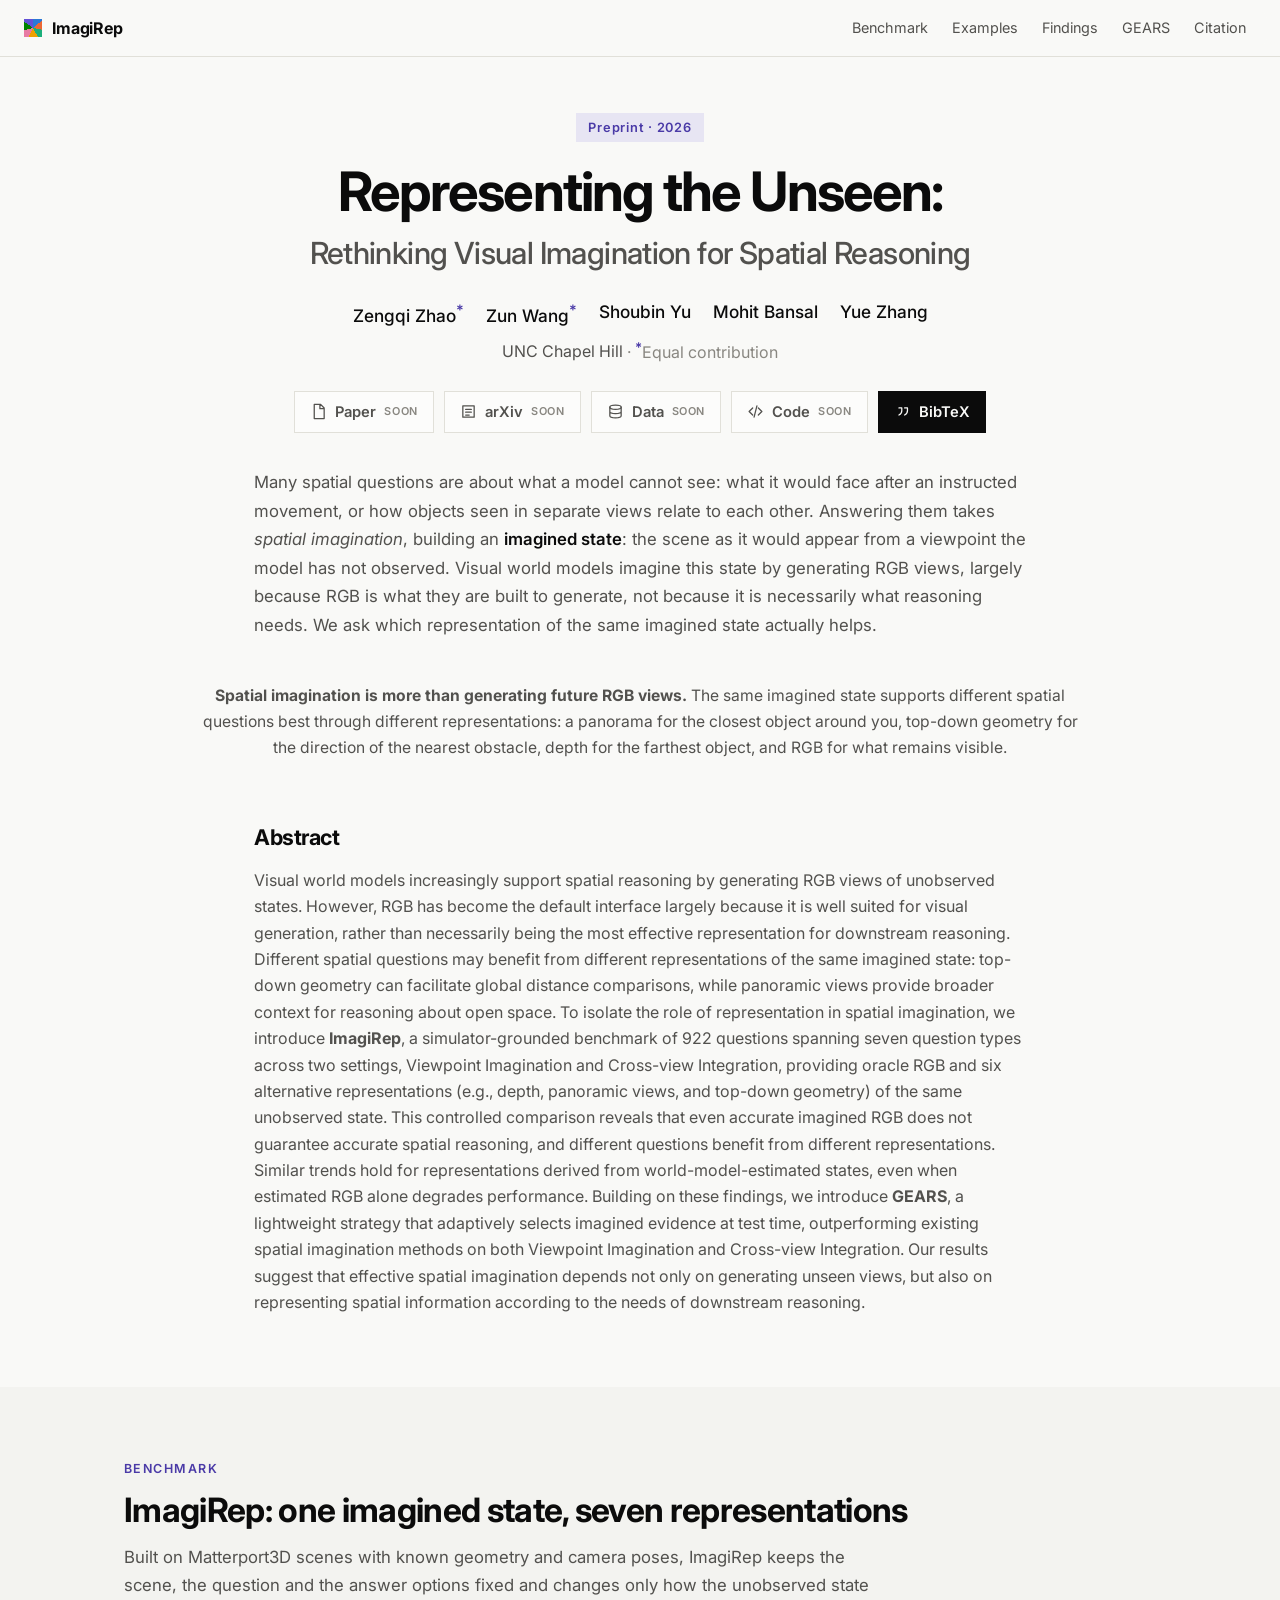
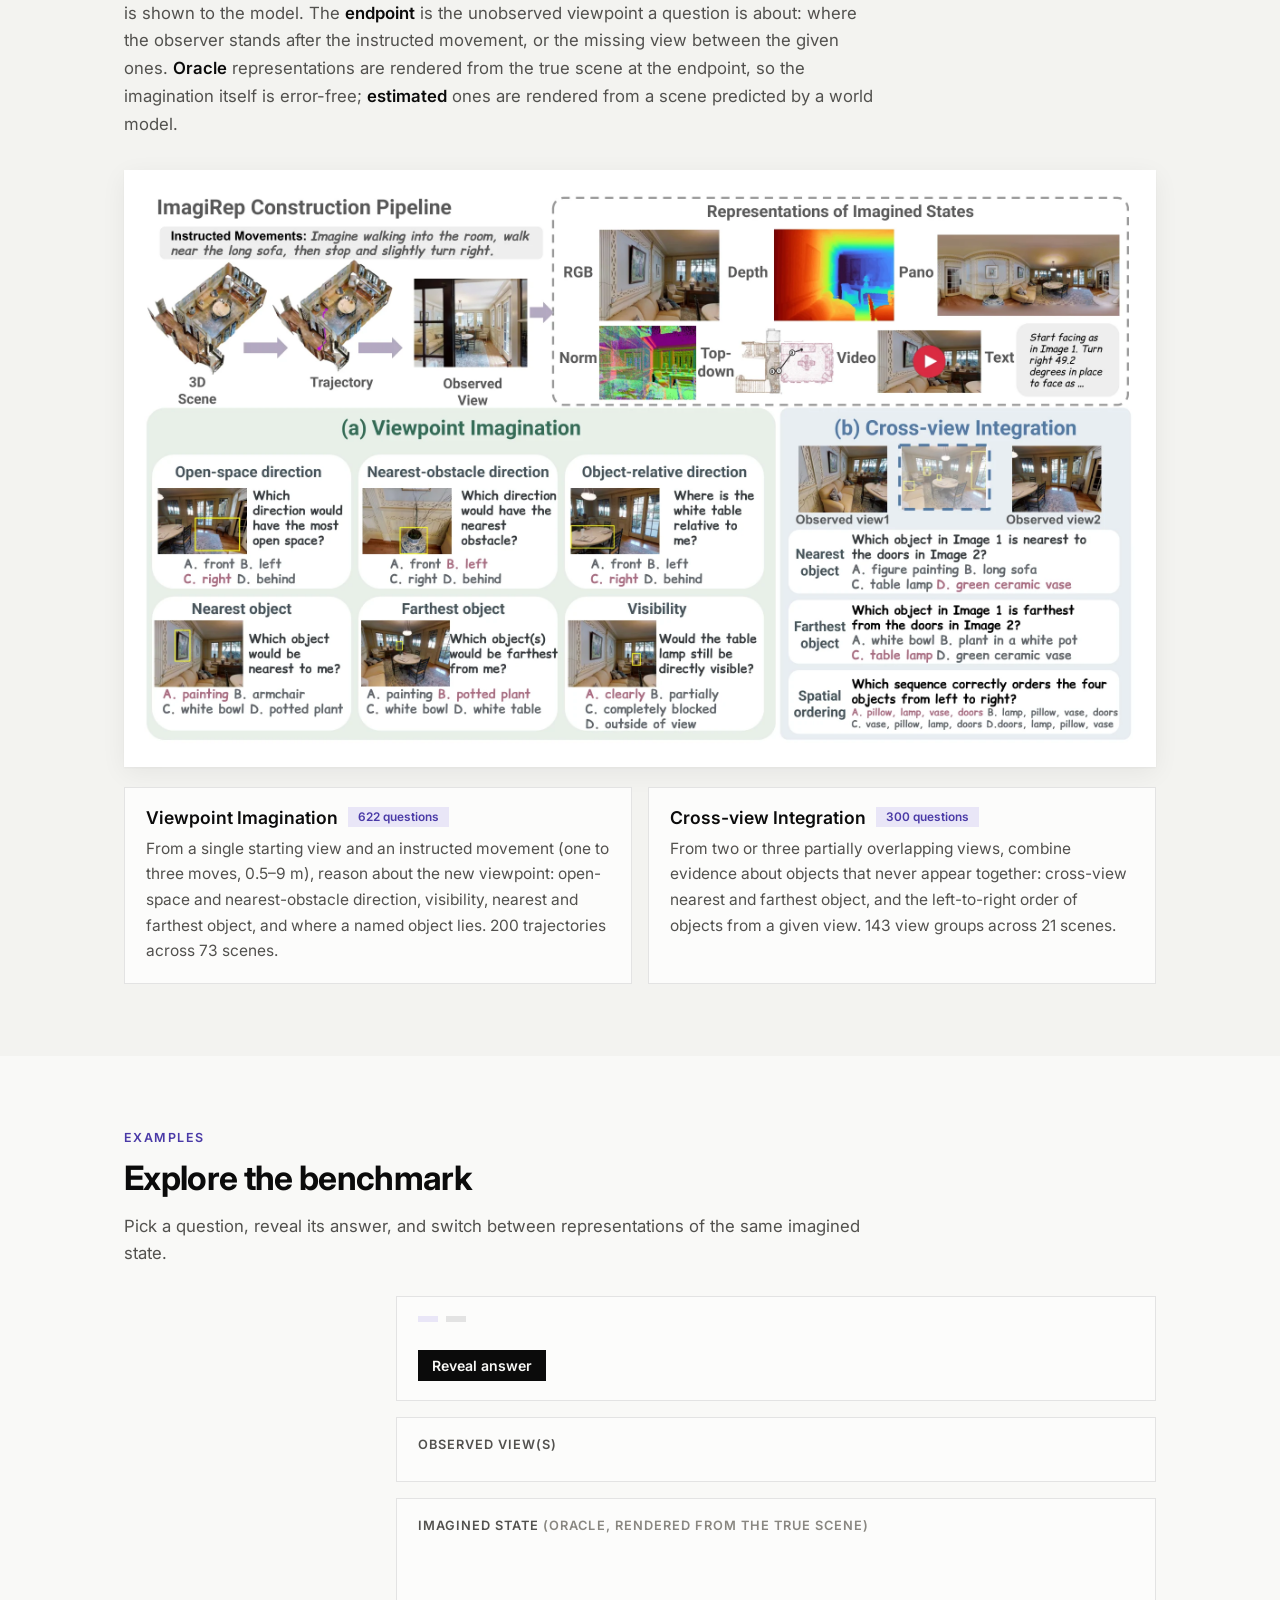
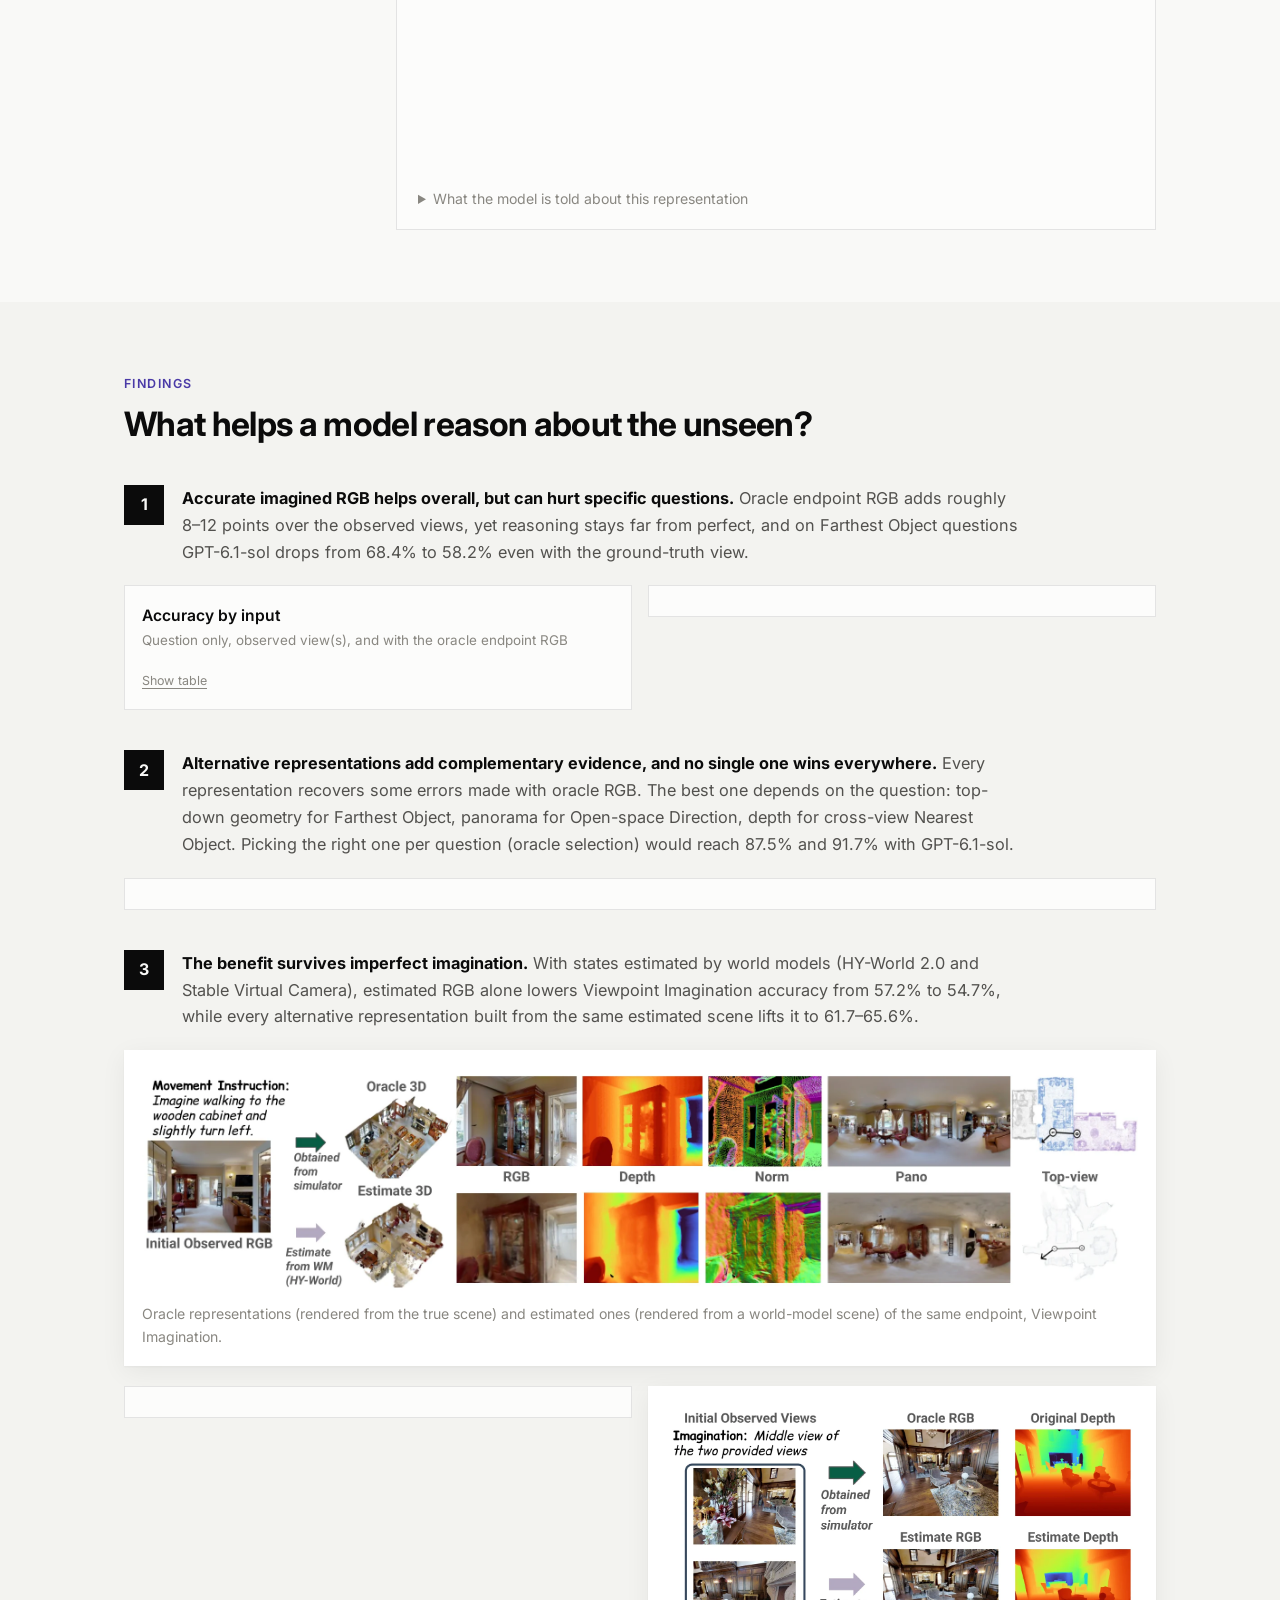
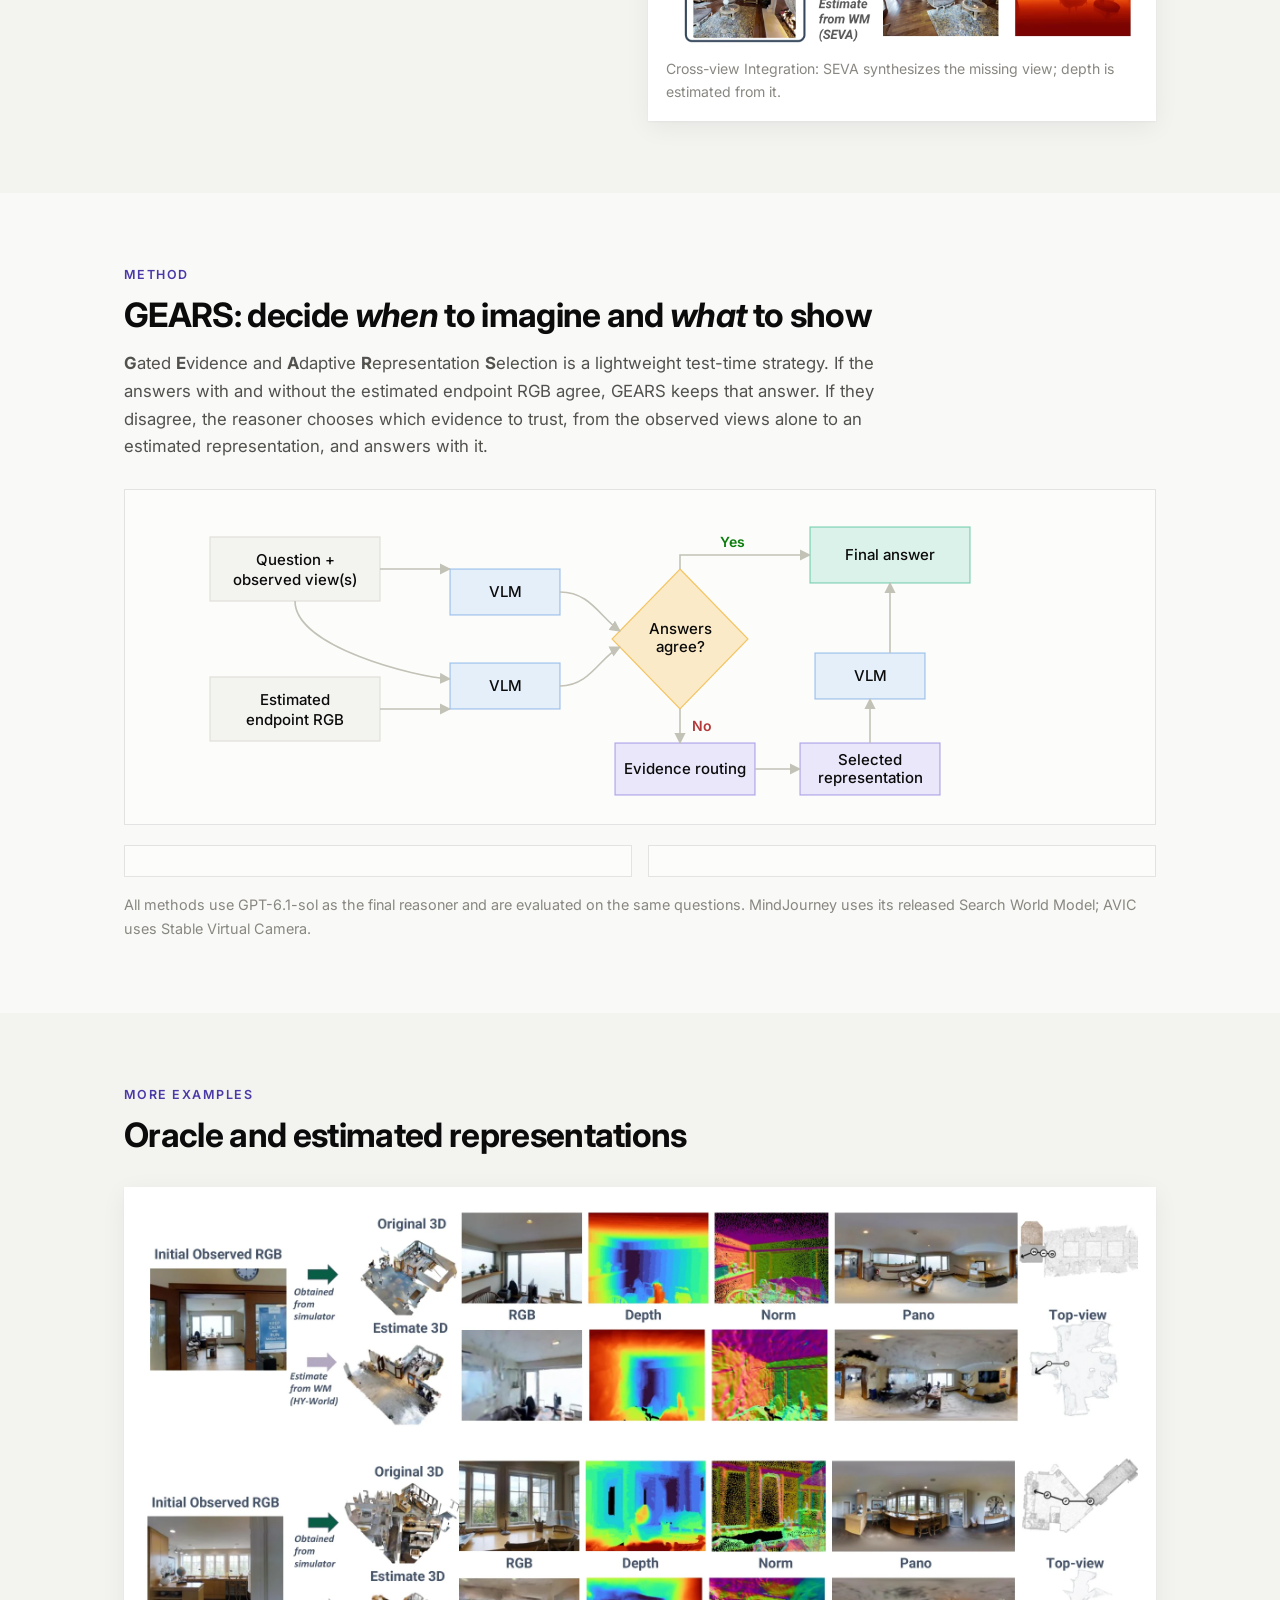
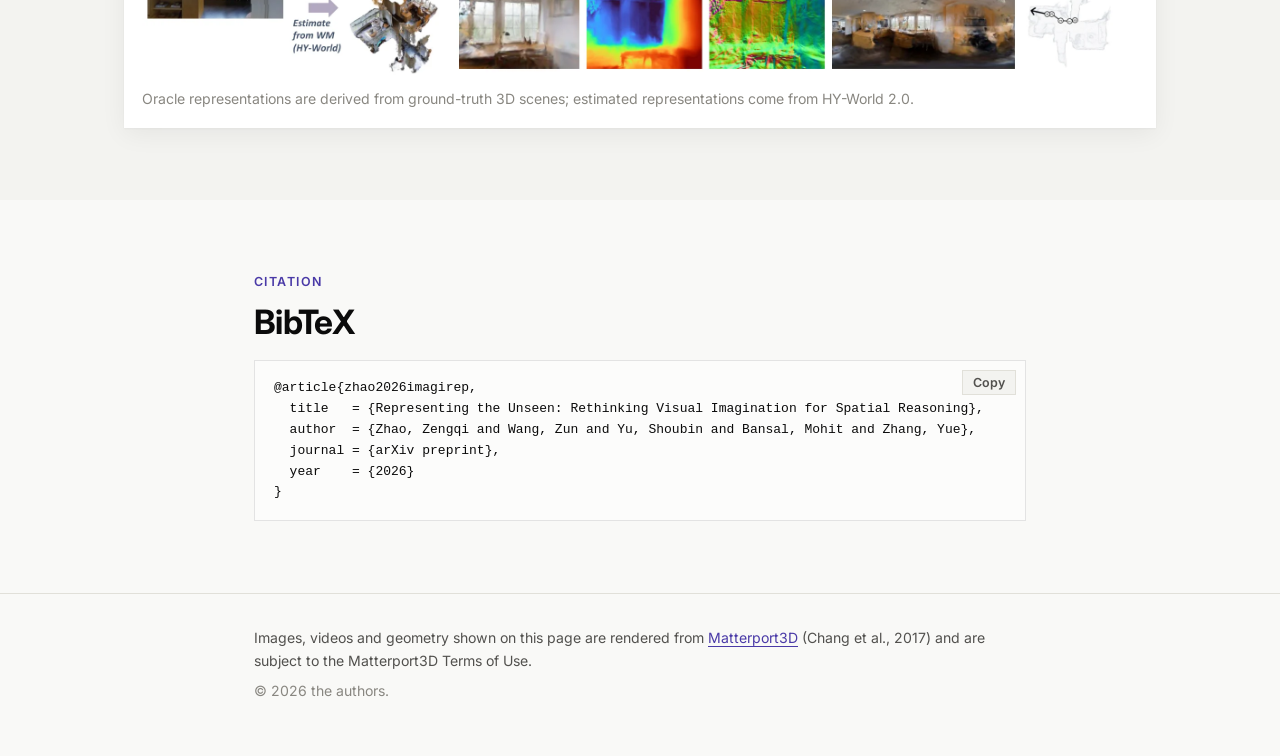
==== index.src.html @ acdd9acd "Follow the system theme (dark by default) and drop the toggle; say trajectories instead of routes" ====
<!doctype html>
<html lang="en">
<head>
<meta charset="utf-8">
<meta name="viewport" content="width=device-width, initial-scale=1">
<title>ImagiRep: Representing the Unseen</title>
<meta name="description" content="Representing the Unseen: Rethinking Visual Imagination for Spatial Reasoning. ImagiRep is a controlled benchmark of 922 spatial questions with oracle RGB and six alternative representations of the same unobserved state; GEARS selects imagined evidence at test time.">
<meta property="og:title" content="Representing the Unseen: Rethinking Visual Imagination for Spatial Reasoning">
<meta property="og:description" content="Which representation of an imagined state helps spatial reasoning? ImagiRep benchmark and the GEARS test-time strategy.">
<meta property="og:image" content="https://imagirep.github.io/static/fig/og.jpg">
<meta property="og:url" content="https://imagirep.github.io/">
<meta name="twitter:card" content="summary_large_image">
<link rel="icon" href="static/img/favicon.svg" type="image/svg+xml">
<link rel="preconnect" href="https://fonts.googleapis.com">
<link rel="preconnect" href="https://fonts.gstatic.com" crossorigin>
<link href="https://fonts.googleapis.com/css2?family=Inter:wght@400;500;600;700&family=Roboto:wght@400;500;700&family=Comic+Relief:wght@400;700&display=swap" rel="stylesheet">
<link rel="stylesheet" href="static/css/style.css">
</head>
<body>
<a class="skip" href="#main">Skip to content</a>

<header class="topbar">
  <div class="topbar-inner">
    <a class="brand" href="#top"><span class="brand-mark" aria-hidden="true"></span>ImagiRep</a>
    <nav class="toc" aria-label="Sections">
      <a href="#benchmark">Benchmark</a>
      <a href="#explorer">Examples</a>
      <a href="#findings">Findings</a>
      <a href="#gears">GEARS</a>
      <a href="#citation">Citation</a>
    </nav>
  </div>
</header>

<main id="main">
<section class="hero" id="top">
  <div class="wrap">
    <p class="venue">Preprint &middot; 2026</p>
    <h1>Representing the Unseen:<br><span>Rethinking Visual Imagination for Spatial Reasoning</span></h1>
    <p class="authors">
      <span>Zengqi Zhao<sup>*</sup></span><span>Zun Wang<sup>*</sup></span><span>Shoubin Yu</span><span>Mohit Bansal</span><span>Yue Zhang</span>
    </p>
    <p class="affil">UNC Chapel Hill <span class="muted">&middot; <sup>*</sup>Equal contribution</span></p>
    <div class="links">
      <a class="btn" href="#" aria-disabled="true" data-soon><svg viewBox="0 0 24 24" aria-hidden="true"><path d="M6 2h9l5 5v15H6z M14 2v6h6"/></svg>Paper<span class="soon">soon</span></a>
      <a class="btn" href="#" aria-disabled="true" data-soon><svg viewBox="0 0 24 24" aria-hidden="true"><path d="M4 4h16v16H4z M8 9h8 M8 13h8 M8 17h5"/></svg>arXiv<span class="soon">soon</span></a>
      <a class="btn" href="#" aria-disabled="true" data-soon><svg viewBox="0 0 24 24" aria-hidden="true"><ellipse cx="12" cy="6" rx="8" ry="3"/><path d="M4 6v12c0 1.7 3.6 3 8 3s8-1.3 8-3V6 M4 12c0 1.7 3.6 3 8 3s8-1.3 8-3"/></svg>Data<span class="soon">soon</span></a>
      <a class="btn" href="#" aria-disabled="true" data-soon><svg viewBox="0 0 24 24" aria-hidden="true"><path d="m8 7-5 5 5 5 M16 7l5 5-5 5 M14 4l-4 16"/></svg>Code<span class="soon">soon</span></a>
      <a class="btn" href="#citation"><svg viewBox="0 0 24 24" aria-hidden="true"><path d="M7 7h4v4c0 3-2 5-4 6 M15 7h4v4c0 3-2 5-4 6"/></svg>BibTeX</a>
    </div>
  </div>

  <div class="wrap narrow premise">
    <p>Many spatial questions are about what a model cannot see: what it would face after an instructed movement, or how objects
      seen in separate views relate to each other. Answering them takes <em>spatial imagination</em>, building an
      <dfn>imagined state</dfn>: the scene as it would appear from a viewpoint the model has not observed. Visual world models
      imagine this state by generating RGB views, largely because RGB is what they are built to generate, not because it is
      necessarily what reasoning needs. We ask which representation of the same imagined state actually helps.</p>
  </div>

  <div class="wrap wide teaser-wrap">
    <!--TEASER-->
    <p class="caption"><strong>Spatial imagination is more than generating future RGB views.</strong> The same imagined state supports
      different spatial questions best through different representations: a panorama for the closest object around you, top-down
      geometry for the direction of the nearest obstacle, depth for the farthest object, and RGB for what remains visible.</p>
  </div>
</section>

<section class="abstract" aria-labelledby="abs-h">
  <div class="wrap narrow">
    <h2 id="abs-h">Abstract</h2>
    <p>Visual world models increasingly support spatial reasoning by generating RGB views of unobserved states. However, RGB has become
      the default interface largely because it is well suited for visual generation, rather than necessarily being the most effective
      representation for downstream reasoning. Different spatial questions may benefit from different representations of the same
      imagined state: top-down geometry can facilitate global distance comparisons, while panoramic views provide broader context for
      reasoning about open space. To isolate the role of representation in spatial imagination, we introduce <strong>ImagiRep</strong>,
      a simulator-grounded benchmark of 922 questions spanning seven question types across two settings, Viewpoint Imagination and
      Cross-view Integration, providing oracle RGB and six alternative representations (e.g., depth, panoramic views, and top-down
      geometry) of the same unobserved state. This controlled comparison reveals that even accurate imagined RGB does not guarantee
      accurate spatial reasoning, and different questions benefit from different representations. Similar trends hold for
      representations derived from world-model-estimated states, even when estimated RGB alone degrades performance. Building on these
      findings, we introduce <strong>GEARS</strong>, a lightweight strategy that adaptively selects imagined evidence at test time,
      outperforming existing spatial imagination methods on both Viewpoint Imagination and Cross-view Integration. Our results suggest
      that effective spatial imagination depends not only on generating unseen views, but also on representing spatial information
      according to the needs of downstream reasoning.</p>
  </div>
</section>

<section id="benchmark" class="band">
  <div class="wrap">
    <p class="eyebrow">Benchmark</p>
    <h2>ImagiRep: one imagined state, seven representations</h2>
    <p class="intro">Built on Matterport3D scenes with known geometry and camera poses, ImagiRep keeps the scene, the question and the
      answer options fixed and changes only how the unobserved state is shown to the model. The <dfn>endpoint</dfn> is the
      unobserved viewpoint a question is about: where the observer stands after the instructed movement, or the missing view between
      the given ones. <dfn>Oracle</dfn> representations are rendered from the true scene at the endpoint, so the imagination itself is
      error-free; <dfn>estimated</dfn> ones are rendered from a scene predicted by a world model.</p>
    <figure class="fig">
      <img src="static/fig/benchmark.webp" alt="ImagiRep construction pipeline, the seven representations of an imagined state, and example questions for both settings" loading="lazy" width="2200" height="1238">
    </figure>
    <div class="cards two">
      <article class="card">
        <h3>Viewpoint Imagination <span class="pill">622 questions</span></h3>
        <p>From a single starting view and an instructed movement (one to three moves, 0.5&ndash;9&nbsp;m), reason about the new
          viewpoint: open-space and nearest-obstacle direction, visibility, nearest and farthest object, and where a named object lies.
          200 trajectories across 73 scenes.</p>
      </article>
      <article class="card">
        <h3>Cross-view Integration <span class="pill">300 questions</span></h3>
        <p>From two or three partially overlapping views, combine evidence about objects that never appear together: cross-view
          nearest and farthest object, and the left-to-right order of objects from a given view. 143 view groups across 21 scenes.</p>
      </article>
    </div>
  </div>
</section>

<section id="explorer">
  <div class="wrap">
    <p class="eyebrow">Examples</p>
    <h2>Explore the benchmark</h2>
    <p class="intro">Pick a question, reveal its answer, and switch between representations of the same imagined state.
      <span class="muted" id="ex-rule"></span></p>
    <div class="explorer" id="ex">
      <div class="ex-picker" role="tablist" aria-label="Example questions" id="ex-picker"></div>
      <div class="ex-main">
        <div class="ex-q">
          <div class="ex-meta"><span class="pill" id="ex-setting"></span><span class="pill soft" id="ex-type"></span><span class="ex-uid" id="ex-uid"></span></div>
          <p class="ex-question" id="ex-question"></p>
          <div class="ex-options" id="ex-options" aria-label="Answer options"></div>
          <div class="ex-actions"><button class="btn small" type="button" id="ex-reveal">Reveal answer</button><span id="ex-verdict" aria-live="polite"></span></div>
        </div>
        <div class="ex-observed">
          <h4>Observed view(s)</h4>
          <div class="ex-strip" id="ex-observed"></div>
        </div>
        <div class="ex-imagined">
          <h4>Imagined state <span class="muted">(oracle, rendered from the true scene)</span></h4>
          <div class="ex-tabs" role="tablist" aria-label="Representation" id="ex-tabs"></div>
          <div class="ex-panel" id="ex-panel" role="tabpanel"></div>
          <details class="ex-caption"><summary>What the model is told about this representation</summary><p id="ex-caption"></p></details>
        </div>
      </div>
    </div>
  </div>
</section>

<section id="findings" class="band">
  <div class="wrap">
    <p class="eyebrow">Findings</p>
    <h2>What helps a model reason about the unseen?</h2>

    <article class="finding" id="f1">
      <div class="finding-head"><span class="fnum">1</span>
        <p><strong>Accurate imagined RGB helps overall, but can hurt specific questions.</strong> Oracle endpoint RGB adds roughly 8&ndash;12
          points over the observed views, yet reasoning stays far from perfect, and on Farthest Object questions GPT-6.1-sol drops from
          68.4% to 58.2% even with the ground-truth view.</p></div>
      <div class="viz-grid">
        <div class="viz" id="viz-inputs"></div>
        <div class="viz" id="viz-pertype"></div>
      </div>
    </article>

    <article class="finding" id="f2">
      <div class="finding-head"><span class="fnum">2</span>
        <p><strong>Alternative representations add complementary evidence, and no single one wins everywhere.</strong> Every
          representation recovers some errors made with oracle RGB. The best one depends on the question: top-down geometry for
          Farthest Object, panorama for Open-space Direction, depth for cross-view Nearest Object. Picking the right one per question
          (oracle selection) would reach 87.5% and 91.7% with GPT-6.1-sol.</p></div>
      <div class="viz" id="viz-heat"></div>
    </article>

    <article class="finding" id="f3">
      <div class="finding-head"><span class="fnum">3</span>
        <p><strong>The benefit survives imperfect imagination.</strong> With states estimated by world models (HY-World 2.0 and Stable
          Virtual Camera), estimated RGB alone lowers Viewpoint Imagination accuracy from 57.2% to 54.7%, while every alternative
          representation built from the same estimated scene lifts it to 61.7&ndash;65.6%.</p></div>
      <figure class="fig compare" id="cmp">
        <img src="static/fig/vis_obs.webp" alt="Oracle versus estimated representations for Viewpoint Imagination" loading="lazy" width="2200" height="494">
        <figcaption>Oracle representations (rendered from the true scene) and estimated ones (rendered from a world-model scene) of the
          same endpoint, Viewpoint Imagination.</figcaption>
      </figure>
      <div class="viz-grid">
        <div class="viz" id="viz-est"></div>
        <figure class="fig small">
          <img src="static/fig/cross_estimation.webp" alt="Oracle versus estimated RGB and depth for Cross-view Integration" loading="lazy" width="1400" height="719">
          <figcaption>Cross-view Integration: SEVA synthesizes the missing view; depth is estimated from it.</figcaption>
        </figure>
      </div>
    </article>
  </div>
</section>

<section id="gears">
  <div class="wrap">
    <p class="eyebrow">Method</p>
    <h2>GEARS: decide <em>when</em> to imagine and <em>what</em> to show</h2>
    <p class="intro"><strong>G</strong>ated <strong>E</strong>vidence and <strong>A</strong>daptive <strong>R</strong>epresentation
      <strong>S</strong>election is a lightweight test-time strategy. If the answers with and without the estimated endpoint RGB agree,
      GEARS keeps that answer. If they disagree, the reasoner chooses which evidence to trust, from the observed views alone to an
      estimated representation, and answers with it.</p>
    <div class="flow" id="flow" aria-label="GEARS pipeline">
      <svg viewBox="0 0 880 300" role="img" aria-labelledby="flow-t">
        <title id="flow-t">GEARS: two answers are compared; if they agree the answer is returned, otherwise evidence routing selects a representation and the model answers again.</title>
        <defs><marker id="fa" viewBox="0 0 10 10" refX="9" refY="5" markerWidth="7" markerHeight="7" orient="auto-start-reverse"><path d="M0,0 L10,5 L0,10 z"/></marker></defs>
        <g class="fn in" data-k="1"><rect x="10" y="30" width="170" height="64"/><text x="95" y="58">Question +</text><text x="95" y="78">observed view(s)</text></g>
        <g class="fn in" data-k="1"><rect x="10" y="170" width="170" height="64"/><text x="95" y="198">Estimated</text><text x="95" y="218">endpoint RGB</text></g>
        <g class="fn vlm" data-k="2"><rect x="250" y="62" width="110" height="46"/><text x="305" y="90">VLM</text></g>
        <g class="fn vlm" data-k="2"><rect x="250" y="156" width="110" height="46"/><text x="305" y="184">VLM</text></g>
        <g class="fn gate" data-k="3"><path d="M480,62 L548,132 L480,202 L412,132 Z"/><text x="480" y="127">Answers</text><text x="480" y="145">agree?</text></g>
        <g class="fn route" data-k="4"><rect x="415" y="236" width="140" height="52"/><text x="485" y="267">Evidence routing</text></g>
        <g class="fn route" data-k="5"><rect x="600" y="236" width="140" height="52"/><text x="670" y="258">Selected</text><text x="670" y="276">representation</text></g>
        <g class="fn vlm" data-k="6"><rect x="615" y="146" width="110" height="46"/><text x="670" y="174">VLM</text></g>
        <g class="fn out" data-k="7"><rect x="610" y="20" width="160" height="56"/><text x="690" y="53">Final answer</text></g>
        <g class="fe">
          <path data-k="2" d="M180,62 H250"/><path data-k="2" d="M180,90 C215,90 215,85 250,85" class="faint"/>
          <path data-k="2" d="M180,202 H250"/><path data-k="2" d="M95,94 C95,140 215,170 250,172"/>
          <path data-k="3" d="M360,85 C390,85 400,110 420,124"/><path data-k="3" d="M360,179 C390,179 400,150 420,140"/>
          <path data-k="7" d="M480,62 V48 H610" class="yes"/>
          <path data-k="4" d="M480,202 V236" class="no"/>
          <path data-k="5" d="M555,262 H600"/>
          <path data-k="6" d="M670,236 V192"/>
          <path data-k="7" d="M690,146 V76"/>
        </g>
        <text class="flabel yes" x="520" y="40">Yes</text>
        <text class="flabel no" x="492" y="224">No</text>
      </svg>
    </div>
    <div class="viz-grid">
      <div class="viz" id="viz-methods"></div>
      <div class="viz" id="viz-ablation"></div>
    </div>
    <p class="note">All methods use GPT-6.1-sol as the final reasoner and are evaluated on the same questions. MindJourney uses its released
      Search World Model; AVIC uses Stable Virtual Camera.</p>
  </div>
</section>

<section id="more" class="band">
  <div class="wrap">
    <p class="eyebrow">More examples</p>
    <h2>Oracle and estimated representations</h2>
    <figure class="fig">
      <img src="static/fig/vis_more2.webp" alt="More examples of oracle and estimated spatial representations" loading="lazy" width="2200" height="1042">
      <figcaption>Oracle representations are derived from ground-truth 3D scenes; estimated representations come from HY-World 2.0.</figcaption>
    </figure>
  </div>
</section>

<section id="citation">
  <div class="wrap narrow">
    <p class="eyebrow">Citation</p>
    <h2>BibTeX</h2>
    <div class="bib"><button class="copy" type="button" aria-label="Copy BibTeX">Copy</button><pre><code id="bibtex">@article{zhao2026imagirep,
  title   = {Representing the Unseen: Rethinking Visual Imagination for Spatial Reasoning},
  author  = {Zhao, Zengqi and Wang, Zun and Yu, Shoubin and Bansal, Mohit and Zhang, Yue},
  journal = {arXiv preprint},
  year    = {2026}
}</code></pre></div>
  </div>
</section>
</main>

<footer class="footer">
  <div class="wrap narrow">
    <p>Images, videos and geometry shown on this page are rendered from <a href="https://niessner.github.io/Matterport/">Matterport3D</a>
      (Chang et al., 2017) and are subject to the Matterport3D Terms of Use.</p>
    <p class="muted">&copy; 2026 the authors.</p>
  </div>
</footer>

<div class="tooltip" id="tooltip" role="tooltip" hidden></div>
<!--DATA-->
<script src="static/js/charts.js"></script>
<script src="static/js/explorer.js"></script>
<script src="static/js/main.js"></script>
</body>
</html>
---- static/css/style.css ----
/* ImagiRep project page */
:root {
  /* dark by default; light only when the system asks for it */
  color-scheme: dark;
  --bg: #0d0d0d; --surface: #1a1a19; --surface-2: #202020; --band: #141413;
  --ink: #f0efec; --ink-2: #c3c2b7; --muted: #898781; --line: #2c2c2a; --axis: #383835; --ring: rgba(255,255,255,.10);
  --accent: #9085e9; --accent-ink: #b3abf2;
  --rep-rgb: #9085e9; --rep-topdown: #3987e5; --rep-text: #d95926; --rep-video: #199e70; --rep-depth: #c98500;
  --rep-normals: #d55181; --rep-panorama: #008300; --rep-observed: #6f6e69;
  --seq-0: #18202b; --seq-1: #104281; --seq-2: #184f95; --seq-3: #1c5cab; --seq-4: #2a78d6; --seq-5: #5598e7; --seq-6: #9ec5f4;
  --shadow: 0 1px 2px rgba(0,0,0,.4), 0 8px 28px rgba(0,0,0,.35);
  --font: "Inter", system-ui, -apple-system, "Segoe UI", sans-serif;
}
@media (prefers-color-scheme: light) {
  :root {
    color-scheme: light;
    --bg: #f9f9f7;
    --surface: #fcfcfb;
    --surface-2: #ffffff;
    --band: #f3f3f0;
    --ink: #0b0b0b;
    --ink-2: #52514e;
    --muted: #898781;
    --line: #e1e0d9;
    --axis: #c3c2b7;
    --ring: rgba(11, 11, 11, 0.10);
    --accent: #6250d6;
    --accent-ink: #4a3aa7;
    --rep-rgb: #6250d6;
    --rep-topdown: #2a78d6;
    --rep-text: #eb6834;
    --rep-video: #1baf7a;
    --rep-depth: #eda100;
    --rep-normals: #e87ba4;
    --rep-panorama: #008300;
    --rep-observed: #a3a19a;
    --seq-0: #f0f5fc; --seq-1: #cde2fb; --seq-2: #9ec5f4; --seq-3: #6da7ec; --seq-4: #3987e5; --seq-5: #256abf; --seq-6: #184f95;
    --shadow: 0 1px 2px rgba(0,0,0,.04), 0 6px 24px rgba(0,0,0,.06);
  }
}

* { box-sizing: border-box; }
html { scroll-behavior: smooth; scroll-padding-top: 72px; }
@media (prefers-reduced-motion: reduce) { html { scroll-behavior: auto; } }
body { margin: 0; background: var(--bg); color: var(--ink); font: 16px/1.65 var(--font); -webkit-font-smoothing: antialiased; }
img, video { max-width: 100%; display: block; }
a { color: var(--accent-ink); text-underline-offset: 3px; }
h1, h2, h3, h4 { line-height: 1.2; margin: 0; }
h2 { font-size: clamp(1.5rem, 1.1rem + 1.4vw, 2.1rem); letter-spacing: -0.02em; font-weight: 700; }
h3 { font-size: 1.1rem; font-weight: 600; }
h4 { font-size: .8rem; text-transform: uppercase; letter-spacing: .08em; color: var(--ink-2); font-weight: 600; margin-bottom: .6rem; }
p { margin: 0; }
.muted { color: var(--muted); }
.skip { position: absolute; left: -999px; }
.skip:focus { left: 16px; top: 8px; z-index: 100; background: var(--surface-2); padding: 8px 12px; }
:focus-visible { outline: 2px solid var(--accent); outline-offset: 2px; }

.wrap { max-width: 1080px; margin: 0 auto; padding: 0 24px; }
.wrap.wide { max-width: 1280px; }
.wrap.narrow { max-width: 820px; }
section { padding: 72px 0; }
section.band { background: var(--band); }
.eyebrow { font-size: .78rem; font-weight: 600; letter-spacing: .12em; text-transform: uppercase; color: var(--accent-ink); margin-bottom: .6rem; }
.intro { color: var(--ink-2); max-width: 760px; margin-top: .9rem; font-size: 1.05rem; }
.note { color: var(--muted); font-size: .9rem; margin-top: 1rem; }

/* top bar */
.topbar { position: sticky; top: 0; z-index: 50; background: color-mix(in srgb, var(--bg) 82%, transparent); backdrop-filter: saturate(1.4) blur(10px); border-bottom: 1px solid var(--line); }
.topbar-inner { max-width: 1280px; margin: 0 auto; padding: 10px 24px; display: flex; align-items: center; gap: 24px; }
.brand { display: flex; align-items: center; gap: 10px; font-weight: 700; color: var(--ink); text-decoration: none; letter-spacing: -0.01em; }
.brand-mark { width: 18px; height: 18px; background: conic-gradient(var(--rep-topdown) 0 14%, var(--rep-text) 0 28%, var(--rep-video) 0 42%, var(--rep-depth) 0 57%, var(--rep-normals) 0 71%, var(--rep-panorama) 0 85%, var(--rep-rgb) 0); }
.toc { display: flex; gap: 4px; margin-left: auto; }
.toc a { color: var(--ink-2); text-decoration: none; font-size: .9rem; padding: 6px 10px; }
.toc a:hover, .toc a.active { color: var(--ink); background: var(--ring); }

/* hero */
.hero { padding: 56px 0 40px; text-align: center; }
.venue { display: inline-block; font-size: .8rem; font-weight: 600; letter-spacing: .06em; color: var(--accent-ink); background: color-mix(in srgb, var(--accent) 12%, transparent); padding: 4px 12px; margin-bottom: 1.1rem; }
.hero h1 { font-size: clamp(2rem, 1.2rem + 3.4vw, 3.4rem); letter-spacing: -0.035em; font-weight: 700; }
.hero h1 span { display: block; font-size: .56em; font-weight: 500; letter-spacing: -0.02em; color: var(--ink-2); margin-top: .35em; }
.authors { margin-top: 1.6rem; display: flex; flex-wrap: wrap; justify-content: center; gap: 6px 22px; font-size: 1.08rem; font-weight: 500; }
.authors sup, .affil sup { color: var(--accent-ink); font-weight: 600; }
.affil { margin-top: .4rem; color: var(--ink-2); }
.links { margin-top: 1.6rem; display: flex; flex-wrap: wrap; gap: 10px; justify-content: center; }
.btn { display: inline-flex; align-items: center; gap: 8px; padding: 9px 16px; background: var(--ink); color: var(--bg); text-decoration: none; font-weight: 600; font-size: .92rem; border: 0; cursor: pointer; font-family: inherit; }
.btn svg { width: 17px; height: 17px; fill: none; stroke: currentColor; stroke-width: 1.8; stroke-linecap: round; stroke-linejoin: round; }
.btn:hover { opacity: .88; }
.btn[aria-disabled="true"] { background: var(--surface); color: var(--ink-2); box-shadow: inset 0 0 0 1px var(--line); cursor: default; }
.btn .soon { font-size: .68rem; font-weight: 600; text-transform: uppercase; letter-spacing: .06em; color: var(--muted); }
.btn.small { padding: 7px 14px; font-size: .88rem; }
.teaser-wrap { margin-top: 44px; }
.caption { max-width: 900px; margin: 18px auto 0; color: var(--ink-2); font-size: .98rem; }

.abstract { padding-top: 24px; }
.abstract h2 { font-size: 1.35rem; margin-bottom: 1rem; }
.abstract p { color: var(--ink-2); text-align: left; }

.premise { margin-top: 2.2rem; }
.premise p { color: var(--ink-2); font-size: 1.05rem; line-height: 1.7; text-align: left; }
.premise dfn, .intro dfn { font-style: normal; font-weight: 600; color: var(--ink); }
/* figures, cards */
.fig { margin: 32px 0 0; background: var(--surface-2); box-shadow: var(--shadow); padding: 18px; }
.fig img { width: 100%; height: auto; filter: brightness(.94); }
.fig figcaption { color: var(--muted); font-size: .88rem; margin-top: 10px; }
.fig.small { margin: 0; }
.cards.two { display: grid; grid-template-columns: 1fr 1fr; gap: 16px; margin-top: 20px; }
.card { background: var(--surface); box-shadow: inset 0 0 0 1px var(--ring); padding: 20px 22px; }
.card h3 { display: flex; align-items: center; gap: 10px; flex-wrap: wrap; margin-bottom: .5rem; }
.card p { color: var(--ink-2); font-size: .97rem; }
.pill { display: inline-block; font-size: .74rem; font-weight: 600; padding: 3px 10px; background: color-mix(in srgb, var(--accent) 13%, transparent); color: var(--accent-ink); }
.pill.soft { background: var(--ring); color: var(--ink-2); }
[data-rep="rgb"] { --c: var(--rep-rgb); } [data-rep="topdown"] { --c: var(--rep-topdown); } [data-rep="text"] { --c: var(--rep-text); }
[data-rep="video"] { --c: var(--rep-video); } [data-rep="depth"] { --c: var(--rep-depth); } [data-rep="normals"] { --c: var(--rep-normals); }
[data-rep="panorama"] { --c: var(--rep-panorama); } [data-rep="observed"] { --c: var(--rep-observed); }

/* ---------- teaser ---------- */
.teaser { position: relative; width: 100%; aspect-ratio: 720 / 405; container-type: inline-size; background: #fff; box-shadow: var(--shadow); overflow: hidden; --tz-hand: "Comic Relief", "Comic Sans MS", cursive; --tz-sans: "Roboto", "Inter", sans-serif; color: #222; }
.teaser * { --u: calc(100cqw / 720); }
.tz { position: absolute; display: flex; flex-direction: column; margin: 0; font-family: var(--tz-sans); transform-origin: center; }
img.tz { object-fit: contain; }
.tz-txt { padding: calc(var(--u) * 3.6) calc(var(--u) * 5); }
.tz-txt p { margin: 0; line-height: 1.12; white-space: pre-wrap; }
.tz-txt p.tz-gap { height: calc(var(--u) * 6); }
.tz svg { width: 100%; height: 100%; display: block; }
.tz-scene { z-index: 0; mix-blend-mode: multiply; pointer-events: none; }
.tz-scene img { position: absolute; inset: 0; width: 100%; height: 100%; object-fit: contain; }
.tz-overlay { position: absolute; inset: 0; width: 100%; height: 100%; pointer-events: none; overflow: visible; z-index: 3; }
.tz-box, .tz-arrow { fill: none; stroke-width: 1.6; stroke-linejoin: round; stroke-linecap: round; }
.tz-arrow { stroke-width: 1.5; }
.tz-54 { z-index: 0; }
/* looping clips in place of stacked frames */
.tz-clip { overflow: hidden; border-radius: calc(var(--u) * 2.5); box-shadow: 0 calc(var(--u) * .8) calc(var(--u) * 2.4) rgba(0,0,0,.18); background: #ddd; }
.tz-clip img { width: 100%; height: 100%; object-fit: cover; display: block; }

/* ---------- explorer ---------- */
.explorer { margin-top: 28px; display: grid; grid-template-columns: 252px 1fr; gap: 20px; align-items: start; }
.ex-picker { display: flex; flex-direction: column; gap: 4px; position: sticky; top: 76px; max-height: calc(100vh - 96px); overflow: auto; padding-right: 4px; scrollbar-width: thin; gap: 2px; }
.ex-group { font-size: .72rem; text-transform: uppercase; letter-spacing: .08em; color: var(--muted); font-weight: 600; margin: 10px 0 4px 8px; }
.ex-pick { text-align: left; border: 0; background: transparent; color: var(--ink-2); font: inherit; font-size: .86rem; padding: 5px 10px; white-space: nowrap; cursor: pointer; display: flex; justify-content: space-between; gap: 8px; }
.ex-pick small { color: var(--muted); font-size: .76rem; }
.ex-pick:hover { background: var(--ring); color: var(--ink); }
.ex-pick[aria-selected="true"] { background: var(--surface); color: var(--ink); box-shadow: inset 0 0 0 1px var(--ring), var(--shadow); font-weight: 600; }
.ex-main { display: grid; gap: 16px; min-width: 0; }
.ex-q, .ex-observed, .ex-imagined { background: var(--surface); box-shadow: inset 0 0 0 1px var(--ring); padding: 20px 22px; min-width: 0; }
.ex-meta { display: flex; gap: 8px; align-items: center; flex-wrap: wrap; }
.ex-uid { color: var(--muted); font-size: .78rem; margin-left: auto; font-variant-numeric: tabular-nums; }
.ex-question { font-size: 1.08rem; font-weight: 500; margin: 12px 0 14px; }
.ex-options { display: grid; grid-template-columns: repeat(2, minmax(0, 1fr)); gap: 8px; }
.ex-opt { text-align: left; font: inherit; font-size: .95rem; color: var(--ink); background: var(--surface-2); border: 1px solid var(--line); padding: 9px 12px; display: flex; gap: 10px; align-items: baseline; }
.ex-opt b { color: var(--muted); }
.ex-opt.gold { border-color: #0ca30c; box-shadow: 0 0 0 1px #0ca30c; }
.ex-opt.gold b::after { content: " \2713"; color: #0ca30c; }
.ex-actions { display: flex; align-items: center; gap: 14px; margin-top: 14px; color: var(--ink-2); font-size: .92rem; }
.ex-strip { display: flex; gap: 10px; overflow-x: auto; }
.ex-strip figure { margin: 0; flex: 0 1 calc(50% - 5px); min-width: 200px; }
.ex-strip img { width: 100%; aspect-ratio: 4 / 3; object-fit: cover; background: var(--band); }
.ex-strip figcaption, .ex-panel figcaption { font-size: .78rem; color: var(--muted); margin-top: 5px; }
.ex-tabs { display: flex; flex-wrap: wrap; gap: 6px; margin-bottom: 12px; }
.ex-tab { font: inherit; font-size: .86rem; display: inline-flex; align-items: center; gap: 7px; padding: 6px 12px 6px 10px; border: 1px solid var(--line); background: var(--surface-2); color: var(--ink-2); cursor: pointer; }
.ex-tab::before { content: ""; width: 10px; height: 10px; background: var(--c); }
.ex-tab[aria-selected="true"] { color: var(--ink); border-color: var(--c); box-shadow: 0 0 0 1px var(--c); font-weight: 600; }
.ex-panel { min-height: 220px; display: flex; gap: 12px; flex-wrap: wrap; }
.ex-panel figure { margin: 0; flex: 1 1 260px; }
.ex-panel img, .ex-panel video { width: 100%; max-height: 440px; object-fit: contain; background: var(--band); }
.ex-panel .pano img { aspect-ratio: 2 / 1; object-fit: cover; }
.ex-panel pre { white-space: pre-wrap; font: .9rem/1.6 var(--font); background: var(--band); padding: 14px 16px; margin: 0; color: var(--ink); width: 100%; }
.ex-caption { margin-top: 12px; color: var(--ink-2); font-size: .88rem; }
.ex-caption summary { cursor: pointer; color: var(--muted); }
.ex-caption p { margin-top: 6px; white-space: pre-wrap; }

/* ---------- findings ---------- */
.finding { margin-top: 40px; }
.finding-head { display: grid; grid-template-columns: 44px 1fr; gap: 14px; align-items: start; max-width: 900px; }
.finding-head p { color: var(--ink-2); font-size: 1.02rem; }
.finding-head strong { color: var(--ink); }
.fnum { width: 40px; height: 40px; display: grid; place-items: center; font-weight: 700; background: var(--ink); color: var(--bg); }
.viz-grid { display: grid; grid-template-columns: 1fr 1fr; gap: 16px; margin-top: 20px; align-items: start; }
.viz { background: var(--surface); box-shadow: inset 0 0 0 1px var(--ring); padding: 18px 18px 14px; min-width: 0; }
.finding > .viz { margin-top: 20px; }
.viz-head { display: flex; align-items: flex-start; gap: 12px; flex-wrap: wrap; margin-bottom: 6px; }
.viz-title { font-weight: 600; font-size: .98rem; }
.viz-sub { color: var(--muted); font-size: .84rem; }
.viz-controls { margin-left: auto; display: flex; gap: 8px; flex-wrap: wrap; }
.seg { display: inline-flex; background: var(--band); padding: 3px; }
.seg button { font: inherit; font-size: .8rem; border: 0; background: transparent; color: var(--ink-2); padding: 4px 10px; cursor: pointer; }
.seg button[aria-pressed="true"] { background: var(--surface-2); color: var(--ink); box-shadow: 0 1px 2px rgba(0,0,0,.08); font-weight: 600; }
.viz svg { width: 100%; height: auto; display: block; overflow: visible; }
.viz .plot { overflow-x: auto; }
.viz text { font-family: var(--font); fill: var(--ink-2); font-size: 12px; }
.viz .t-muted { fill: var(--muted); }
.viz .t-strong { fill: var(--ink); font-weight: 600; }
.viz .grid line { stroke: var(--line); stroke-width: 1; }
.viz .axis line, .viz .axis path { stroke: var(--axis); }
.legend { display: flex; flex-wrap: wrap; gap: 6px 16px; font-size: .8rem; color: var(--ink-2); margin: 6px 0 4px; }
.legend span { display: inline-flex; align-items: center; gap: 6px; }
.legend i { width: 10px; height: 10px; background: var(--c); display: inline-block; }
.legend i.ring { background: transparent; box-shadow: inset 0 0 0 2px var(--c); border-radius: 50%; }
.legend i.line { height: 2px; }
.table-toggle { font: inherit; font-size: .78rem; color: var(--muted); background: none; border: 0; padding: 4px 0; cursor: pointer; text-decoration: underline; text-underline-offset: 3px; margin-top: 6px; }
.table-wrap { overflow-x: auto; max-width: 100%; }
.dtable thead th, .dtable td { white-space: nowrap; }
.dtable tbody th { min-width: 8.5em; }
.dtable { width: 100%; border-collapse: collapse; font-size: .82rem; margin-top: 8px; font-variant-numeric: tabular-nums; }
.dtable th, .dtable td { padding: 5px 6px; text-align: right; border-bottom: 1px solid var(--line); }
.dtable th:first-child, .dtable td:first-child { text-align: left; }
.dtable th { color: var(--muted); font-weight: 600; }
.dtable td.best { font-weight: 700; color: var(--ink); }
.compare { margin-top: 20px; }
.heat-cell { cursor: default; }
.heat-cell rect { stroke: var(--surface); stroke-width: 2; }
.heat-cell.best rect.ring { fill: none; stroke: var(--ink); stroke-width: 1.6; }
.heat-cell text { font-size: 12px; font-variant-numeric: tabular-nums; }

/* tooltip */
.tooltip { position: fixed; z-index: 80; pointer-events: none; background: var(--surface-2); color: var(--ink); box-shadow: var(--shadow), 0 0 0 1px var(--ring); padding: 8px 11px; font-size: .82rem; line-height: 1.45; max-width: 260px; }
.tooltip b { font-weight: 600; }

/* GEARS flow */
.flow { margin-top: 28px; background: var(--surface); box-shadow: inset 0 0 0 1px var(--ring); padding: 18px; }
.flow svg { width: 100%; max-width: 880px; display: block; margin: 0 auto; }
.flow .fn rect, .flow .fn path { stroke-width: 1.2; }
.flow .fn text { font: 500 15px var(--font); text-anchor: middle; fill: var(--ink); }
.flow .in rect { fill: var(--band); stroke: var(--line); }
.flow .vlm rect { fill: color-mix(in srgb, var(--rep-topdown) 12%, var(--surface-2)); stroke: color-mix(in srgb, var(--rep-topdown) 40%, transparent); }
.flow .gate path { fill: color-mix(in srgb, var(--rep-depth) 22%, var(--surface-2)); stroke: color-mix(in srgb, var(--rep-depth) 55%, transparent); }
.flow .route rect { fill: color-mix(in srgb, var(--rep-rgb) 14%, var(--surface-2)); stroke: color-mix(in srgb, var(--rep-rgb) 45%, transparent); }
.flow .out rect { fill: color-mix(in srgb, var(--rep-video) 16%, var(--surface-2)); stroke: color-mix(in srgb, var(--rep-video) 50%, transparent); }
.flow .fe path { fill: none; stroke: var(--axis); stroke-width: 1.6; marker-end: url(#fa); }
.flow .fe path.faint { display: none; }
.flow marker path { fill: var(--axis); }
.flow .flabel { font: 600 14px var(--font); }
.flow .flabel.yes { fill: #0ca30c; } .flow .flabel.no { fill: #e66767; }
@media (prefers-color-scheme: light) {
  .fig img { filter: none; }
  .flow .flabel.yes { fill: #0a7d0a; } .flow .flabel.no { fill: #b33a3a; }
}
.flow.play .fn, .flow.play .fe path { opacity: .22; transition: opacity .35s ease; }
.flow.play .lit { opacity: 1 !important; }
.flow .fe path.lit { stroke: var(--ink-2); }

/* bib + footer */
.bib { position: relative; background: var(--surface); box-shadow: inset 0 0 0 1px var(--ring); margin-top: 18px; }
.bib pre { margin: 0; padding: 18px 20px; overflow-x: auto; font: 13px/1.6 "SFMono-Regular", Menlo, "Cascadia Mono", Consolas, "Liberation Mono", monospace; color: var(--ink); }
.copy { position: absolute; top: 10px; right: 10px; font: 600 .78rem var(--font); background: var(--band); color: var(--ink-2); border: 1px solid var(--line); padding: 4px 10px; cursor: pointer; }
.footer { border-top: 1px solid var(--line); padding: 32px 0 48px; color: var(--ink-2); font-size: .88rem; }
.footer p + p { margin-top: 6px; }

/* responsive */
@media (max-width: 900px) {
  .toc { display: none; }
  .cards.two, .viz-grid { grid-template-columns: 1fr; }
  .explorer { grid-template-columns: 1fr; }
  .ex-picker { position: static; flex-direction: row; overflow-x: auto; max-height: none; padding-bottom: 6px; }
  .ex-group { flex: 0 0 auto; align-self: center; margin: 0 2px 0 8px; }
  .ex-pick { flex: 0 0 auto; }
  section { padding: 56px 0; }
}
@media (max-width: 560px) {
  .wrap { padding: 0 16px; }
  .flow { overflow-x: auto; padding: 12px; }
  .flow svg { min-width: 640px; }
  .ex-options { grid-template-columns: 1fr; }
  .fig { padding: 10px; }
}
@media print { .topbar { display: none; } }
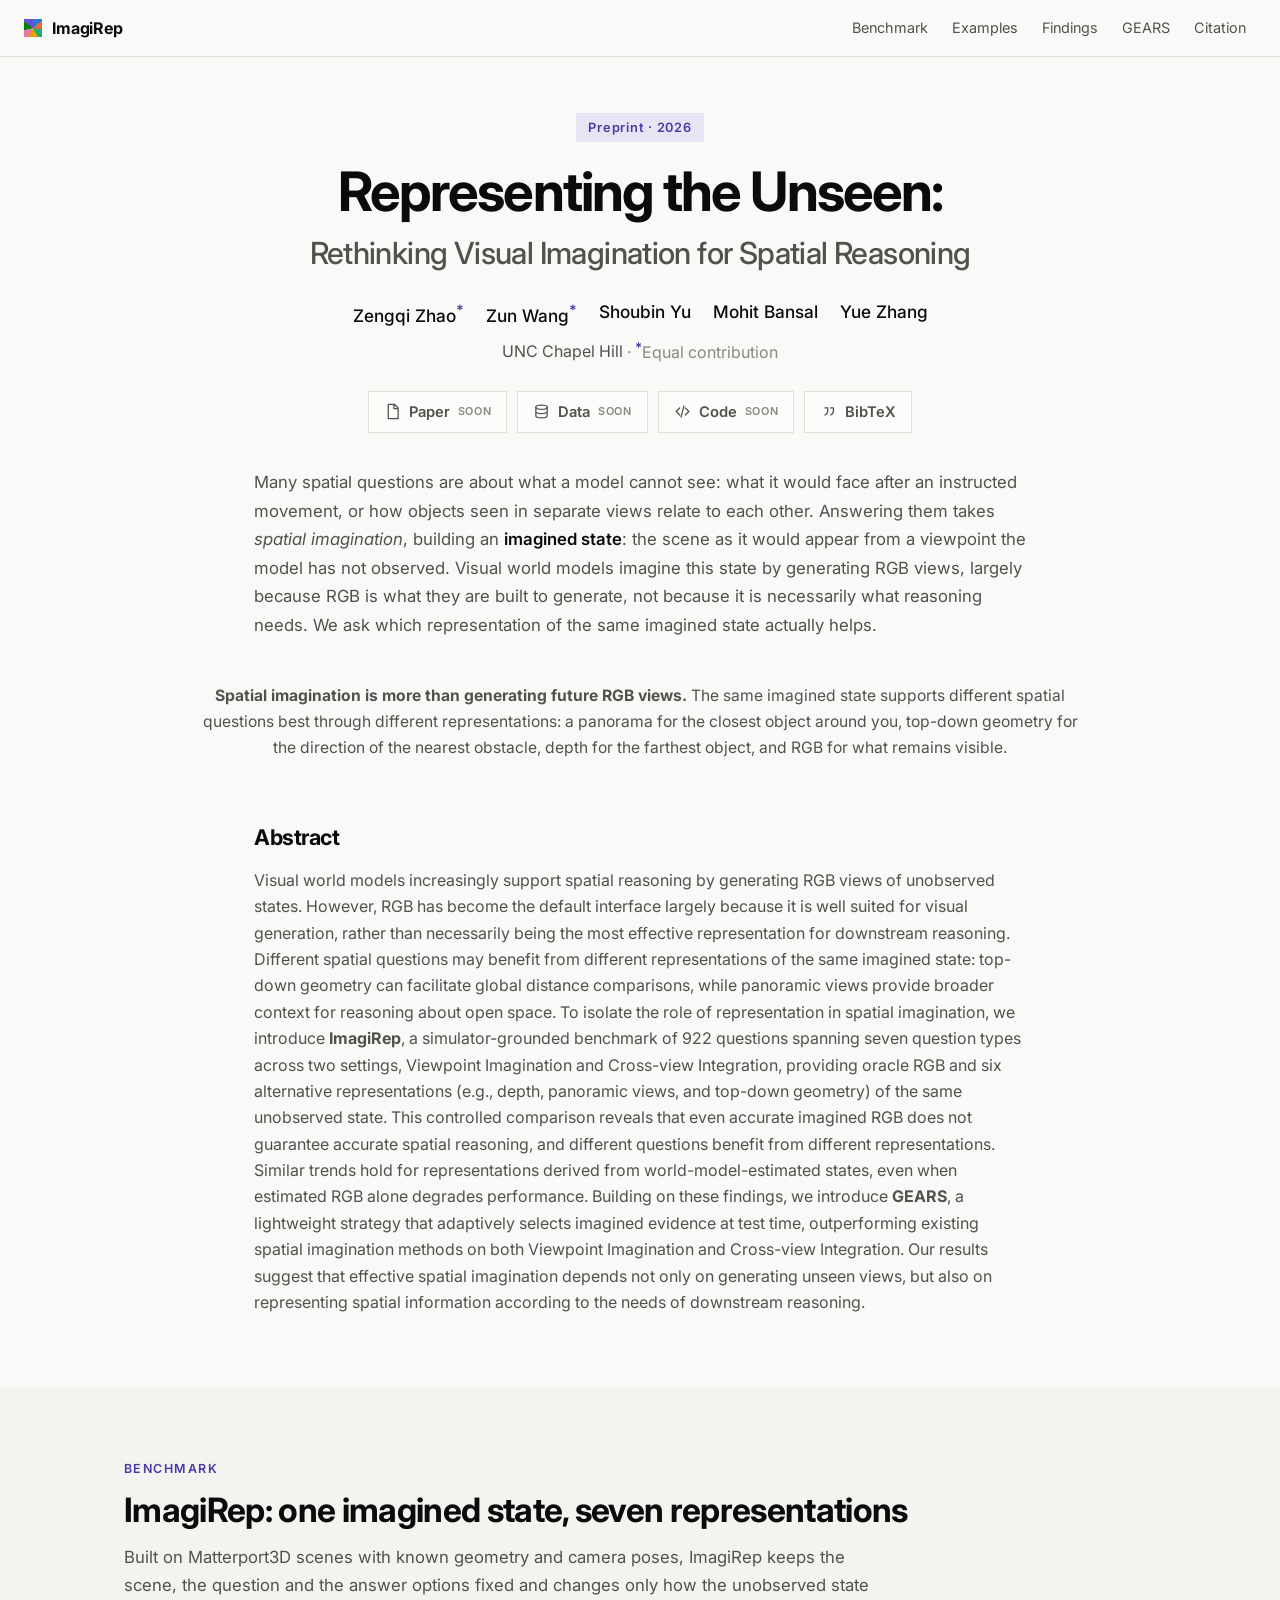
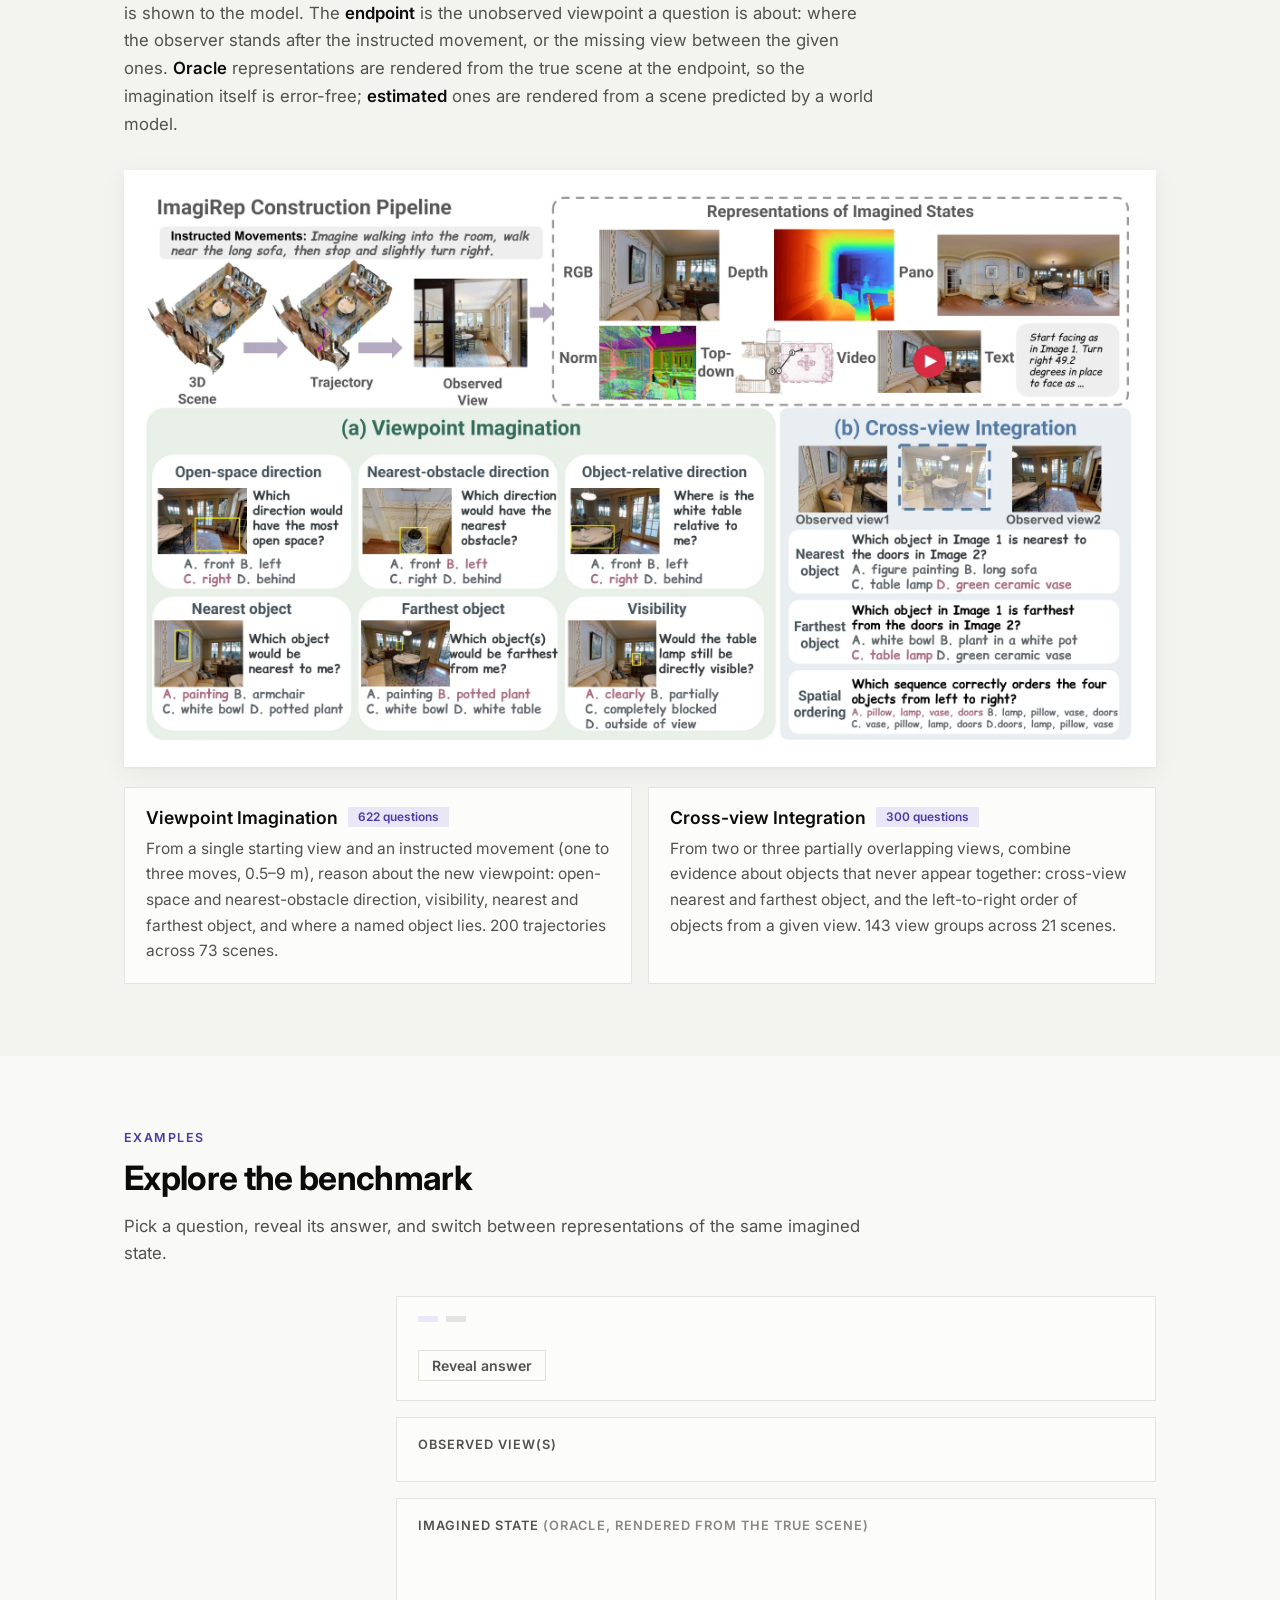
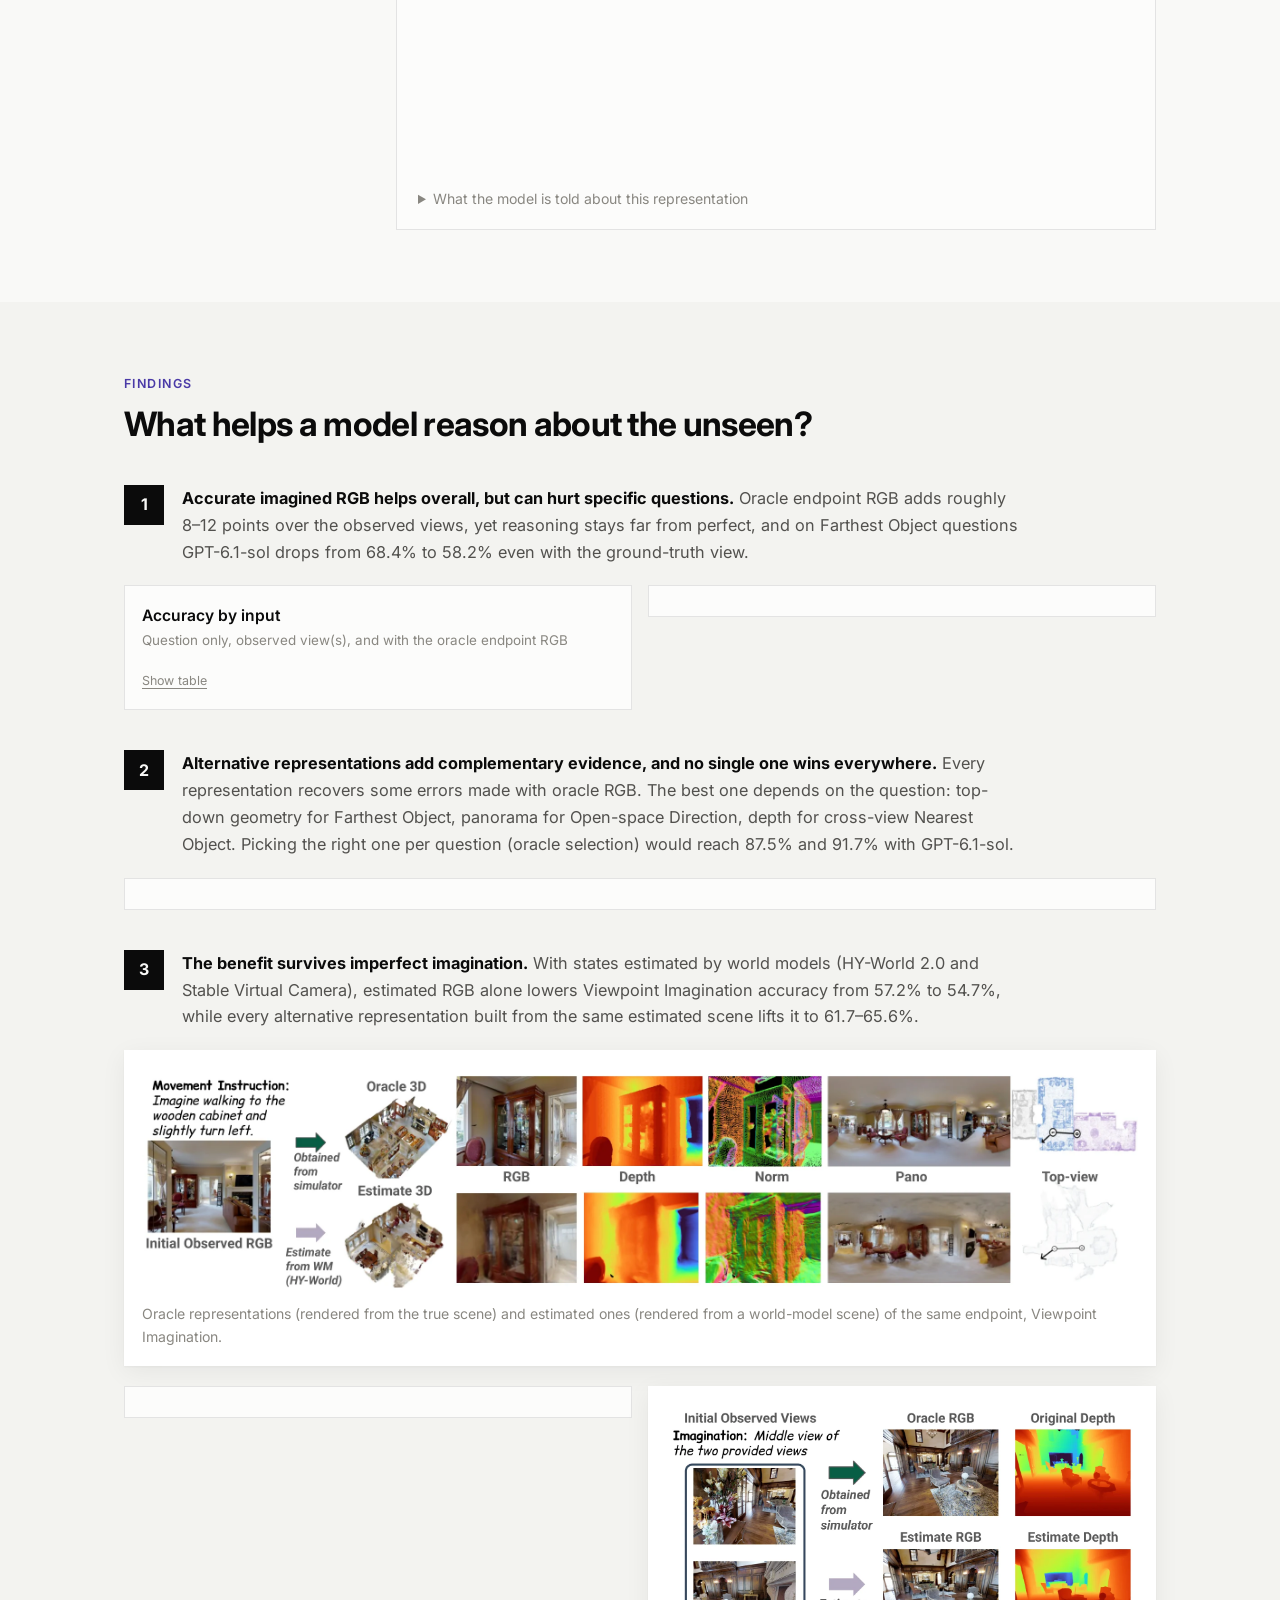
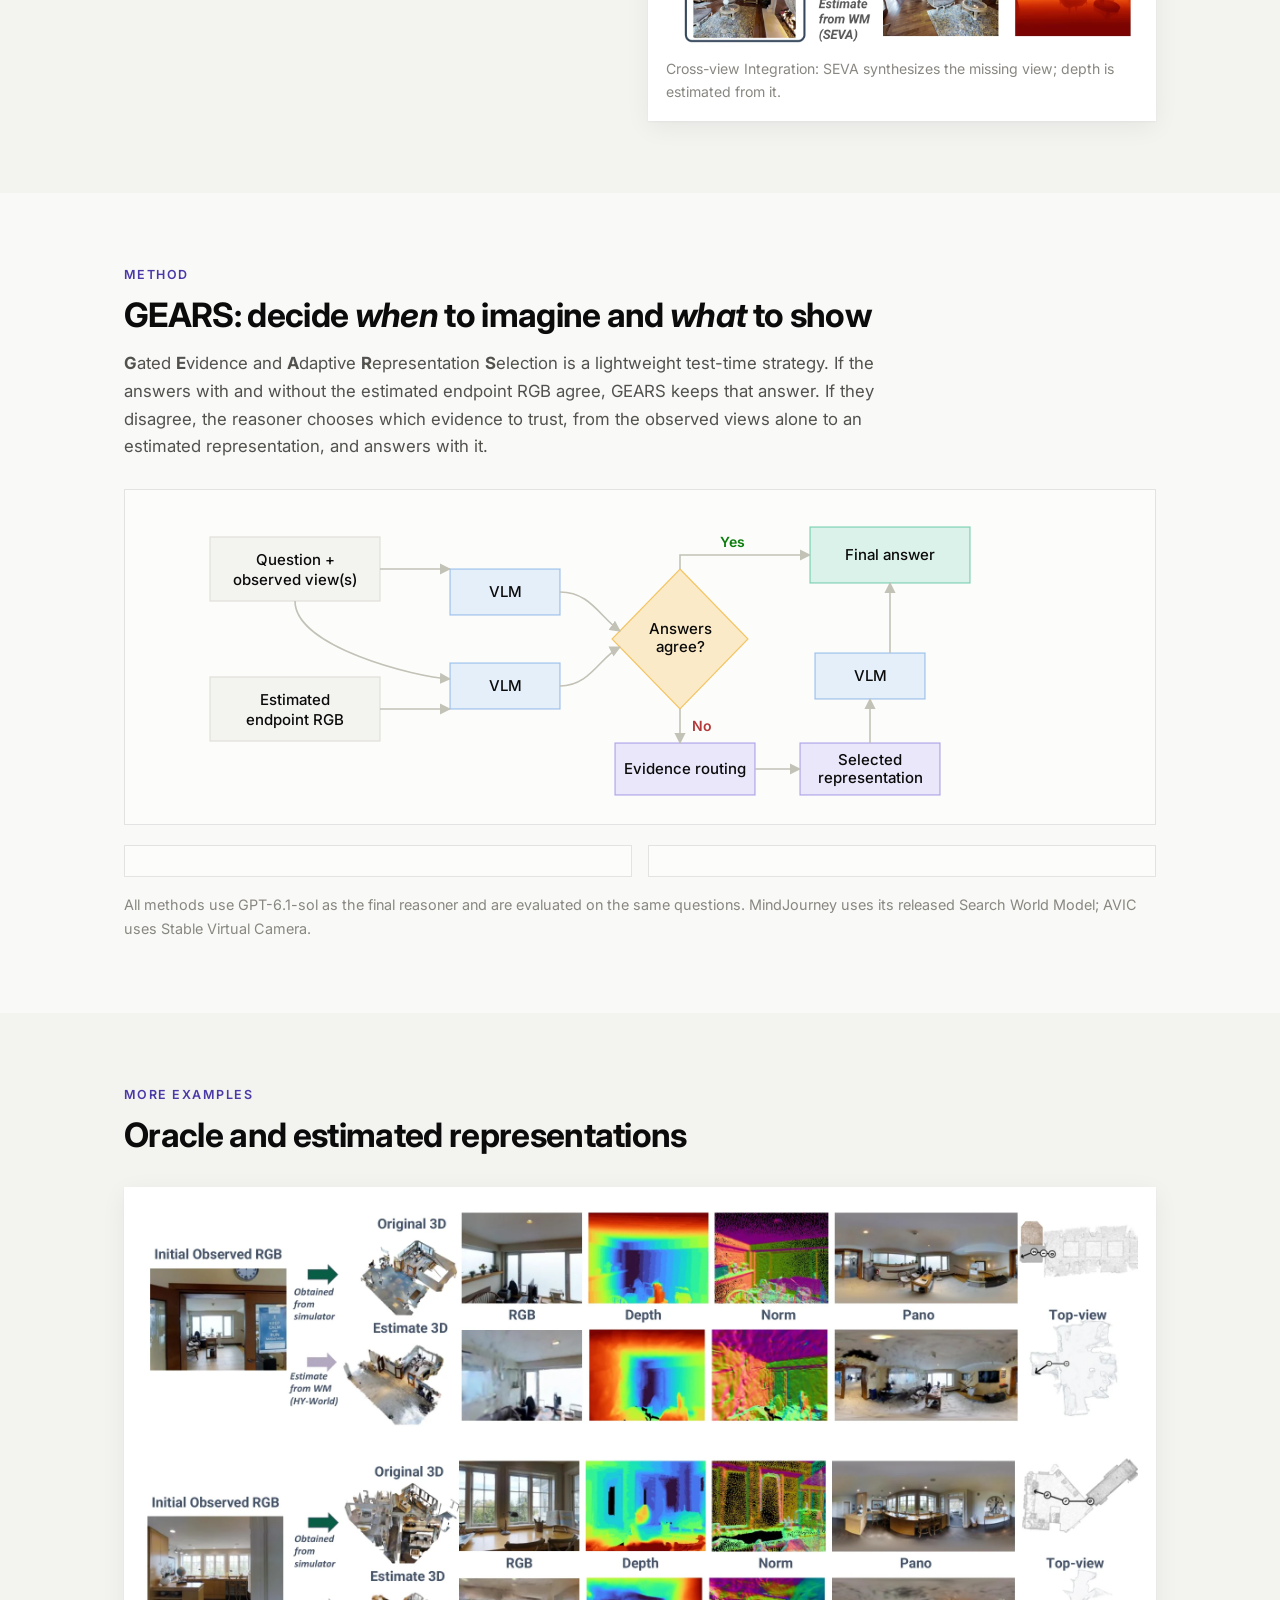
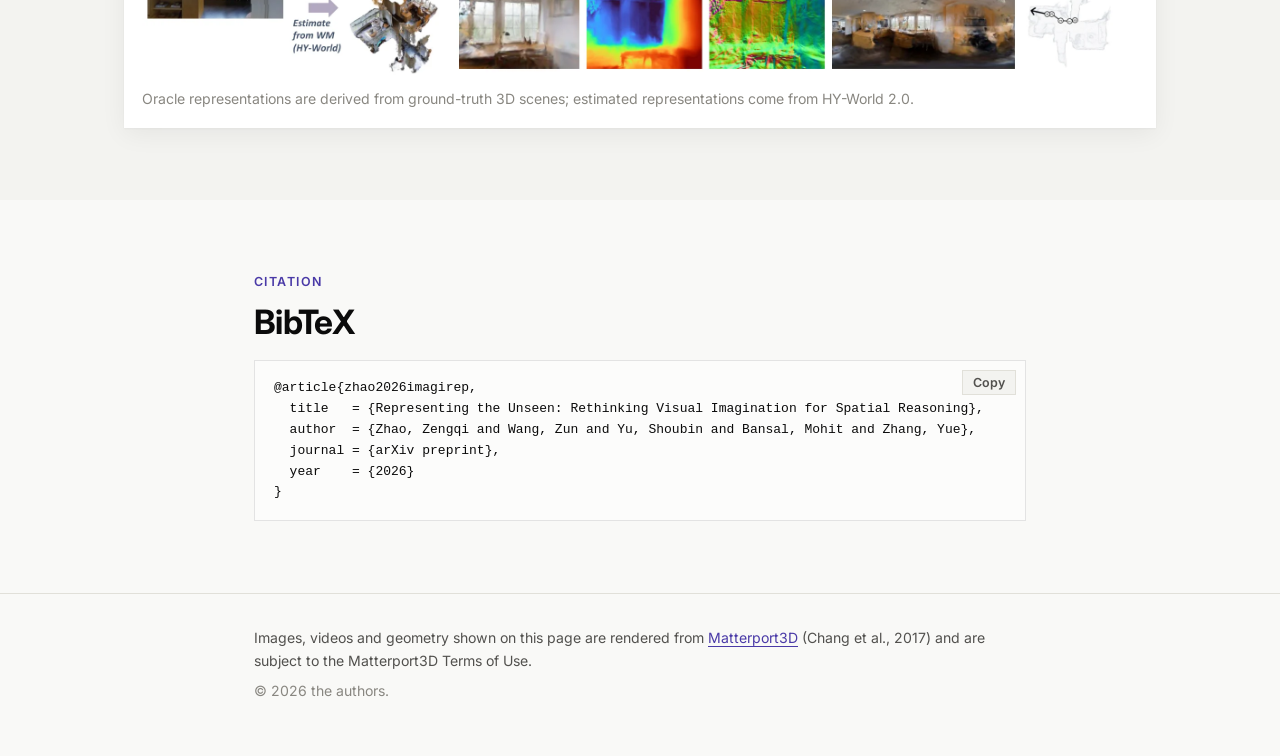
==== commit f309b540: "One Paper button instead of Paper + arXiv; all buttons share the outlined style" ====
--- a/index.src.html
+++ b/index.src.html
@@ -43,7 +43,6 @@
     <p class="affil">UNC Chapel Hill <span class="muted">&middot; <sup>*</sup>Equal contribution</span></p>
     <div class="links">
       <a class="btn" href="#" aria-disabled="true" data-soon><svg viewBox="0 0 24 24" aria-hidden="true"><path d="M6 2h9l5 5v15H6z M14 2v6h6"/></svg>Paper<span class="soon">soon</span></a>
-      <a class="btn" href="#" aria-disabled="true" data-soon><svg viewBox="0 0 24 24" aria-hidden="true"><path d="M4 4h16v16H4z M8 9h8 M8 13h8 M8 17h5"/></svg>arXiv<span class="soon">soon</span></a>
       <a class="btn" href="#" aria-disabled="true" data-soon><svg viewBox="0 0 24 24" aria-hidden="true"><ellipse cx="12" cy="6" rx="8" ry="3"/><path d="M4 6v12c0 1.7 3.6 3 8 3s8-1.3 8-3V6 M4 12c0 1.7 3.6 3 8 3s8-1.3 8-3"/></svg>Data<span class="soon">soon</span></a>
       <a class="btn" href="#" aria-disabled="true" data-soon><svg viewBox="0 0 24 24" aria-hidden="true"><path d="m8 7-5 5 5 5 M16 7l5 5-5 5 M14 4l-4 16"/></svg>Code<span class="soon">soon</span></a>
       <a class="btn" href="#citation"><svg viewBox="0 0 24 24" aria-hidden="true"><path d="M7 7h4v4c0 3-2 5-4 6 M15 7h4v4c0 3-2 5-4 6"/></svg>BibTeX</a>
--- a/static/css/style.css
+++ b/static/css/style.css
@@ -7,7 +7,6 @@
   --accent: #9085e9; --accent-ink: #b3abf2;
   --rep-rgb: #9085e9; --rep-topdown: #3987e5; --rep-text: #d95926; --rep-video: #199e70; --rep-depth: #c98500;
   --rep-normals: #d55181; --rep-panorama: #008300; --rep-observed: #6f6e69;
-  --seq-0: #18202b; --seq-1: #104281; --seq-2: #184f95; --seq-3: #1c5cab; --seq-4: #2a78d6; --seq-5: #5598e7; --seq-6: #9ec5f4;
   --shadow: 0 1px 2px rgba(0,0,0,.4), 0 8px 28px rgba(0,0,0,.35);
   --font: "Inter", system-ui, -apple-system, "Segoe UI", sans-serif;
 }
@@ -34,7 +33,6 @@
     --rep-normals: #e87ba4;
     --rep-panorama: #008300;
     --rep-observed: #a3a19a;
-    --seq-0: #f0f5fc; --seq-1: #cde2fb; --seq-2: #9ec5f4; --seq-3: #6da7ec; --seq-4: #3987e5; --seq-5: #256abf; --seq-6: #184f95;
     --shadow: 0 1px 2px rgba(0,0,0,.04), 0 6px 24px rgba(0,0,0,.06);
   }
 }
@@ -82,10 +80,11 @@
 .authors sup, .affil sup { color: var(--accent-ink); font-weight: 600; }
 .affil { margin-top: .4rem; color: var(--ink-2); }
 .links { margin-top: 1.6rem; display: flex; flex-wrap: wrap; gap: 10px; justify-content: center; }
-.btn { display: inline-flex; align-items: center; gap: 8px; padding: 9px 16px; background: var(--ink); color: var(--bg); text-decoration: none; font-weight: 600; font-size: .92rem; border: 0; cursor: pointer; font-family: inherit; }
+.btn { display: inline-flex; align-items: center; gap: 8px; padding: 9px 16px; background: var(--surface); color: var(--ink-2); box-shadow: inset 0 0 0 1px var(--line); text-decoration: none; font-weight: 600; font-size: .92rem; border: 0; cursor: pointer; font-family: inherit; }
 .btn svg { width: 17px; height: 17px; fill: none; stroke: currentColor; stroke-width: 1.8; stroke-linecap: round; stroke-linejoin: round; }
-.btn:hover { opacity: .88; }
-.btn[aria-disabled="true"] { background: var(--surface); color: var(--ink-2); box-shadow: inset 0 0 0 1px var(--line); cursor: default; }
+.btn:hover { color: var(--ink); box-shadow: inset 0 0 0 1px var(--axis); }
+.btn[aria-disabled="true"] { cursor: default; }
+.btn[aria-disabled="true"]:hover { color: var(--ink-2); box-shadow: inset 0 0 0 1px var(--line); }
 .btn .soon { font-size: .68rem; font-weight: 600; text-transform: uppercase; letter-spacing: .06em; color: var(--muted); }
 .btn.small { padding: 7px 14px; font-size: .88rem; }
 .teaser-wrap { margin-top: 44px; }
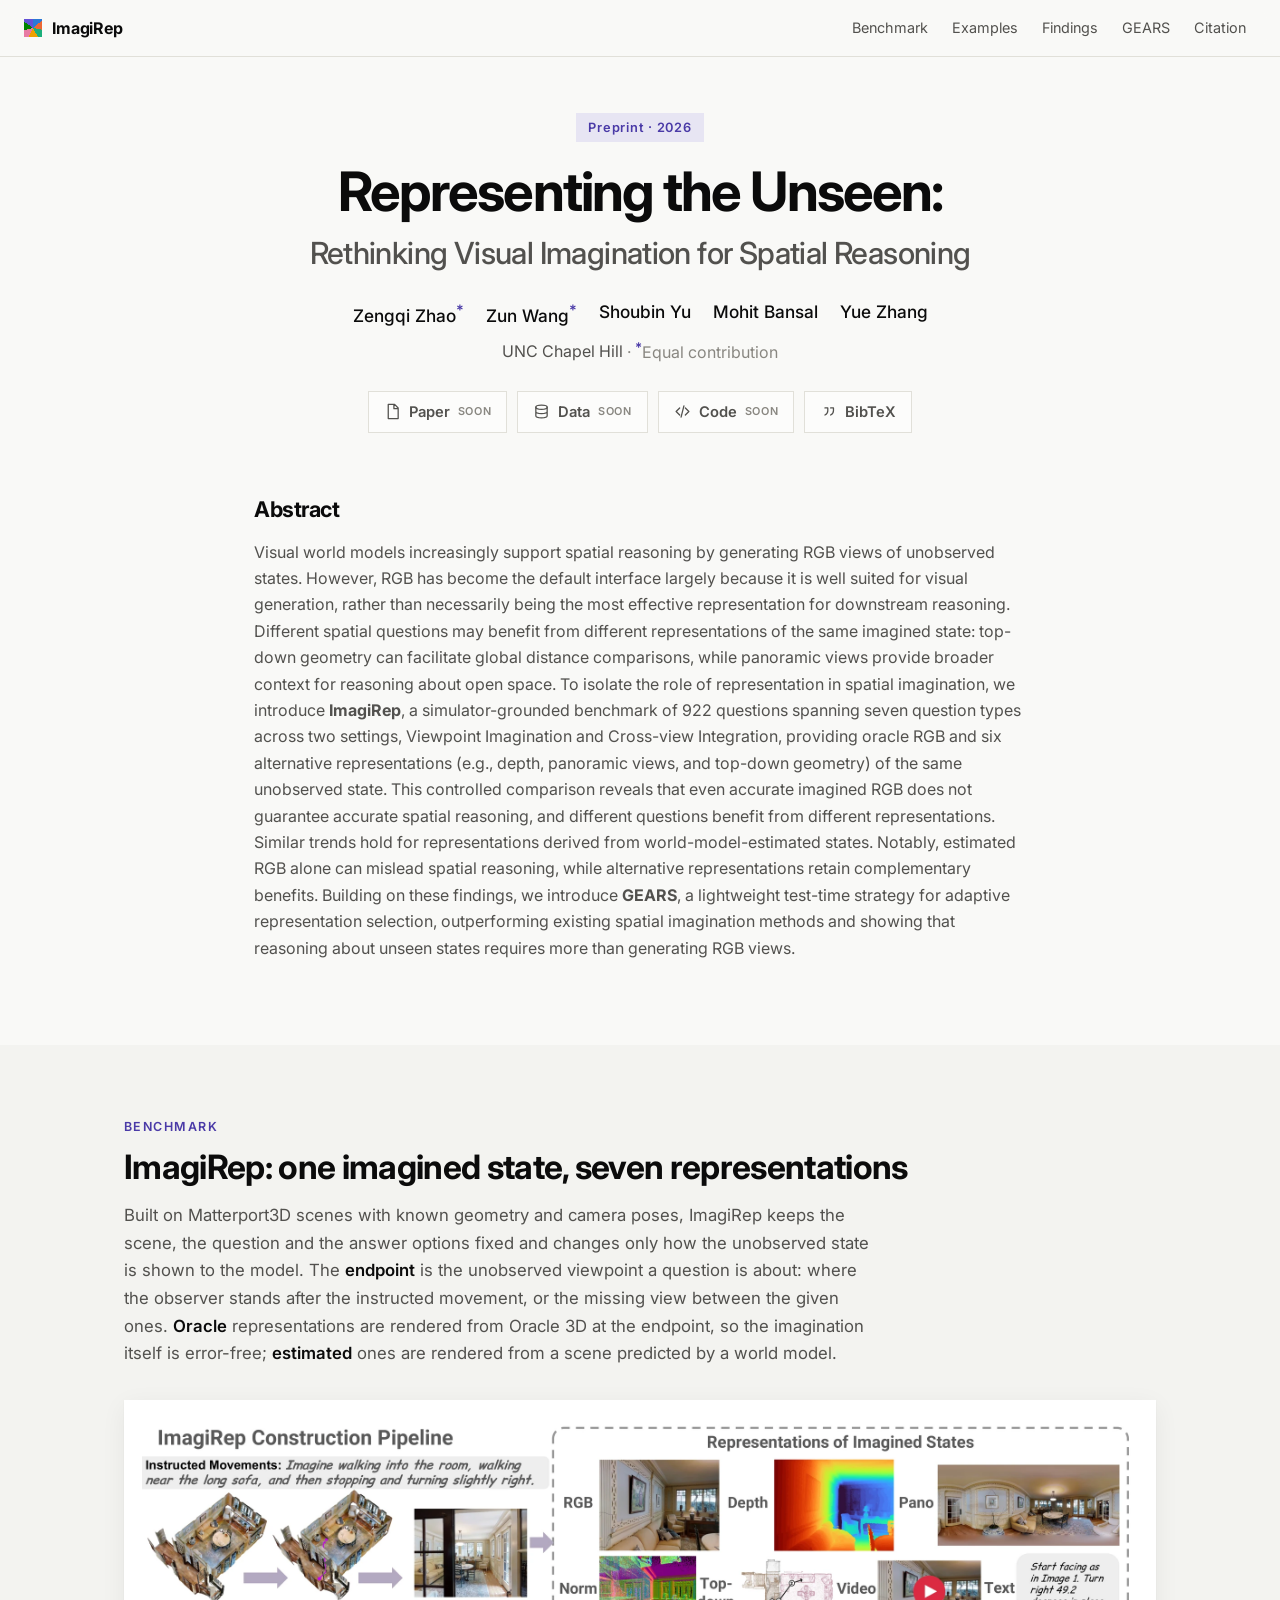
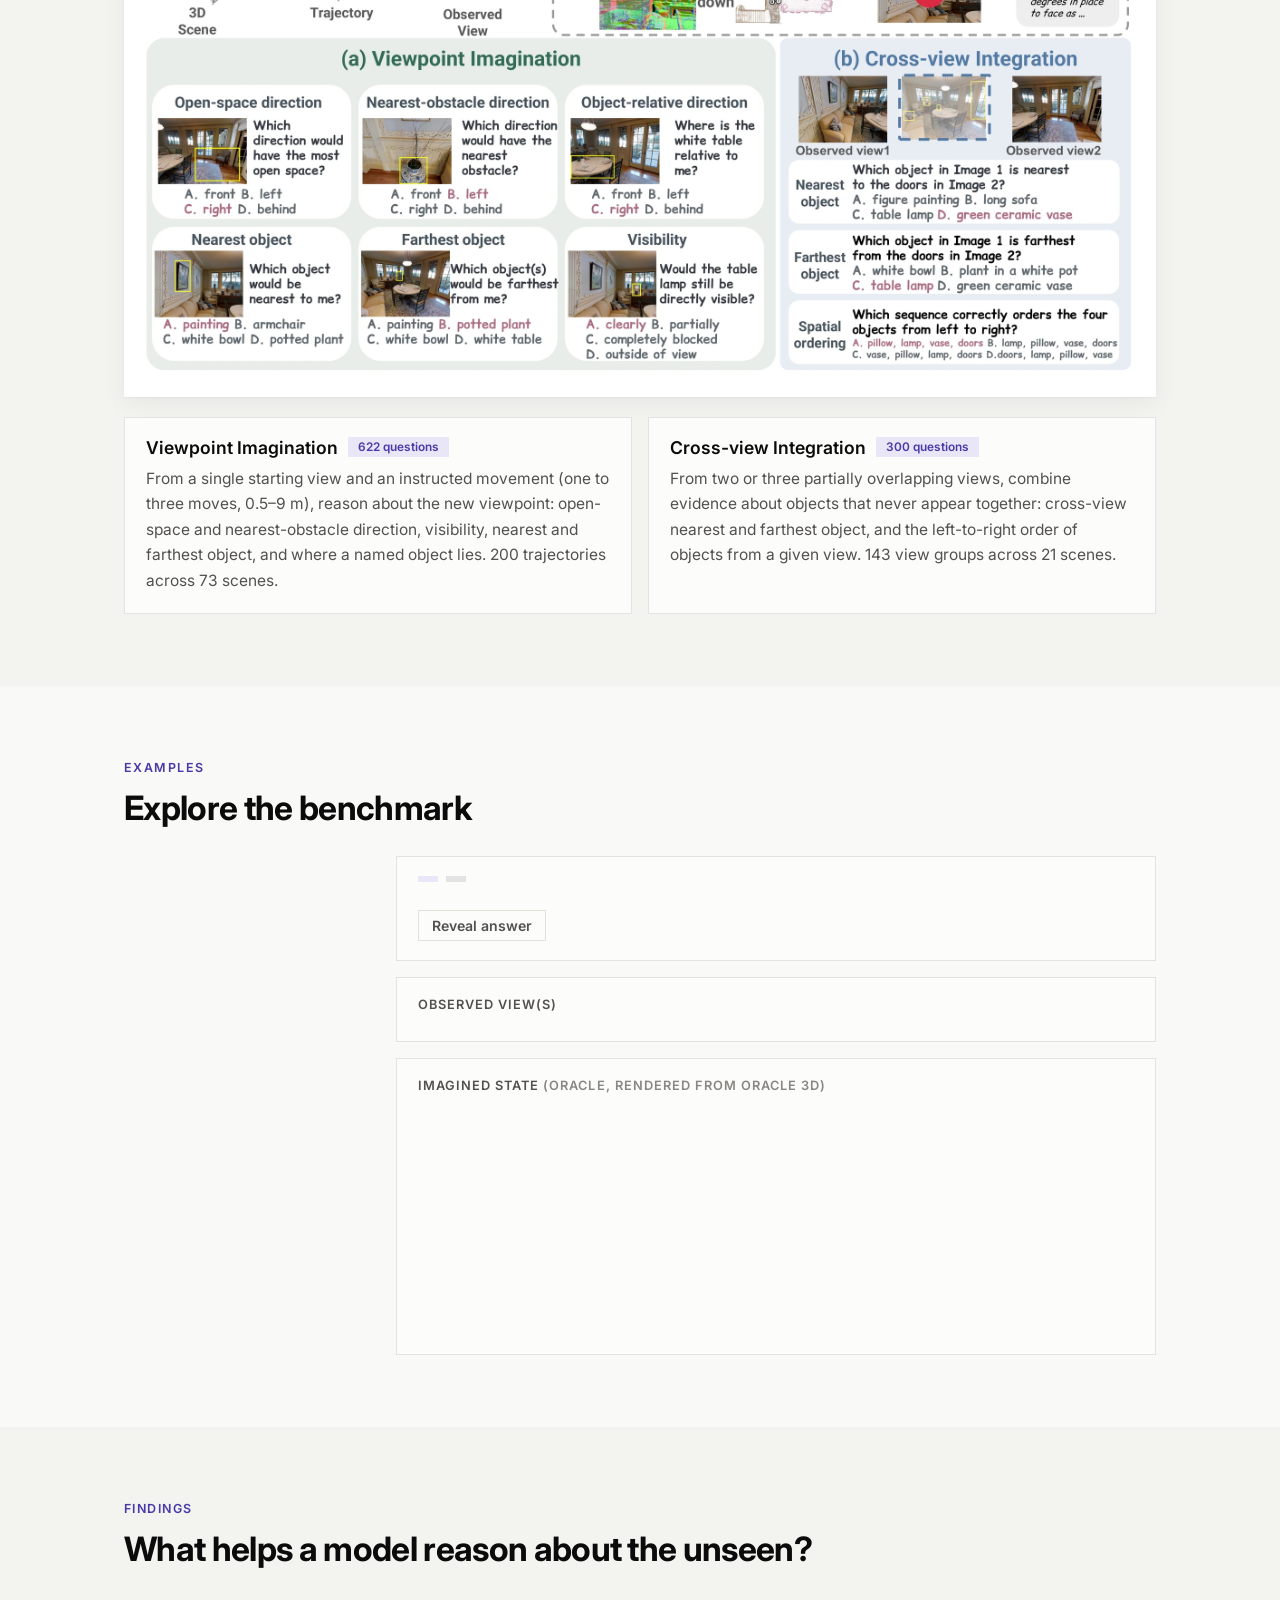
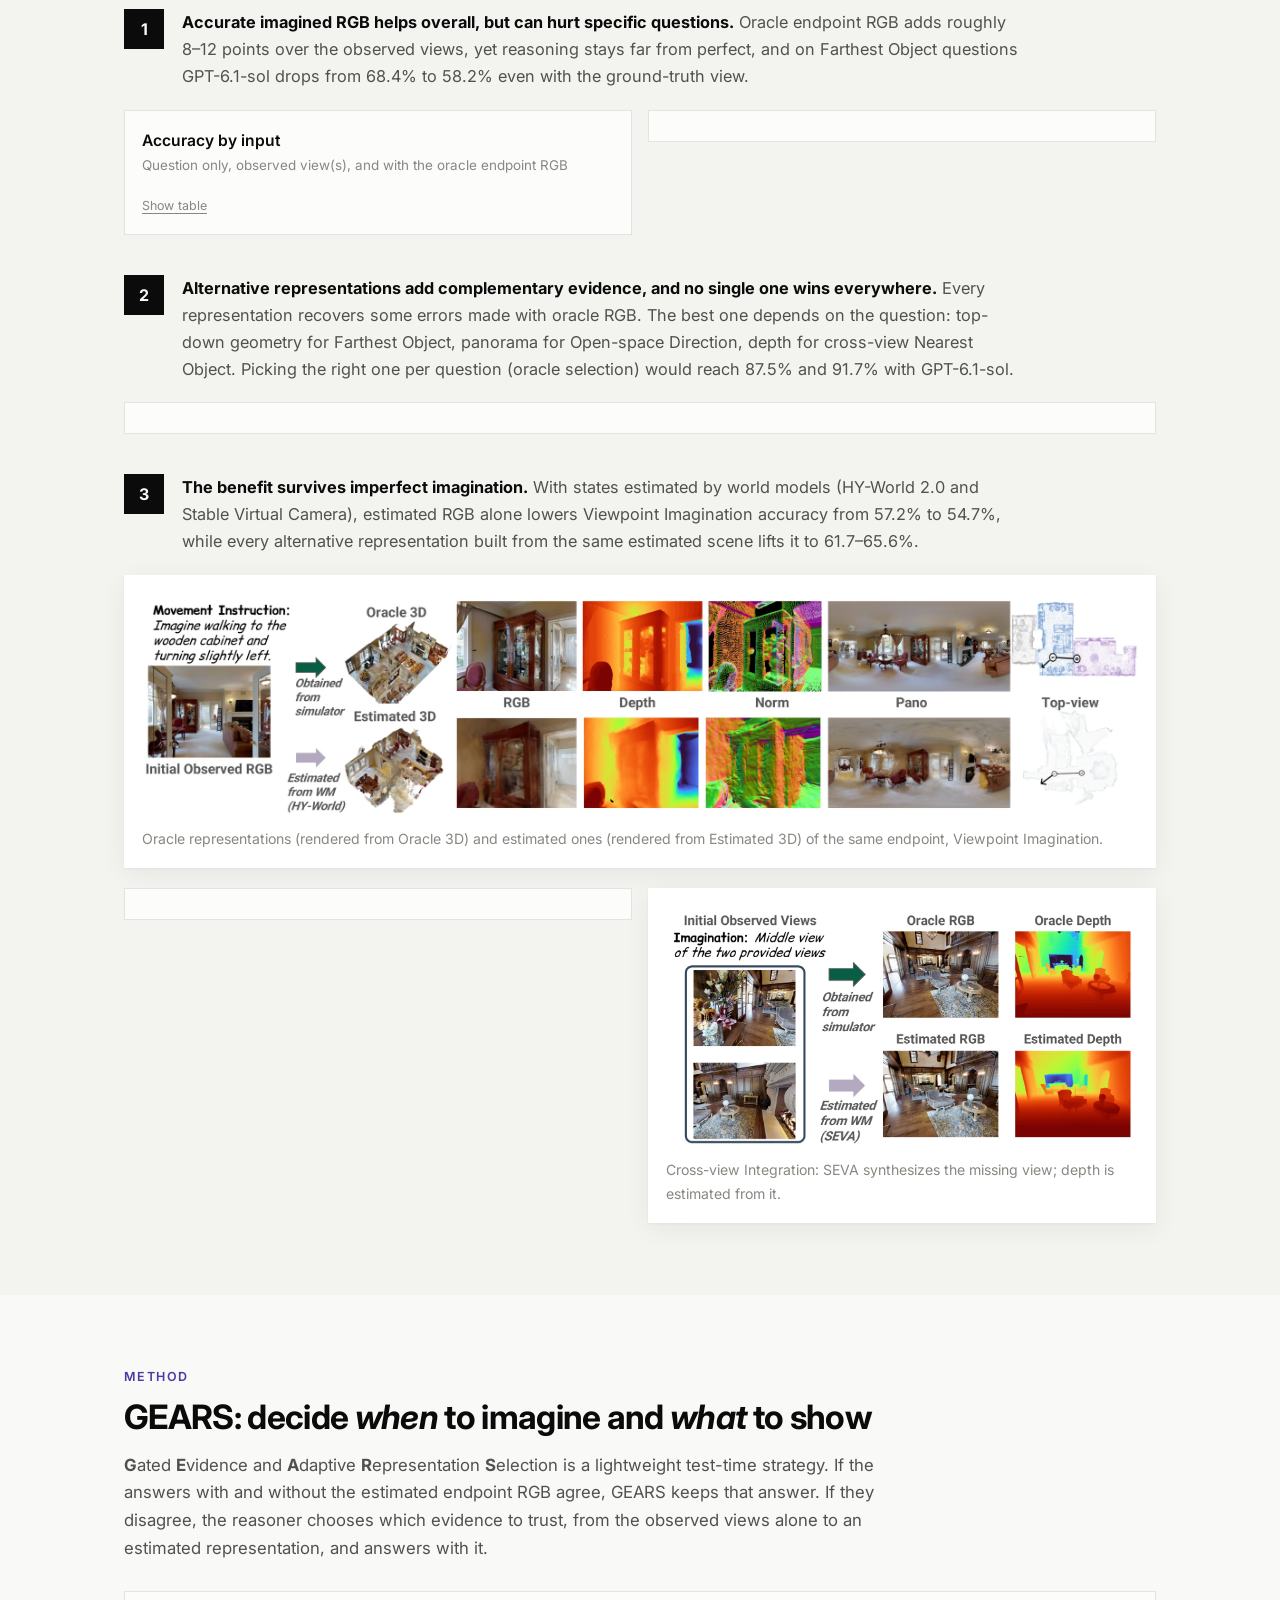
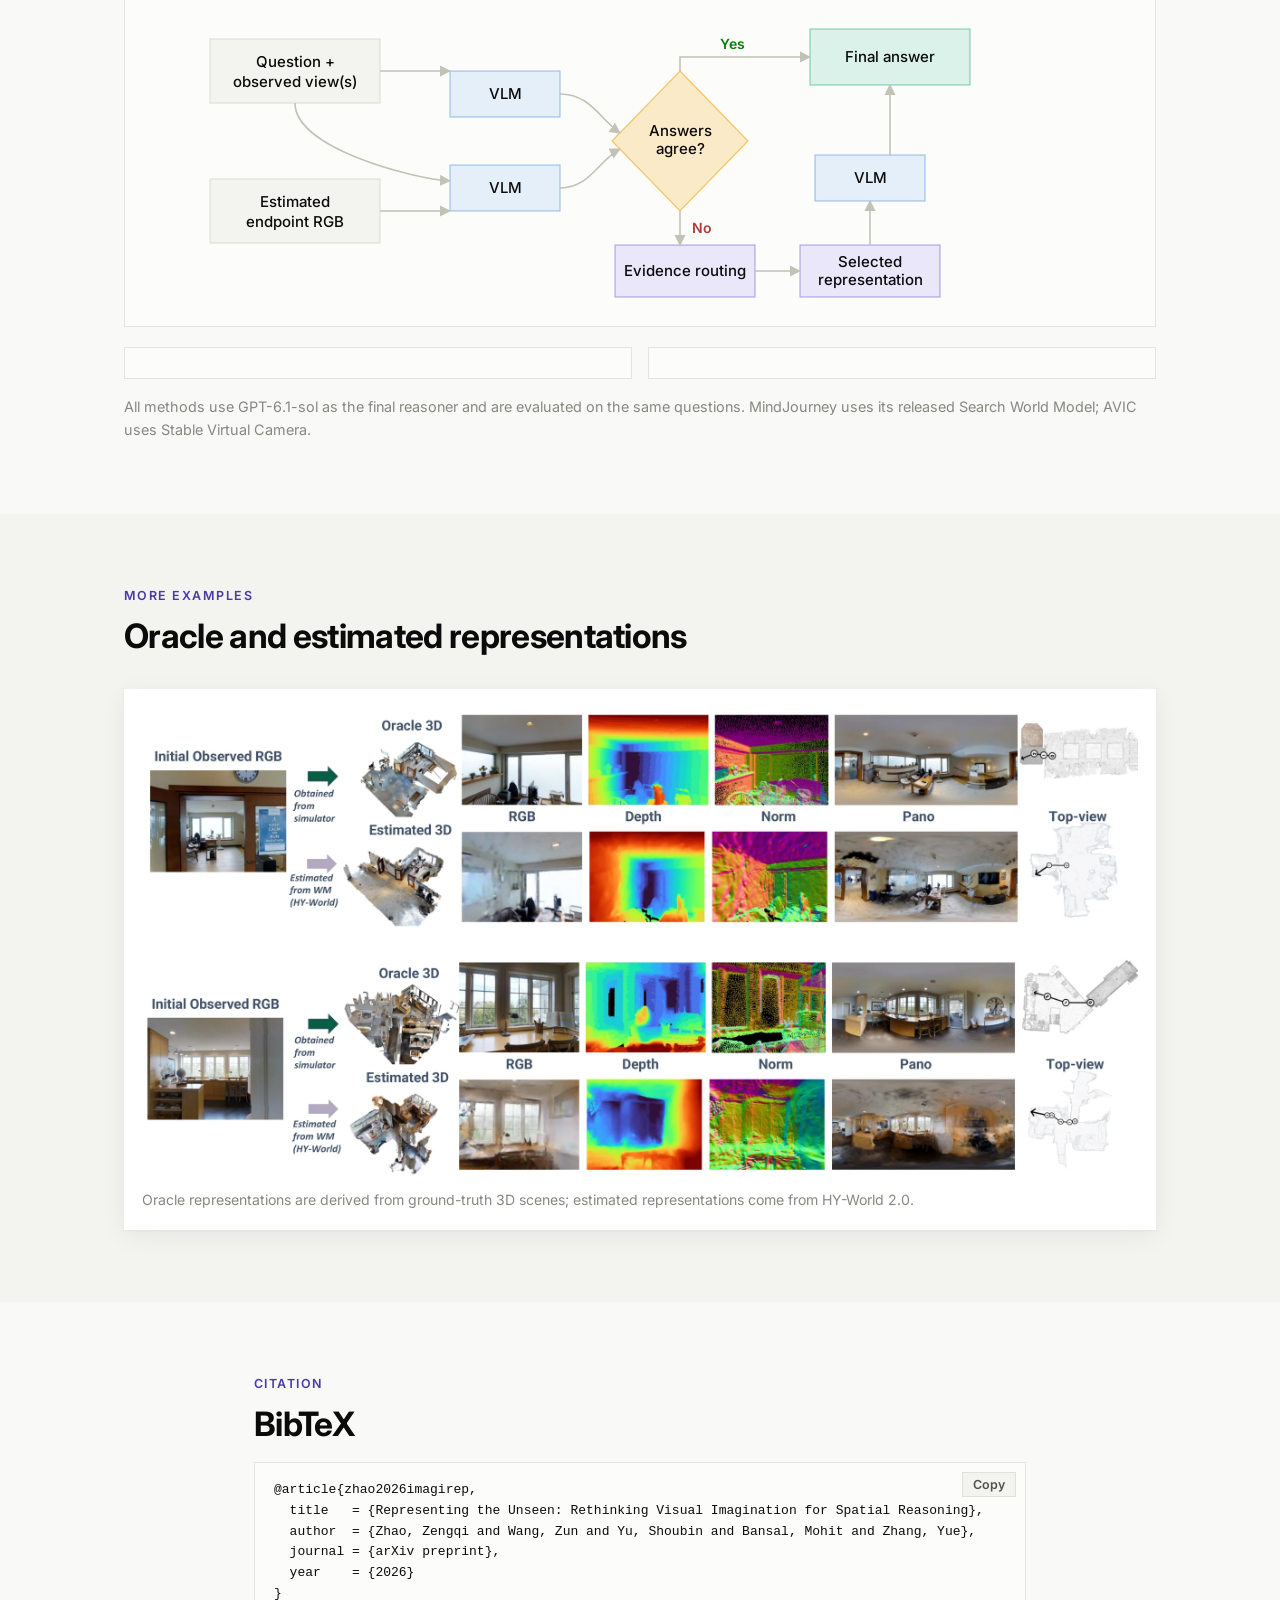
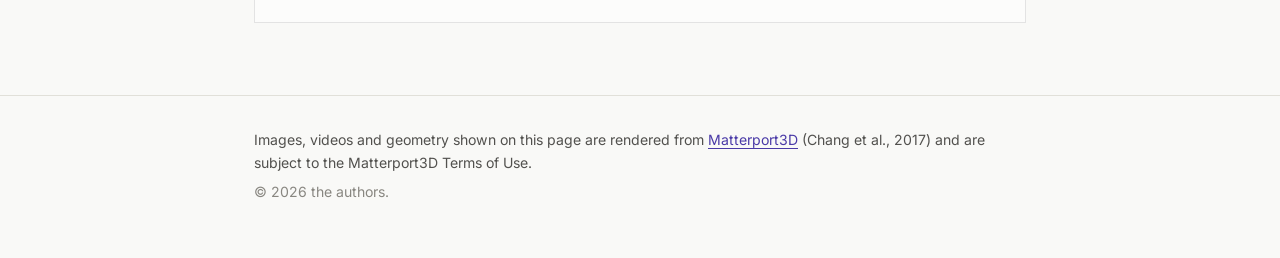
==== commit 2d0918a1: "Abstract first, then the teaser; explorer cycles representations and drops ids, prompt notes and int" ====
--- a/index.src.html
+++ b/index.src.html
@@ -48,21 +48,6 @@
       <a class="btn" href="#citation"><svg viewBox="0 0 24 24" aria-hidden="true"><path d="M7 7h4v4c0 3-2 5-4 6 M15 7h4v4c0 3-2 5-4 6"/></svg>BibTeX</a>
     </div>
   </div>
-
-  <div class="wrap narrow premise">
-    <p>Many spatial questions are about what a model cannot see: what it would face after an instructed movement, or how objects
-      seen in separate views relate to each other. Answering them takes <em>spatial imagination</em>, building an
-      <dfn>imagined state</dfn>: the scene as it would appear from a viewpoint the model has not observed. Visual world models
-      imagine this state by generating RGB views, largely because RGB is what they are built to generate, not because it is
-      necessarily what reasoning needs. We ask which representation of the same imagined state actually helps.</p>
-  </div>
-
-  <div class="wrap wide teaser-wrap">
-    <!--TEASER-->
-    <p class="caption"><strong>Spatial imagination is more than generating future RGB views.</strong> The same imagined state supports
-      different spatial questions best through different representations: a panorama for the closest object around you, top-down
-      geometry for the direction of the nearest obstacle, depth for the farthest object, and RGB for what remains visible.</p>
-  </div>
 </section>
 
 <section class="abstract" aria-labelledby="abs-h">
@@ -77,11 +62,16 @@
       Cross-view Integration, providing oracle RGB and six alternative representations (e.g., depth, panoramic views, and top-down
       geometry) of the same unobserved state. This controlled comparison reveals that even accurate imagined RGB does not guarantee
       accurate spatial reasoning, and different questions benefit from different representations. Similar trends hold for
-      representations derived from world-model-estimated states, even when estimated RGB alone degrades performance. Building on these
-      findings, we introduce <strong>GEARS</strong>, a lightweight strategy that adaptively selects imagined evidence at test time,
-      outperforming existing spatial imagination methods on both Viewpoint Imagination and Cross-view Integration. Our results suggest
-      that effective spatial imagination depends not only on generating unseen views, but also on representing spatial information
-      according to the needs of downstream reasoning.</p>
+      representations derived from world-model-estimated states. Notably, estimated RGB alone can mislead spatial reasoning, while
+      alternative representations retain complementary benefits. Building on these findings, we introduce <strong>GEARS</strong>, a
+      lightweight test-time strategy for adaptive representation selection, outperforming existing spatial imagination methods and
+      showing that reasoning about unseen states requires more than generating RGB views.</p>
+  </div>
+</section>
+
+<section class="teaser-sec" aria-label="Overview figure">
+  <div class="wrap wide teaser-wrap">
+    <!--TEASER-->
   </div>
 </section>
 
@@ -92,7 +82,7 @@
     <p class="intro">Built on Matterport3D scenes with known geometry and camera poses, ImagiRep keeps the scene, the question and the
       answer options fixed and changes only how the unobserved state is shown to the model. The <dfn>endpoint</dfn> is the
       unobserved viewpoint a question is about: where the observer stands after the instructed movement, or the missing view between
-      the given ones. <dfn>Oracle</dfn> representations are rendered from the true scene at the endpoint, so the imagination itself is
+      the given ones. <dfn>Oracle</dfn> representations are rendered from Oracle 3D at the endpoint, so the imagination itself is
       error-free; <dfn>estimated</dfn> ones are rendered from a scene predicted by a world model.</p>
     <figure class="fig">
       <img src="static/fig/benchmark.webp" alt="ImagiRep construction pipeline, the seven representations of an imagined state, and example questions for both settings" loading="lazy" width="2200" height="1238">
@@ -117,13 +107,11 @@
   <div class="wrap">
     <p class="eyebrow">Examples</p>
     <h2>Explore the benchmark</h2>
-    <p class="intro">Pick a question, reveal its answer, and switch between representations of the same imagined state.
-      <span class="muted" id="ex-rule"></span></p>
     <div class="explorer" id="ex">
       <div class="ex-picker" role="tablist" aria-label="Example questions" id="ex-picker"></div>
       <div class="ex-main">
         <div class="ex-q">
-          <div class="ex-meta"><span class="pill" id="ex-setting"></span><span class="pill soft" id="ex-type"></span><span class="ex-uid" id="ex-uid"></span></div>
+          <div class="ex-meta"><span class="pill" id="ex-setting"></span><span class="pill soft" id="ex-type"></span></div>
           <p class="ex-question" id="ex-question"></p>
           <div class="ex-options" id="ex-options" aria-label="Answer options"></div>
           <div class="ex-actions"><button class="btn small" type="button" id="ex-reveal">Reveal answer</button><span id="ex-verdict" aria-live="polite"></span></div>
@@ -133,10 +121,9 @@
           <div class="ex-strip" id="ex-observed"></div>
         </div>
         <div class="ex-imagined">
-          <h4>Imagined state <span class="muted">(oracle, rendered from the true scene)</span></h4>
+          <h4>Imagined state <span class="muted">(oracle, rendered from Oracle 3D)</span></h4>
           <div class="ex-tabs" role="tablist" aria-label="Representation" id="ex-tabs"></div>
           <div class="ex-panel" id="ex-panel" role="tabpanel"></div>
-          <details class="ex-caption"><summary>What the model is told about this representation</summary><p id="ex-caption"></p></details>
         </div>
       </div>
     </div>
@@ -175,7 +162,7 @@
           representation built from the same estimated scene lifts it to 61.7&ndash;65.6%.</p></div>
       <figure class="fig compare" id="cmp">
         <img src="static/fig/vis_obs.webp" alt="Oracle versus estimated representations for Viewpoint Imagination" loading="lazy" width="2200" height="494">
-        <figcaption>Oracle representations (rendered from the true scene) and estimated ones (rendered from a world-model scene) of the
+        <figcaption>Oracle representations (rendered from Oracle 3D) and estimated ones (rendered from Estimated 3D) of the
           same endpoint, Viewpoint Imagination.</figcaption>
       </figure>
       <div class="viz-grid">
--- a/static/css/style.css
+++ b/static/css/style.css
@@ -87,16 +87,13 @@
 .btn[aria-disabled="true"]:hover { color: var(--ink-2); box-shadow: inset 0 0 0 1px var(--line); }
 .btn .soon { font-size: .68rem; font-weight: 600; text-transform: uppercase; letter-spacing: .06em; color: var(--muted); }
 .btn.small { padding: 7px 14px; font-size: .88rem; }
-.teaser-wrap { margin-top: 44px; }
-.caption { max-width: 900px; margin: 18px auto 0; color: var(--ink-2); font-size: .98rem; }
+.teaser-sec { padding: 4px 0 8px; }
 
 .abstract { padding-top: 24px; }
 .abstract h2 { font-size: 1.35rem; margin-bottom: 1rem; }
 .abstract p { color: var(--ink-2); text-align: left; }
 
-.premise { margin-top: 2.2rem; }
-.premise p { color: var(--ink-2); font-size: 1.05rem; line-height: 1.7; text-align: left; }
-.premise dfn, .intro dfn { font-style: normal; font-weight: 600; color: var(--ink); }
+.intro dfn { font-style: normal; font-weight: 600; color: var(--ink); }
 /* figures, cards */
 .fig { margin: 32px 0 0; background: var(--surface-2); box-shadow: var(--shadow); padding: 18px; }
 .fig img { width: 100%; height: auto; filter: brightness(.94); }
@@ -134,7 +131,7 @@
 /* ---------- explorer ---------- */
 .explorer { margin-top: 28px; display: grid; grid-template-columns: 252px 1fr; gap: 20px; align-items: start; }
 .ex-picker { display: flex; flex-direction: column; gap: 4px; position: sticky; top: 76px; max-height: calc(100vh - 96px); overflow: auto; padding-right: 4px; scrollbar-width: thin; gap: 2px; }
-.ex-group { font-size: .72rem; text-transform: uppercase; letter-spacing: .08em; color: var(--muted); font-weight: 600; margin: 10px 0 4px 8px; }
+.ex-group { font-size: .78rem; text-transform: uppercase; letter-spacing: .08em; color: var(--ink); font-weight: 800; margin: 10px 0 4px 8px; }
 .ex-pick { text-align: left; border: 0; background: transparent; color: var(--ink-2); font: inherit; font-size: .86rem; padding: 5px 10px; white-space: nowrap; cursor: pointer; display: flex; justify-content: space-between; gap: 8px; }
 .ex-pick small { color: var(--muted); font-size: .76rem; }
 .ex-pick:hover { background: var(--ring); color: var(--ink); }
@@ -142,7 +139,6 @@
 .ex-main { display: grid; gap: 16px; min-width: 0; }
 .ex-q, .ex-observed, .ex-imagined { background: var(--surface); box-shadow: inset 0 0 0 1px var(--ring); padding: 20px 22px; min-width: 0; }
 .ex-meta { display: flex; gap: 8px; align-items: center; flex-wrap: wrap; }
-.ex-uid { color: var(--muted); font-size: .78rem; margin-left: auto; font-variant-numeric: tabular-nums; }
 .ex-question { font-size: 1.08rem; font-weight: 500; margin: 12px 0 14px; }
 .ex-options { display: grid; grid-template-columns: repeat(2, minmax(0, 1fr)); gap: 8px; }
 .ex-opt { text-align: left; font: inherit; font-size: .95rem; color: var(--ink); background: var(--surface-2); border: 1px solid var(--line); padding: 9px 12px; display: flex; gap: 10px; align-items: baseline; }
@@ -163,9 +159,6 @@
 .ex-panel img, .ex-panel video { width: 100%; max-height: 440px; object-fit: contain; background: var(--band); }
 .ex-panel .pano img { aspect-ratio: 2 / 1; object-fit: cover; }
 .ex-panel pre { white-space: pre-wrap; font: .9rem/1.6 var(--font); background: var(--band); padding: 14px 16px; margin: 0; color: var(--ink); width: 100%; }
-.ex-caption { margin-top: 12px; color: var(--ink-2); font-size: .88rem; }
-.ex-caption summary { cursor: pointer; color: var(--muted); }
-.ex-caption p { margin-top: 6px; white-space: pre-wrap; }
 
 /* ---------- findings ---------- */
 .finding { margin-top: 40px; }
@@ -233,9 +226,6 @@
   .fig img { filter: none; }
   .flow .flabel.yes { fill: #0a7d0a; } .flow .flabel.no { fill: #b33a3a; }
 }
-.flow.play .fn, .flow.play .fe path { opacity: .22; transition: opacity .35s ease; }
-.flow.play .lit { opacity: 1 !important; }
-.flow .fe path.lit { stroke: var(--ink-2); }
 
 /* bib + footer */
 .bib { position: relative; background: var(--surface); box-shadow: inset 0 0 0 1px var(--ring); margin-top: 18px; }
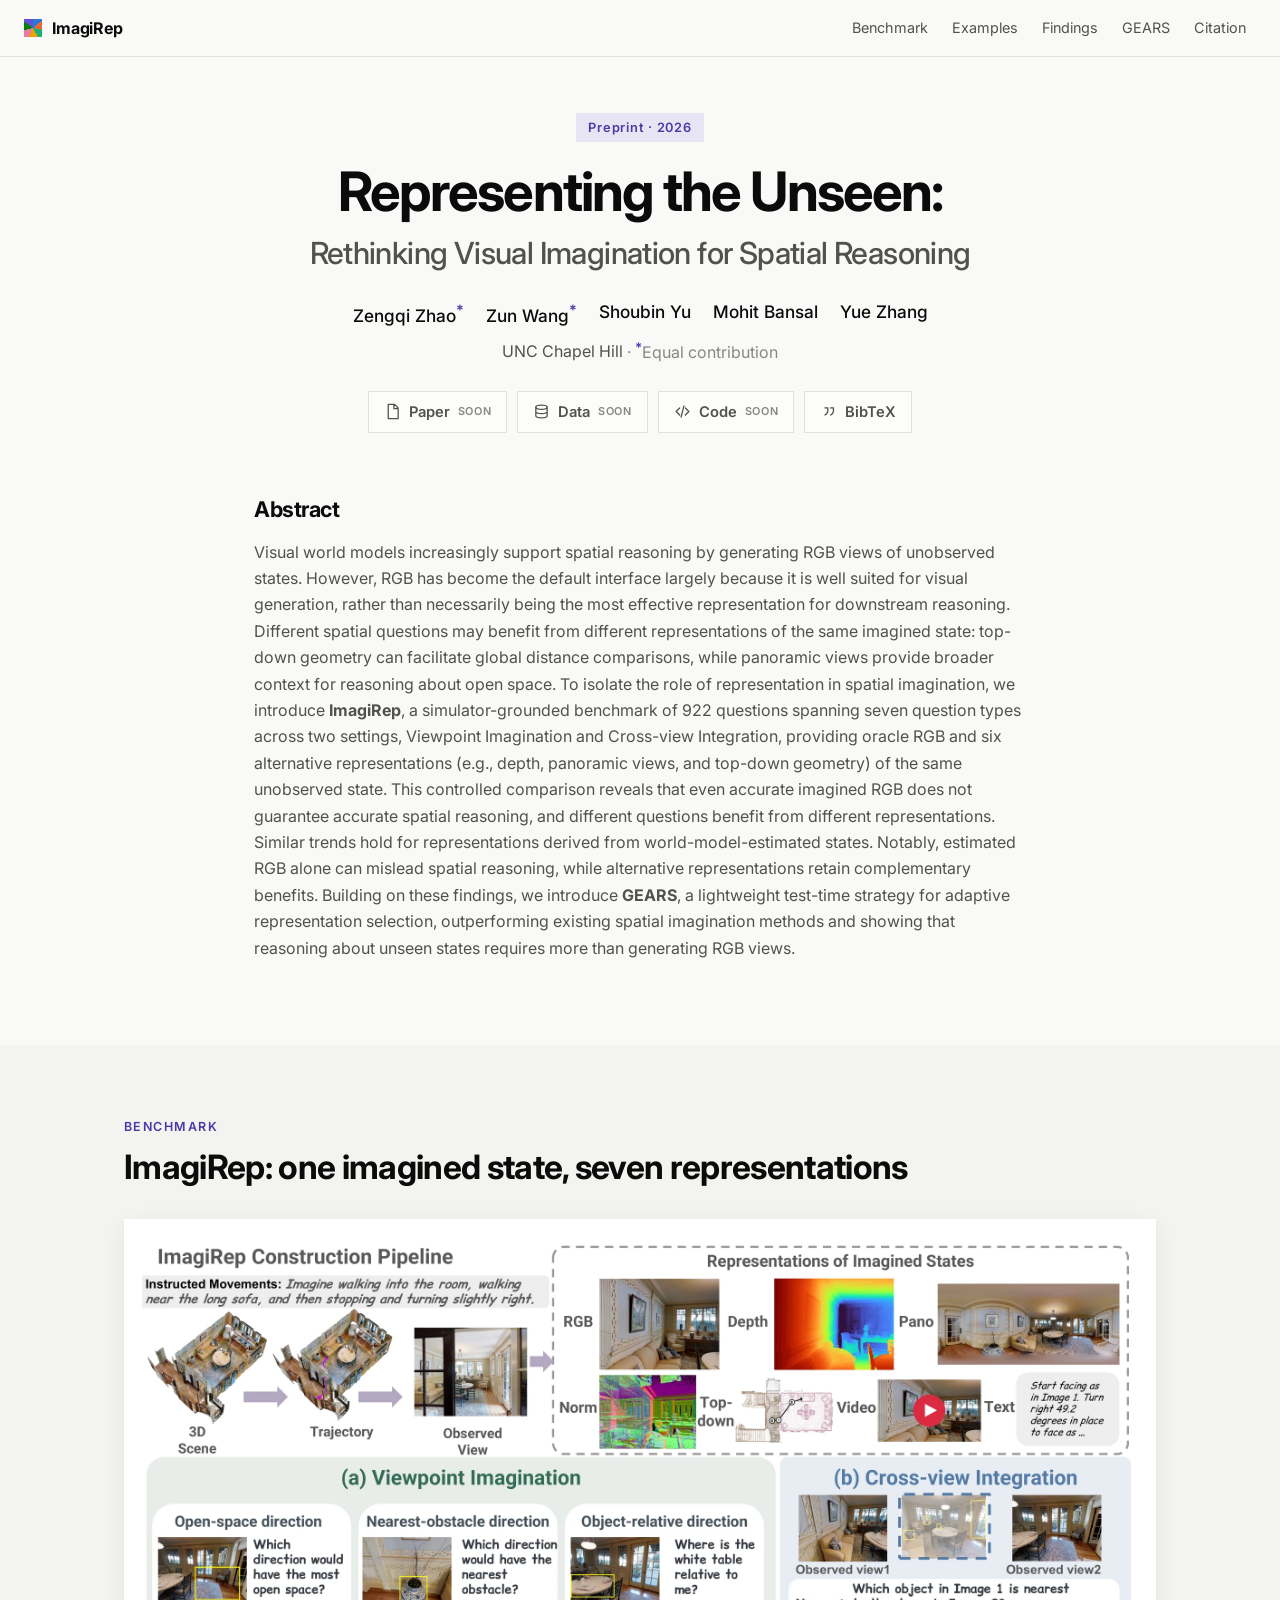
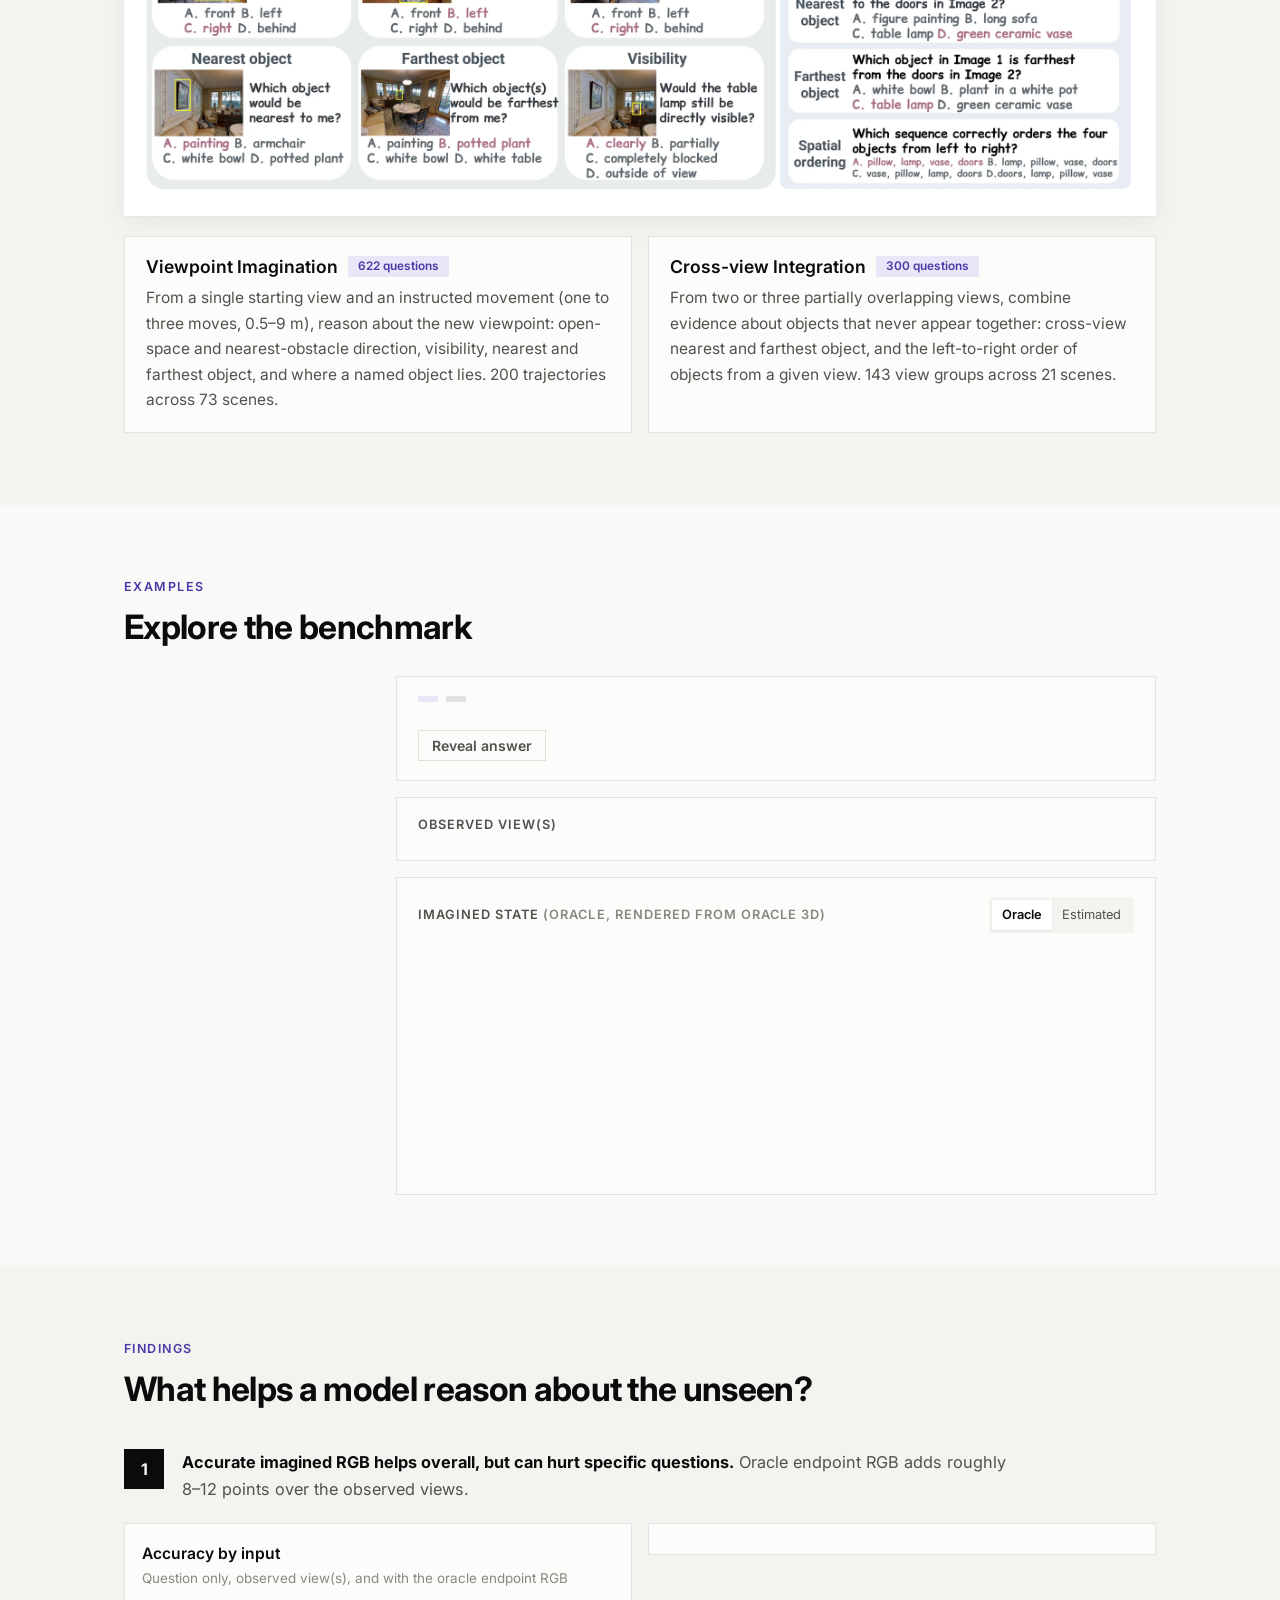
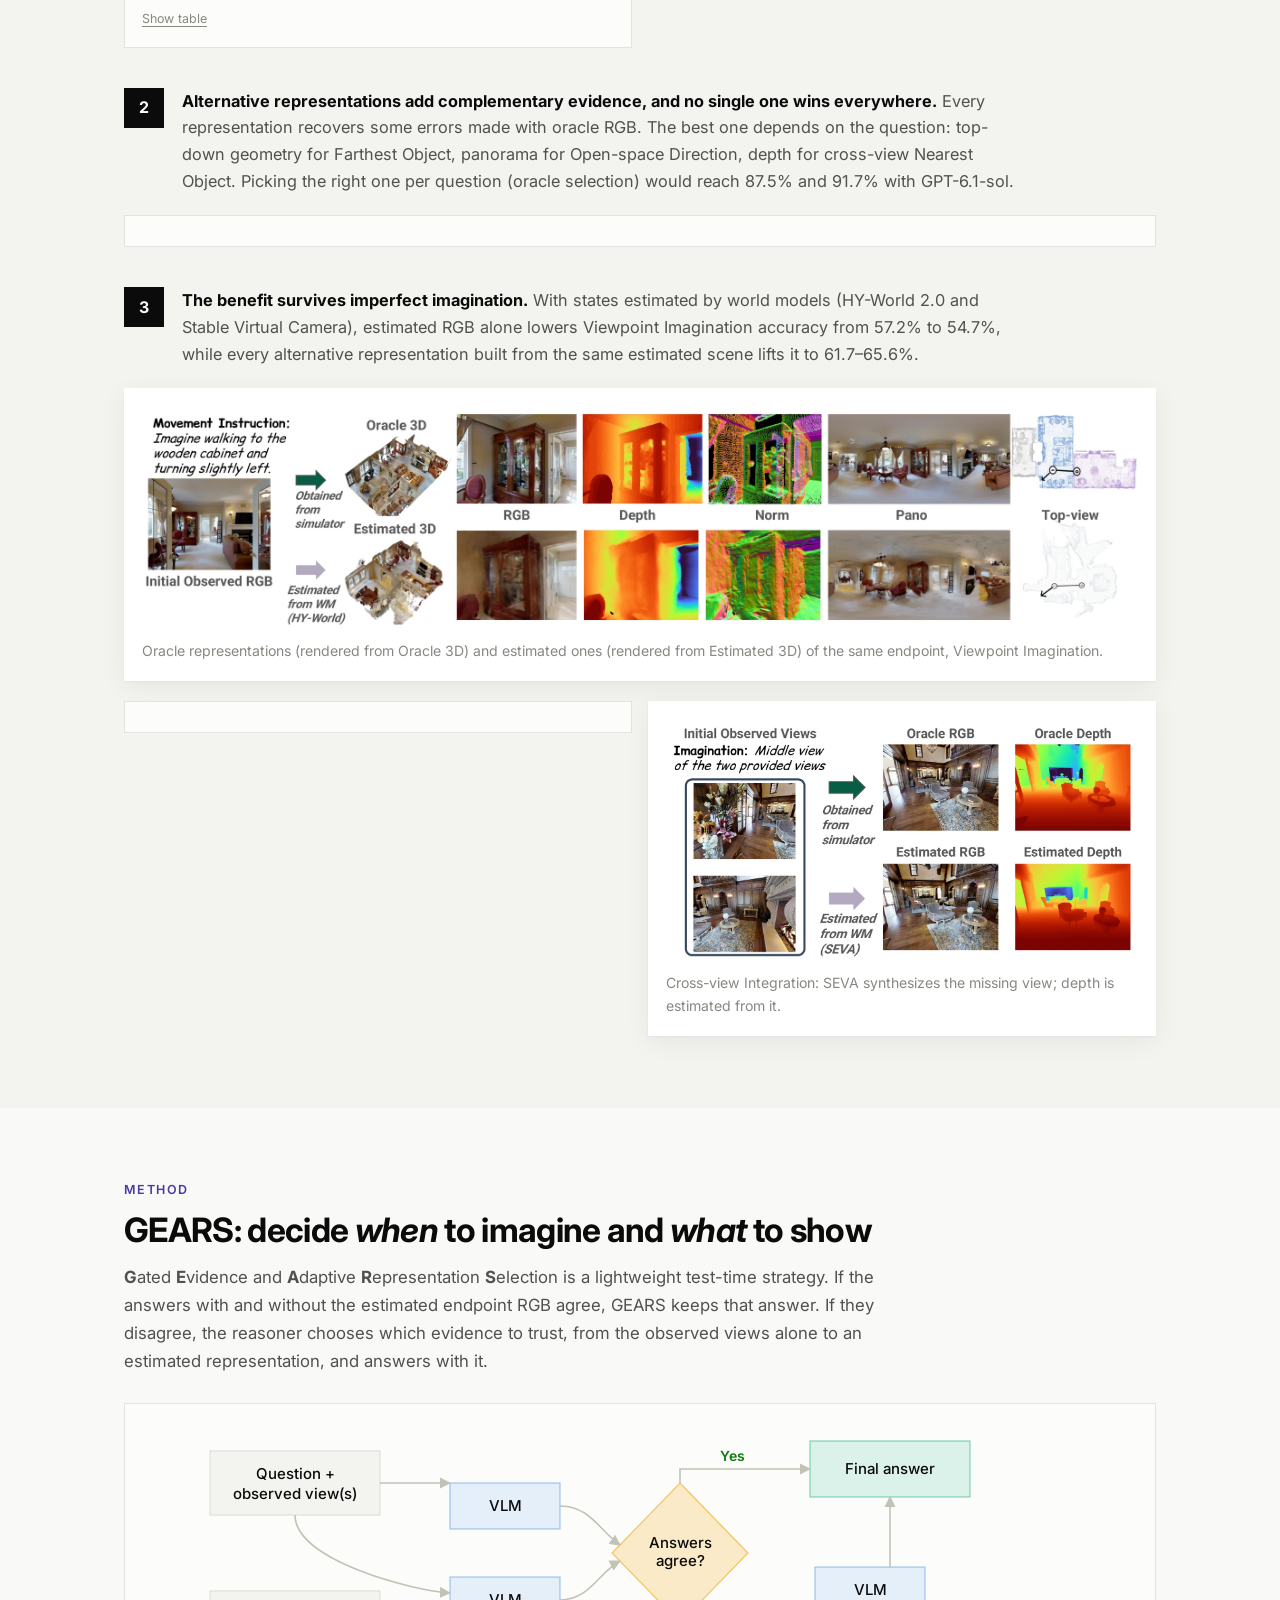
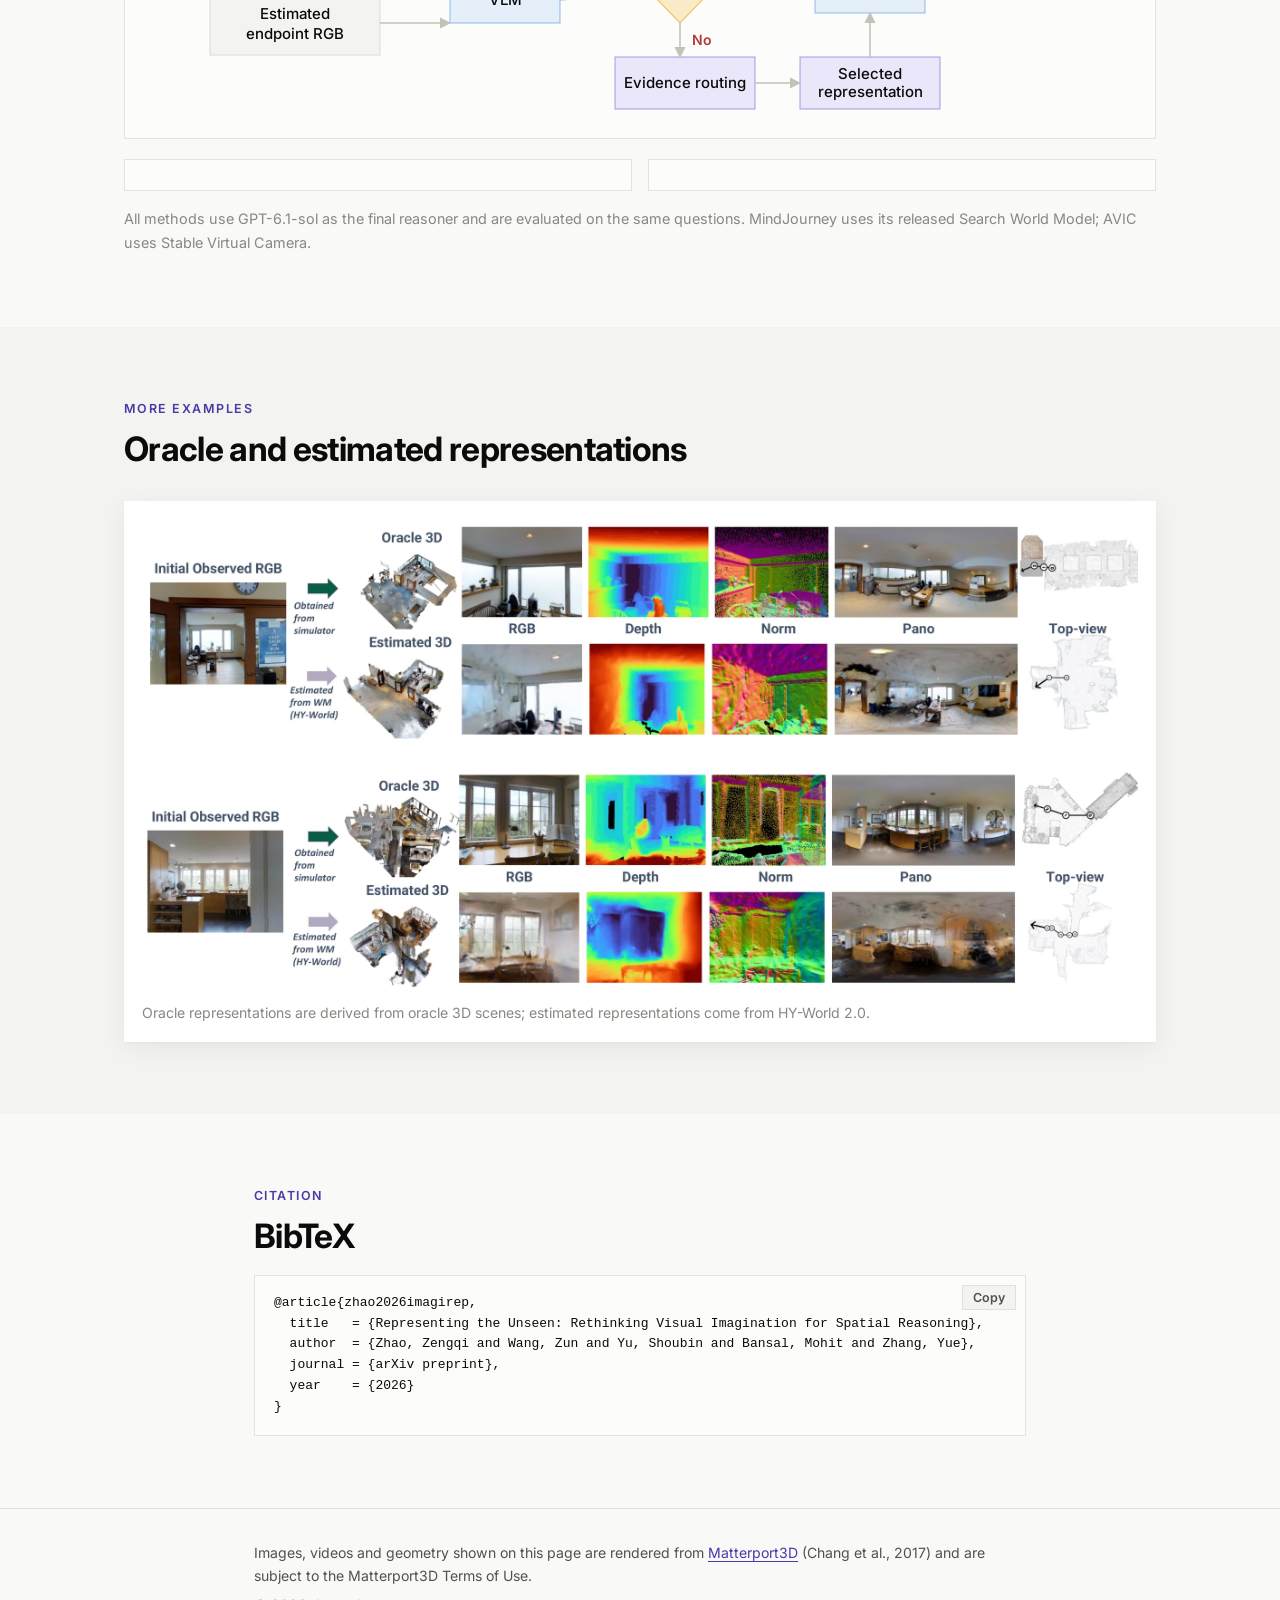
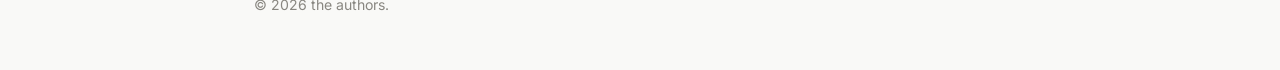
==== commit c1d32095: "Explorer: oracle/estimated switch with the exact GPT inputs, click-only tabs, video-aware cycling; s" ====
--- a/index.src.html
+++ b/index.src.html
@@ -79,11 +79,6 @@
   <div class="wrap">
     <p class="eyebrow">Benchmark</p>
     <h2>ImagiRep: one imagined state, seven representations</h2>
-    <p class="intro">Built on Matterport3D scenes with known geometry and camera poses, ImagiRep keeps the scene, the question and the
-      answer options fixed and changes only how the unobserved state is shown to the model. The <dfn>endpoint</dfn> is the
-      unobserved viewpoint a question is about: where the observer stands after the instructed movement, or the missing view between
-      the given ones. <dfn>Oracle</dfn> representations are rendered from Oracle 3D at the endpoint, so the imagination itself is
-      error-free; <dfn>estimated</dfn> ones are rendered from a scene predicted by a world model.</p>
     <figure class="fig">
       <img src="static/fig/benchmark.webp" alt="ImagiRep construction pipeline, the seven representations of an imagined state, and example questions for both settings" loading="lazy" width="2200" height="1238">
     </figure>
@@ -121,7 +116,10 @@
           <div class="ex-strip" id="ex-observed"></div>
         </div>
         <div class="ex-imagined">
-          <h4>Imagined state <span class="muted">(oracle, rendered from Oracle 3D)</span></h4>
+          <div class="ex-imagined-head">
+            <h4>Imagined state <span class="muted" id="ex-src-note">(oracle, rendered from Oracle 3D)</span></h4>
+            <div class="seg" role="group" aria-label="Oracle or estimated imagined state" id="ex-src"><button type="button" data-src="oracle" aria-pressed="true">Oracle</button><button type="button" data-src="est" aria-pressed="false">Estimated</button></div>
+          </div>
           <div class="ex-tabs" role="tablist" aria-label="Representation" id="ex-tabs"></div>
           <div class="ex-panel" id="ex-panel" role="tabpanel"></div>
         </div>
@@ -138,8 +136,7 @@
     <article class="finding" id="f1">
       <div class="finding-head"><span class="fnum">1</span>
         <p><strong>Accurate imagined RGB helps overall, but can hurt specific questions.</strong> Oracle endpoint RGB adds roughly 8&ndash;12
-          points over the observed views, yet reasoning stays far from perfect, and on Farthest Object questions GPT-6.1-sol drops from
-          68.4% to 58.2% even with the ground-truth view.</p></div>
+          points over the observed views.</p></div>
       <div class="viz-grid">
         <div class="viz" id="viz-inputs"></div>
         <div class="viz" id="viz-pertype"></div>
@@ -207,8 +204,8 @@
           <path data-k="6" d="M670,236 V192"/>
           <path data-k="7" d="M690,146 V76"/>
         </g>
-        <text class="flabel yes" x="520" y="40">Yes</text>
-        <text class="flabel no" x="492" y="224">No</text>
+        <text class="flabel yes" data-k="7" x="520" y="40">Yes</text>
+        <text class="flabel no" data-k="4" x="492" y="224">No</text>
       </svg>
     </div>
     <div class="viz-grid">
@@ -226,7 +223,7 @@
     <h2>Oracle and estimated representations</h2>
     <figure class="fig">
       <img src="static/fig/vis_more2.webp" alt="More examples of oracle and estimated spatial representations" loading="lazy" width="2200" height="1042">
-      <figcaption>Oracle representations are derived from ground-truth 3D scenes; estimated representations come from HY-World 2.0.</figcaption>
+      <figcaption>Oracle representations are derived from oracle 3D scenes; estimated representations come from HY-World 2.0.</figcaption>
     </figure>
   </div>
 </section>
@@ -257,6 +254,7 @@
 <!--DATA-->
 <script src="static/js/charts.js"></script>
 <script src="static/js/explorer.js"></script>
+<script src="static/js/teaser.js"></script>
 <script src="static/js/main.js"></script>
 </body>
 </html>
--- a/static/css/style.css
+++ b/static/css/style.css
@@ -93,7 +93,6 @@
 .abstract h2 { font-size: 1.35rem; margin-bottom: 1rem; }
 .abstract p { color: var(--ink-2); text-align: left; }
 
-.intro dfn { font-style: normal; font-weight: 600; color: var(--ink); }
 /* figures, cards */
 .fig { margin: 32px 0 0; background: var(--surface-2); box-shadow: var(--shadow); padding: 18px; }
 .fig img { width: 100%; height: auto; filter: brightness(.94); }
@@ -127,6 +126,11 @@
 /* looping clips in place of stacked frames */
 .tz-clip { overflow: hidden; border-radius: calc(var(--u) * 2.5); box-shadow: 0 calc(var(--u) * .8) calc(var(--u) * 2.4) rgba(0,0,0,.18); background: #ddd; }
 .tz-clip img { width: 100%; height: 100%; object-fit: cover; display: block; }
+/* step-by-step reveal (static/js/teaser.js); without JS everything is simply shown */
+.teaser.anim [data-step] { opacity: 0; transform: translateY(calc(var(--u) * 4)); transition: opacity .5s ease, transform .5s ease, stroke-dashoffset .7s ease; }
+.teaser.anim [data-step].on { opacity: 1; transform: none; }
+.teaser.anim path[data-step] { transform: none; stroke-dasharray: var(--len); stroke-dashoffset: var(--len); }
+.teaser.anim path[data-step].on { stroke-dashoffset: 0; }
 
 /* ---------- explorer ---------- */
 .explorer { margin-top: 28px; display: grid; grid-template-columns: 252px 1fr; gap: 20px; align-items: start; }
@@ -154,6 +158,9 @@
 .ex-tab { font: inherit; font-size: .86rem; display: inline-flex; align-items: center; gap: 7px; padding: 6px 12px 6px 10px; border: 1px solid var(--line); background: var(--surface-2); color: var(--ink-2); cursor: pointer; }
 .ex-tab::before { content: ""; width: 10px; height: 10px; background: var(--c); }
 .ex-tab[aria-selected="true"] { color: var(--ink); border-color: var(--c); box-shadow: 0 0 0 1px var(--c); font-weight: 600; }
+.ex-tab:disabled { opacity: .35; cursor: not-allowed; }
+.ex-imagined-head { display: flex; align-items: center; justify-content: space-between; gap: 12px; flex-wrap: wrap; margin-bottom: 10px; }
+.ex-imagined-head h4 { margin: 0; }
 .ex-panel { min-height: 220px; display: flex; gap: 12px; flex-wrap: wrap; }
 .ex-panel figure { margin: 0; flex: 1 1 260px; }
 .ex-panel img, .ex-panel video { width: 100%; max-height: 440px; object-fit: contain; background: var(--band); }
@@ -220,6 +227,8 @@
 .flow .fe path { fill: none; stroke: var(--axis); stroke-width: 1.6; marker-end: url(#fa); }
 .flow .fe path.faint { display: none; }
 .flow marker path { fill: var(--axis); }
+.flow.anim [data-k] { opacity: 0; transition: opacity .45s ease; }
+.flow.anim [data-k].on { opacity: 1; }
 .flow .flabel { font: 600 14px var(--font); }
 .flow .flabel.yes { fill: #0ca30c; } .flow .flabel.no { fill: #e66767; }
 @media (prefers-color-scheme: light) {
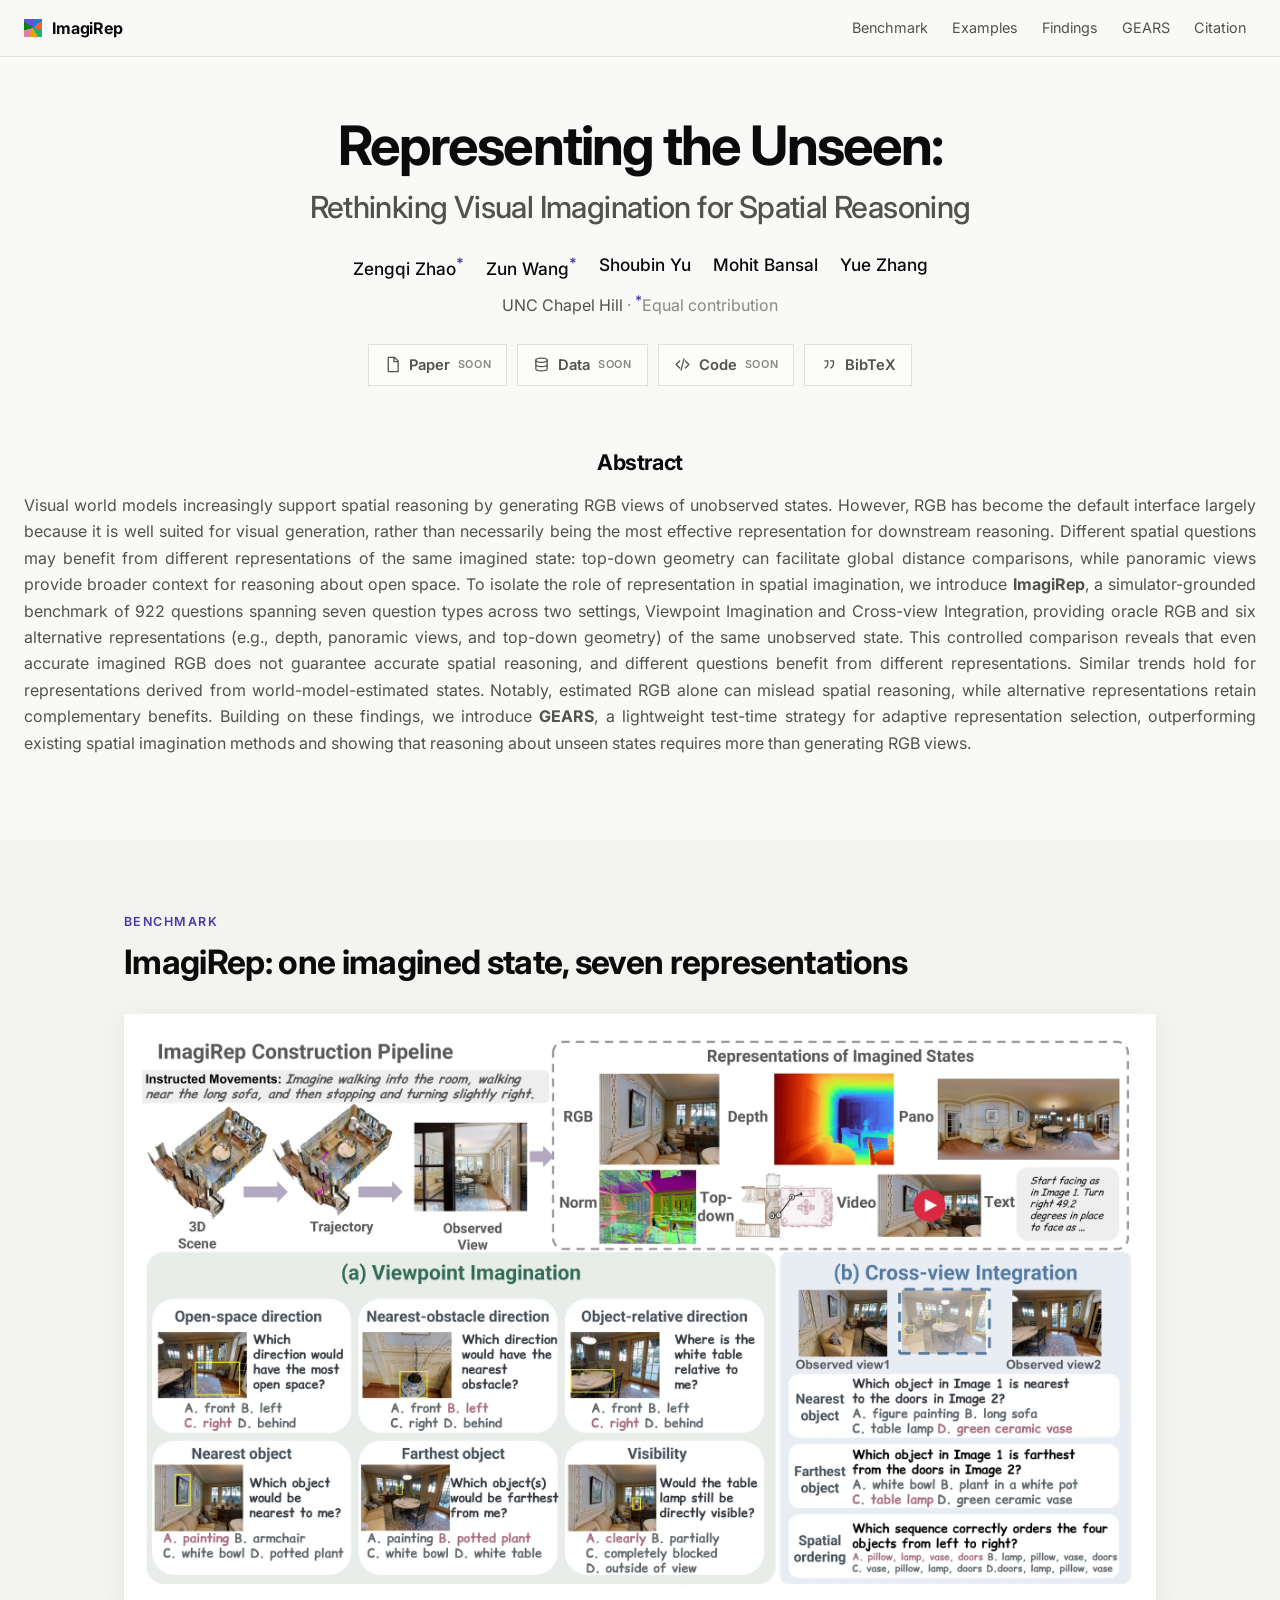
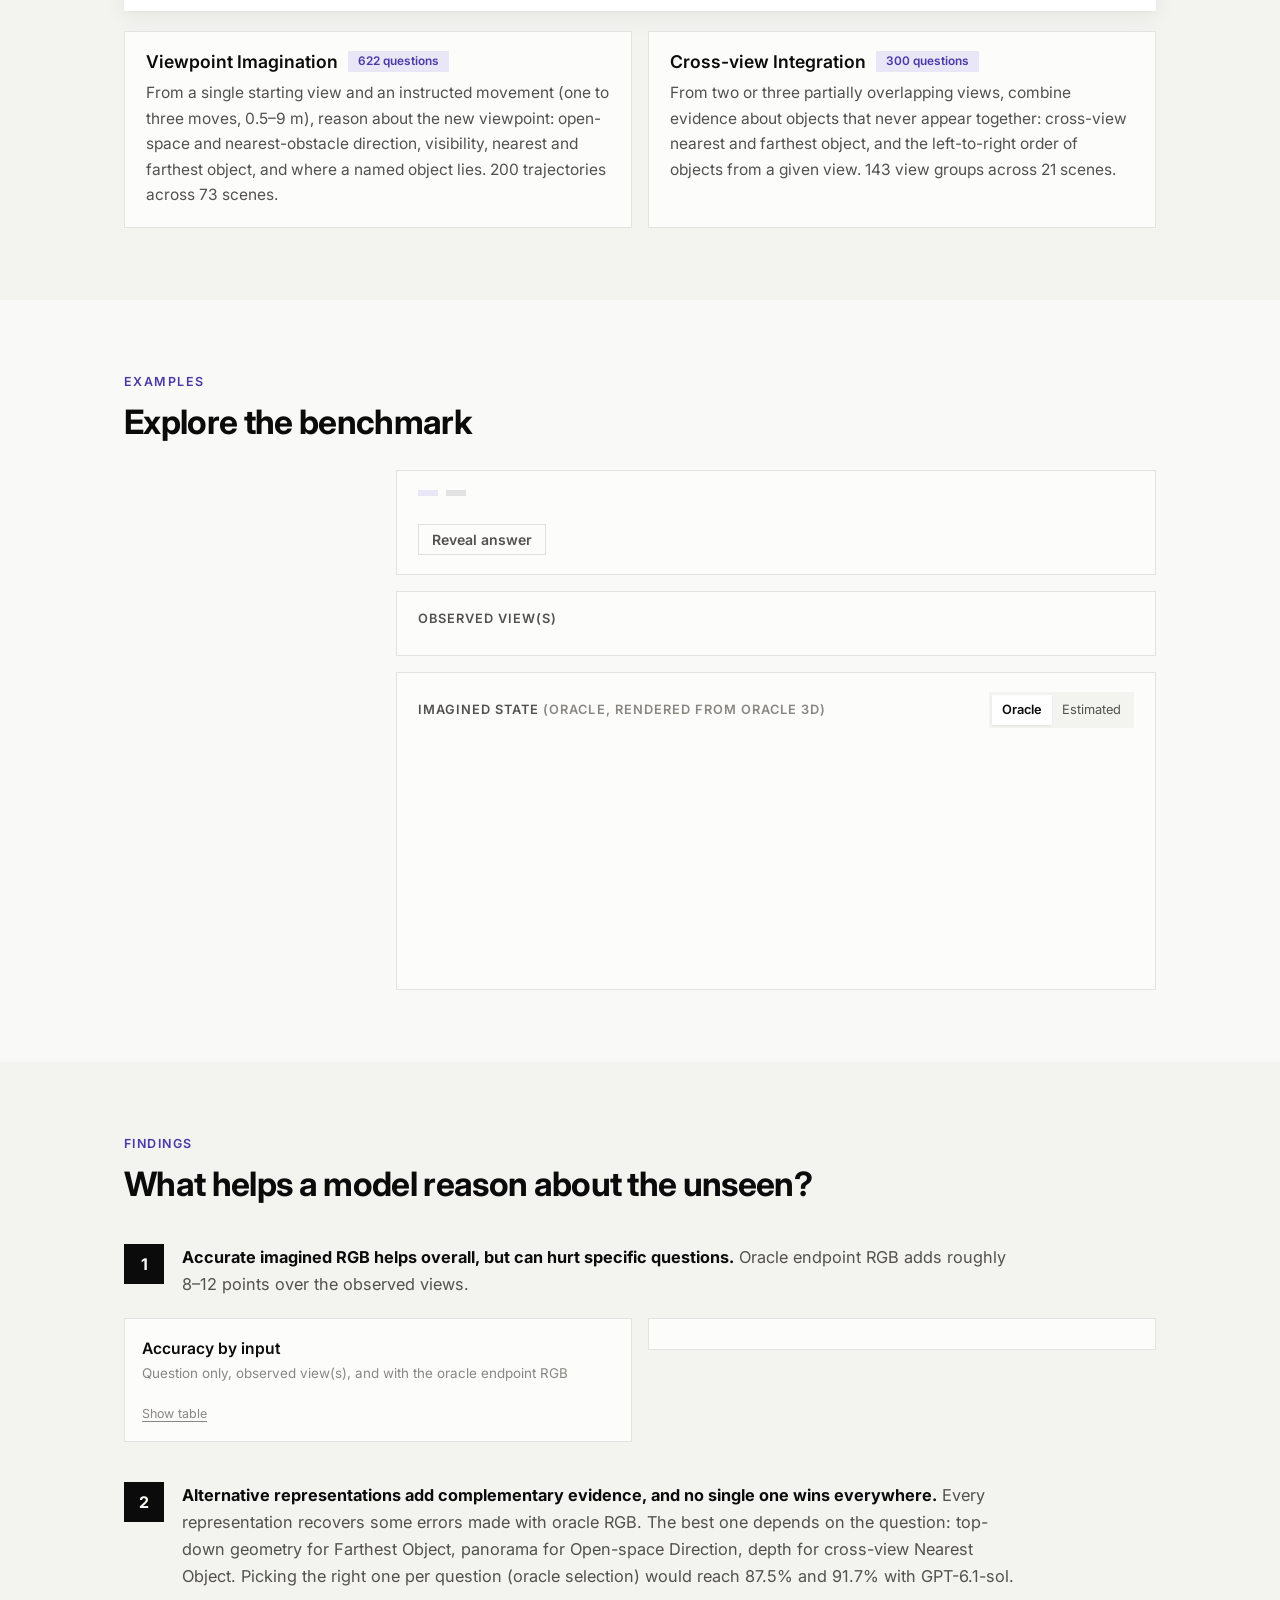
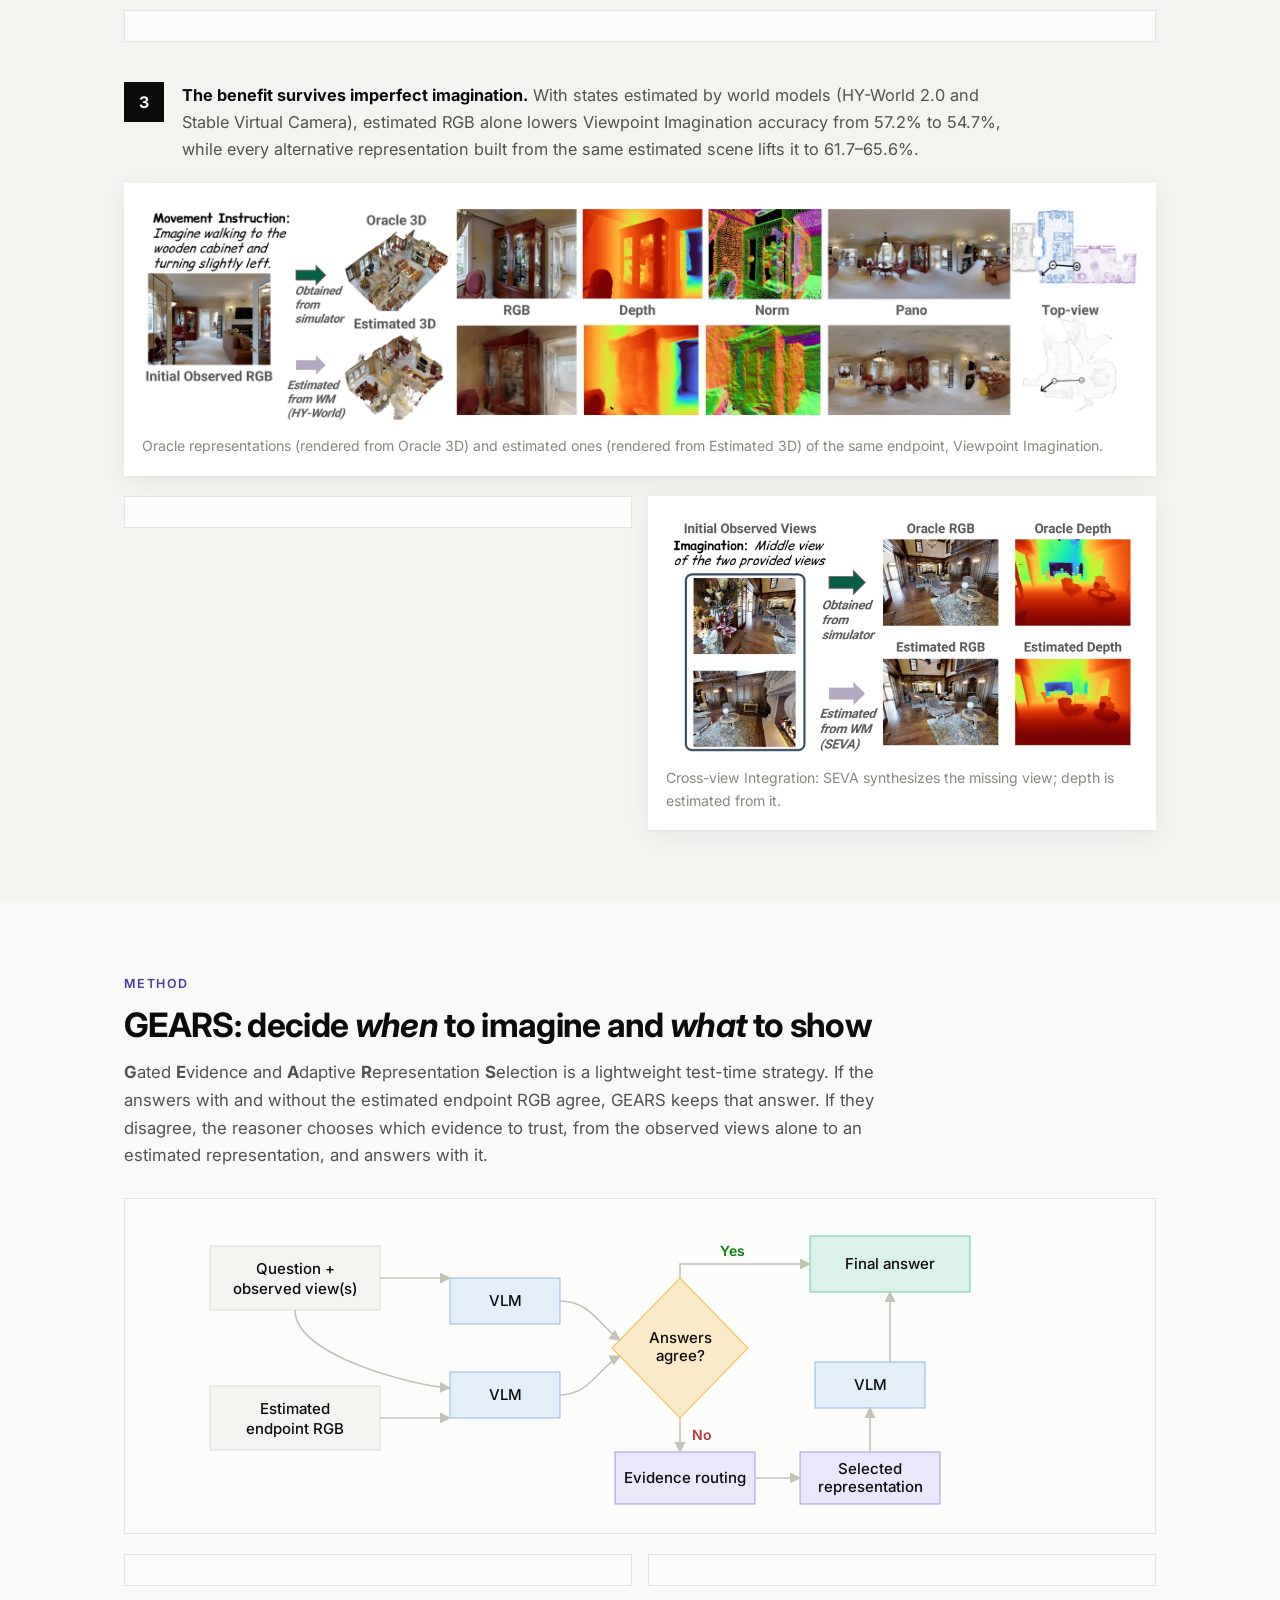
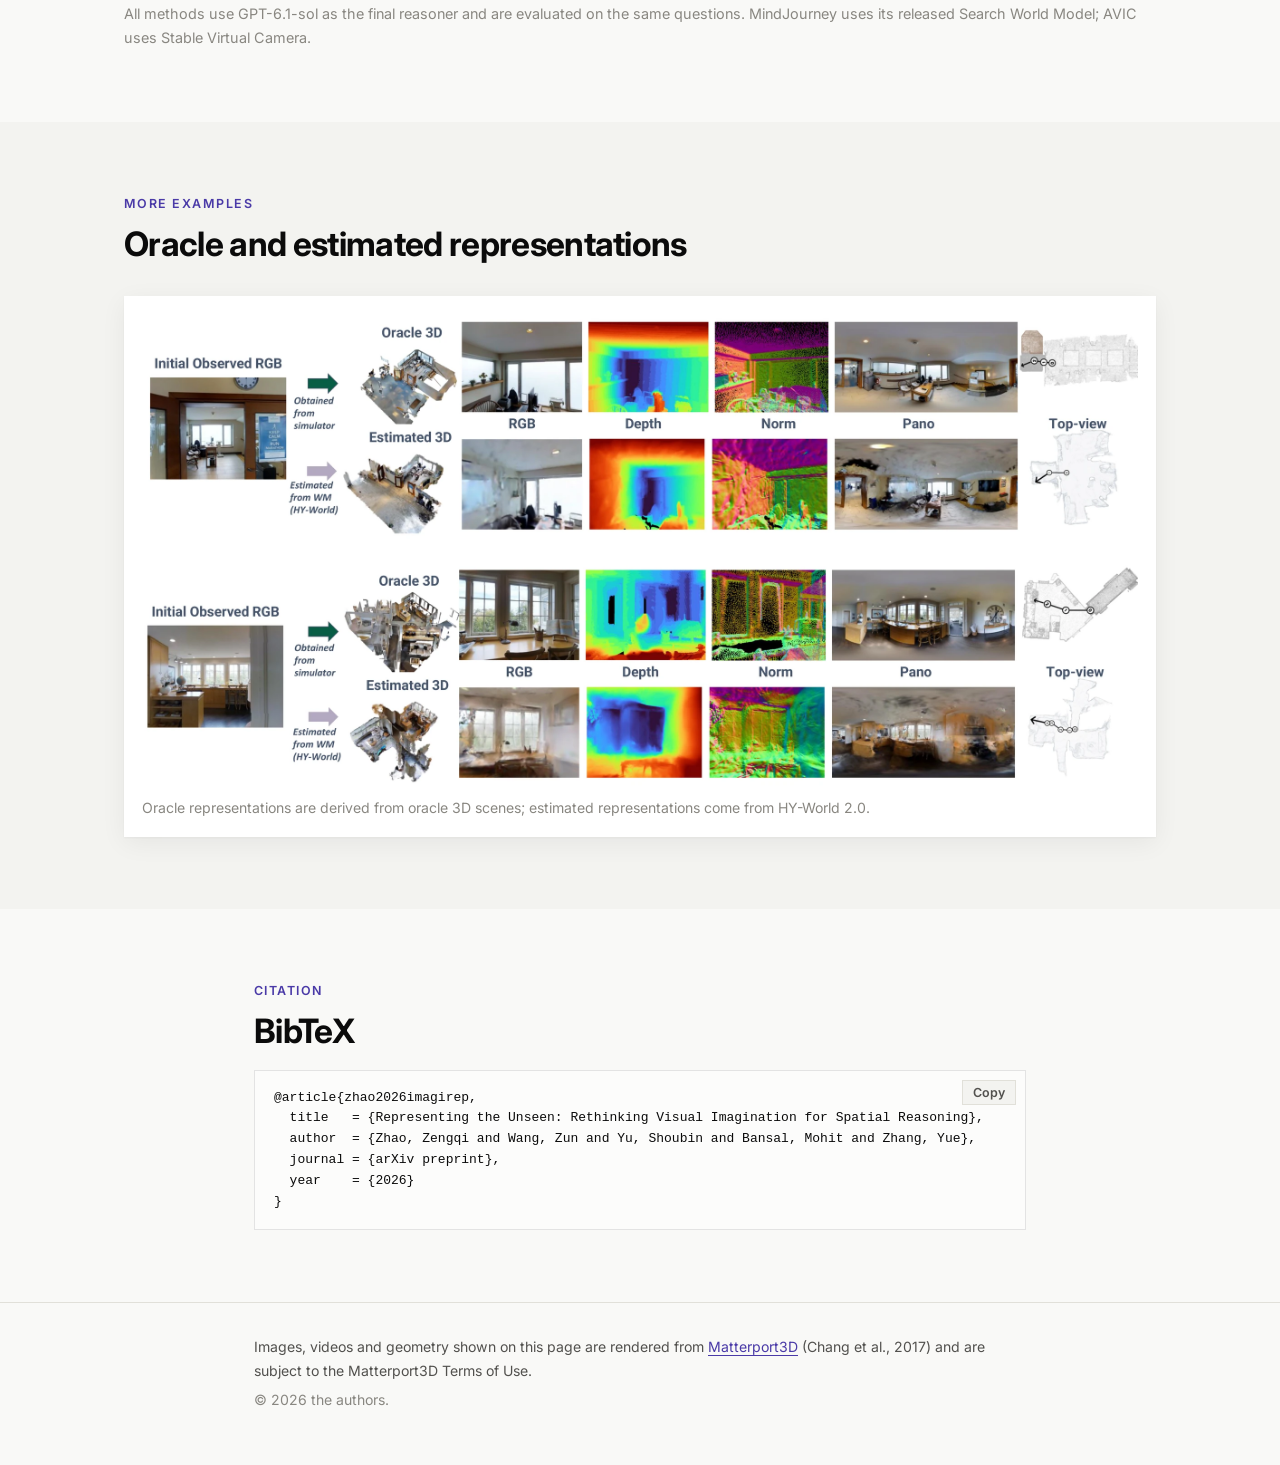
==== commit 7a9041c3: "Hero without the venue tag; abstract as wide as the teaser; teaser arrows clear of the Q titles; Q4 " ====
--- a/index.src.html
+++ b/index.src.html
@@ -35,7 +35,6 @@
 <main id="main">
 <section class="hero" id="top">
   <div class="wrap">
-    <p class="venue">Preprint &middot; 2026</p>
     <h1>Representing the Unseen:<br><span>Rethinking Visual Imagination for Spatial Reasoning</span></h1>
     <p class="authors">
       <span>Zengqi Zhao<sup>*</sup></span><span>Zun Wang<sup>*</sup></span><span>Shoubin Yu</span><span>Mohit Bansal</span><span>Yue Zhang</span>
@@ -51,7 +50,7 @@
 </section>
 
 <section class="abstract" aria-labelledby="abs-h">
-  <div class="wrap narrow">
+  <div class="wrap wide">
     <h2 id="abs-h">Abstract</h2>
     <p>Visual world models increasingly support spatial reasoning by generating RGB views of unobserved states. However, RGB has become
       the default interface largely because it is well suited for visual generation, rather than necessarily being the most effective
--- a/static/css/style.css
+++ b/static/css/style.css
@@ -73,7 +73,6 @@
 
 /* hero */
 .hero { padding: 56px 0 40px; text-align: center; }
-.venue { display: inline-block; font-size: .8rem; font-weight: 600; letter-spacing: .06em; color: var(--accent-ink); background: color-mix(in srgb, var(--accent) 12%, transparent); padding: 4px 12px; margin-bottom: 1.1rem; }
 .hero h1 { font-size: clamp(2rem, 1.2rem + 3.4vw, 3.4rem); letter-spacing: -0.035em; font-weight: 700; }
 .hero h1 span { display: block; font-size: .56em; font-weight: 500; letter-spacing: -0.02em; color: var(--ink-2); margin-top: .35em; }
 .authors { margin-top: 1.6rem; display: flex; flex-wrap: wrap; justify-content: center; gap: 6px 22px; font-size: 1.08rem; font-weight: 500; }
@@ -90,8 +89,8 @@
 .teaser-sec { padding: 4px 0 8px; }
 
 .abstract { padding-top: 24px; }
-.abstract h2 { font-size: 1.35rem; margin-bottom: 1rem; }
-.abstract p { color: var(--ink-2); text-align: left; }
+.abstract h2 { font-size: 1.35rem; margin-bottom: 1rem; text-align: center; }
+.abstract p { color: var(--ink-2); text-align: justify; hyphens: auto; }
 
 /* figures, cards */
 .fig { margin: 32px 0 0; background: var(--surface-2); box-shadow: var(--shadow); padding: 18px; }
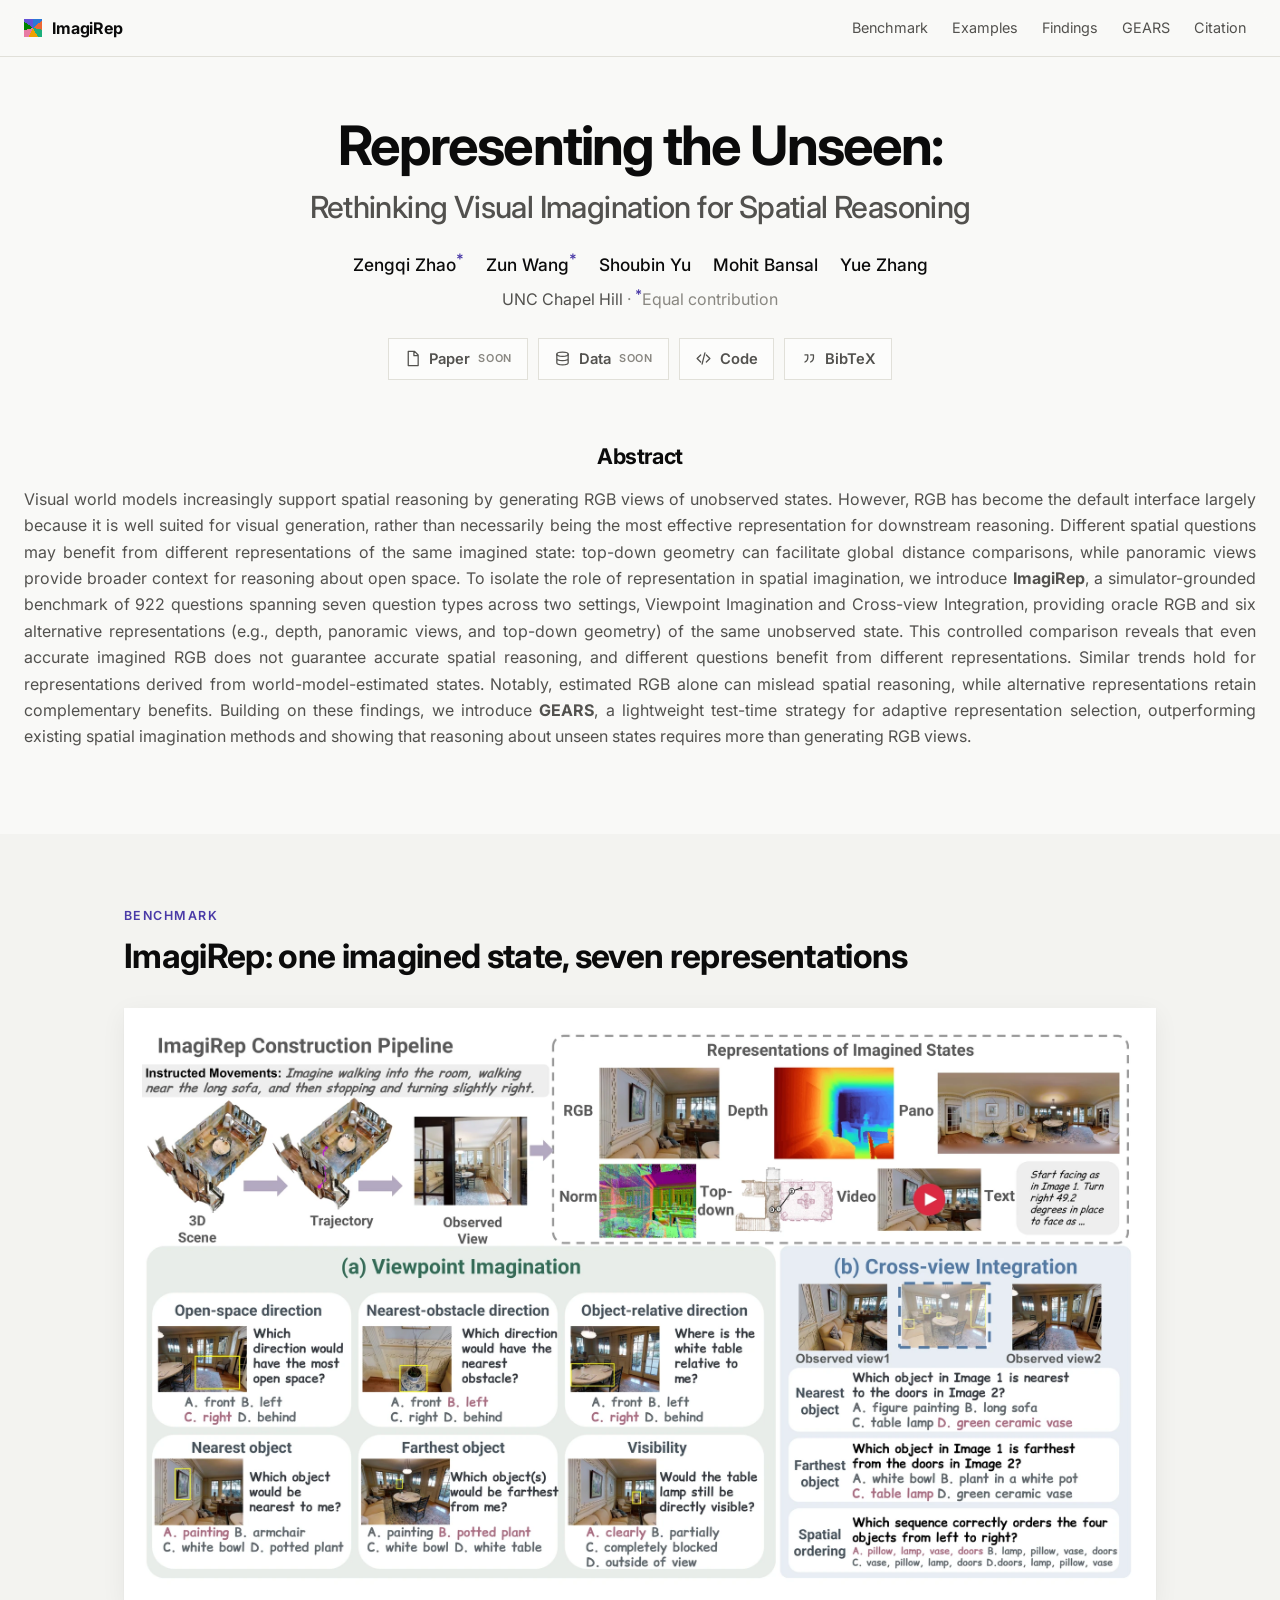
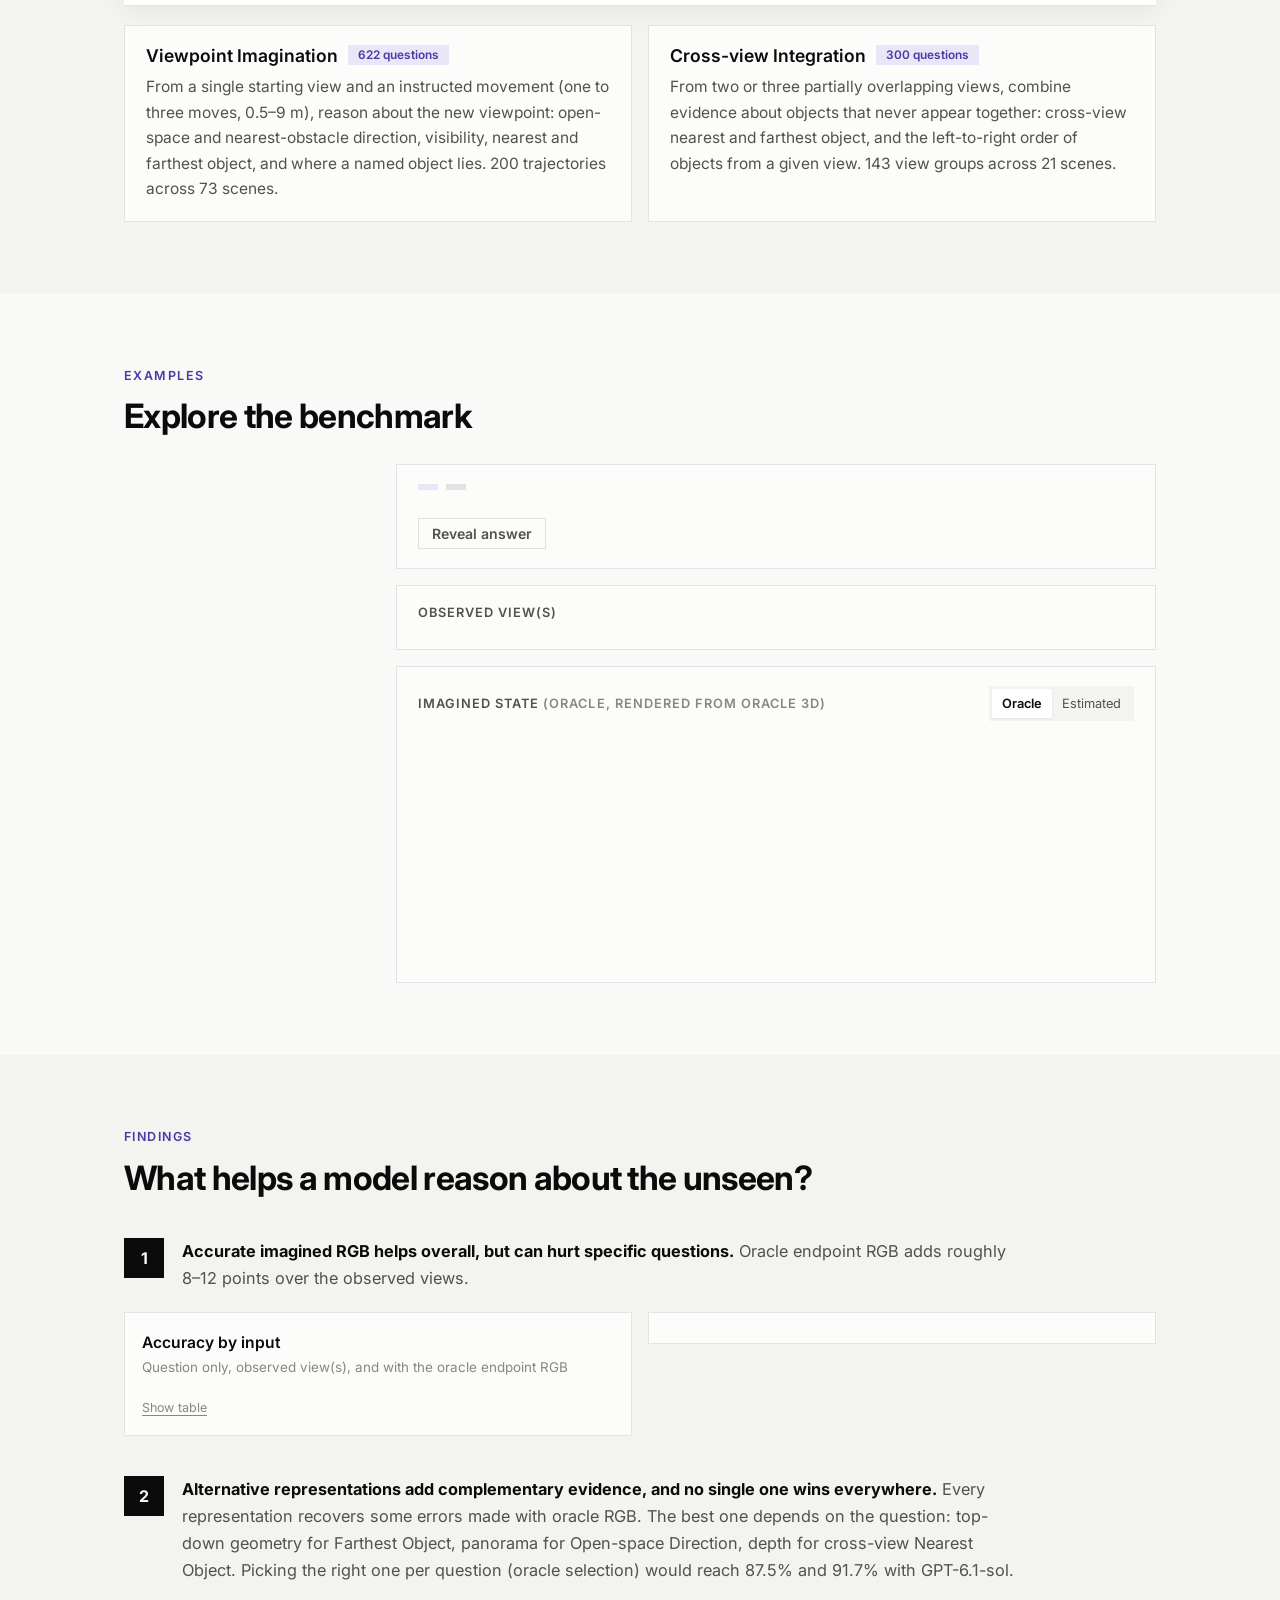
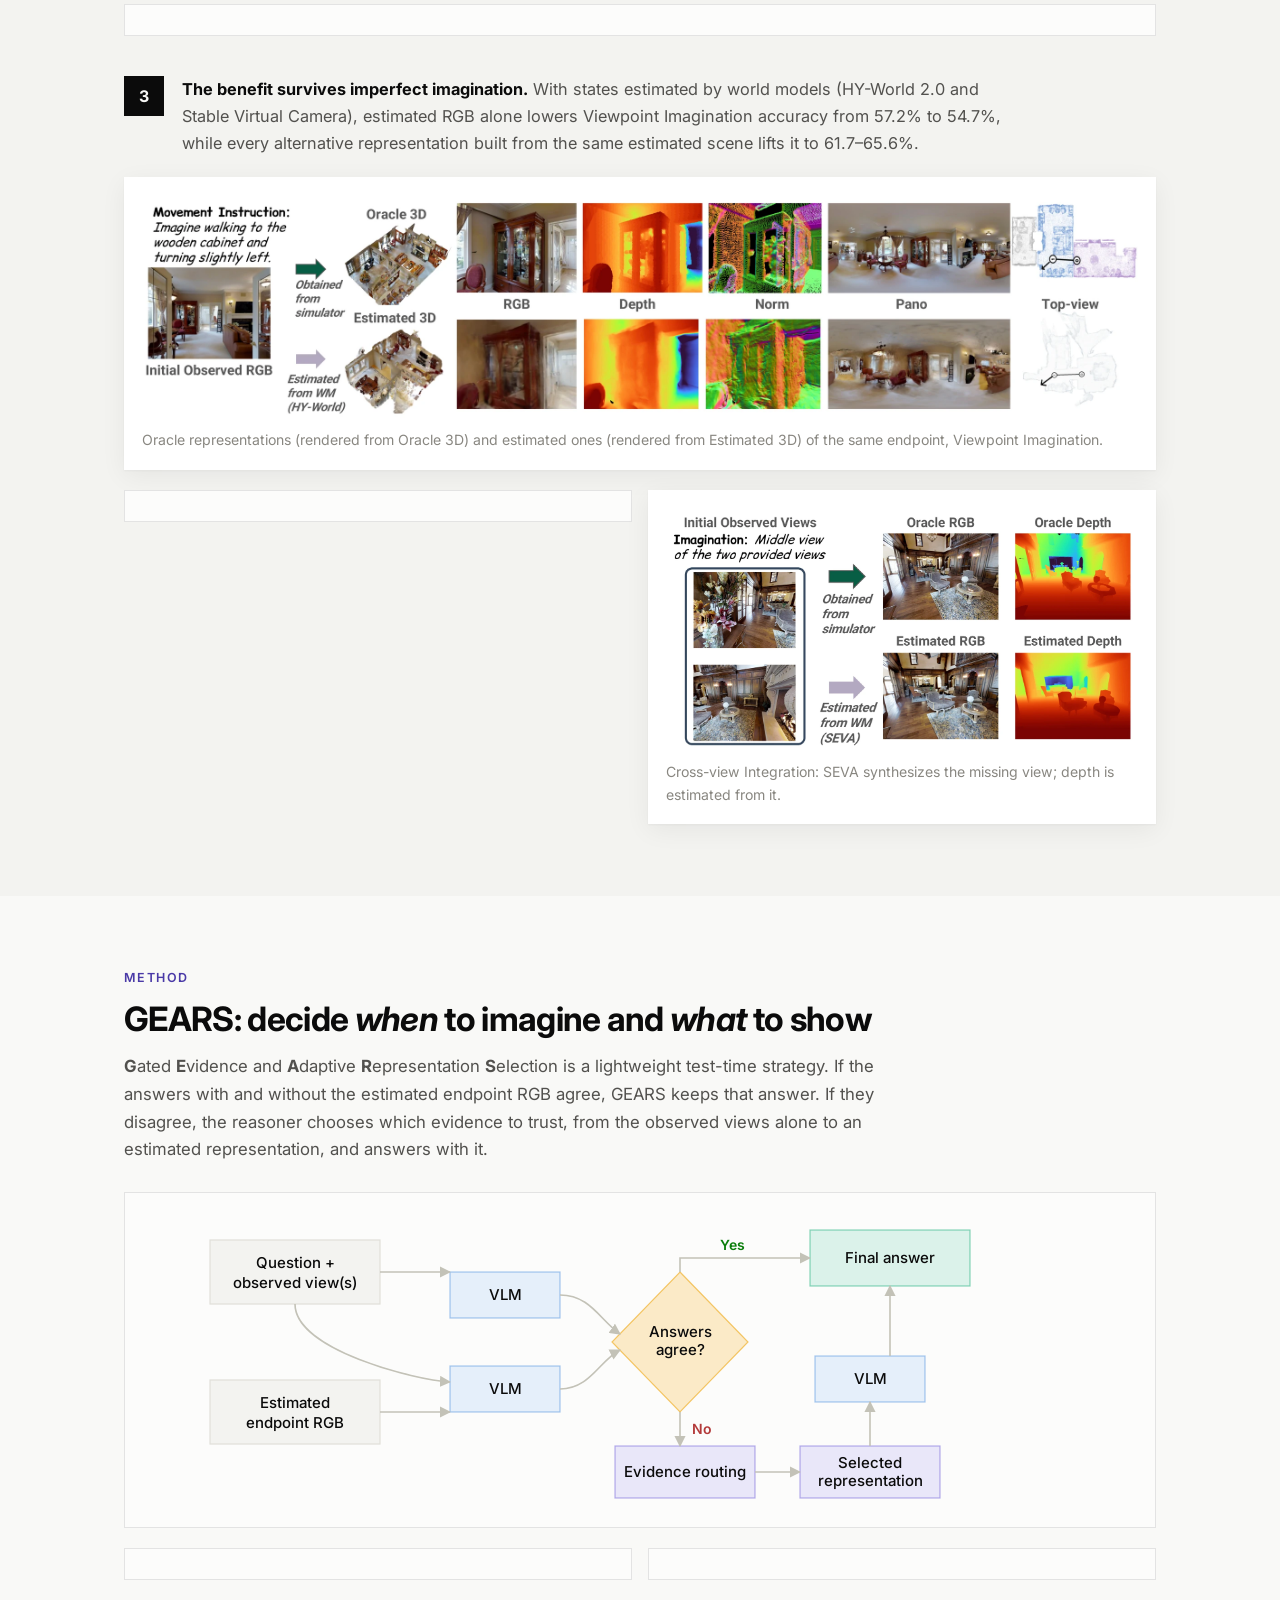
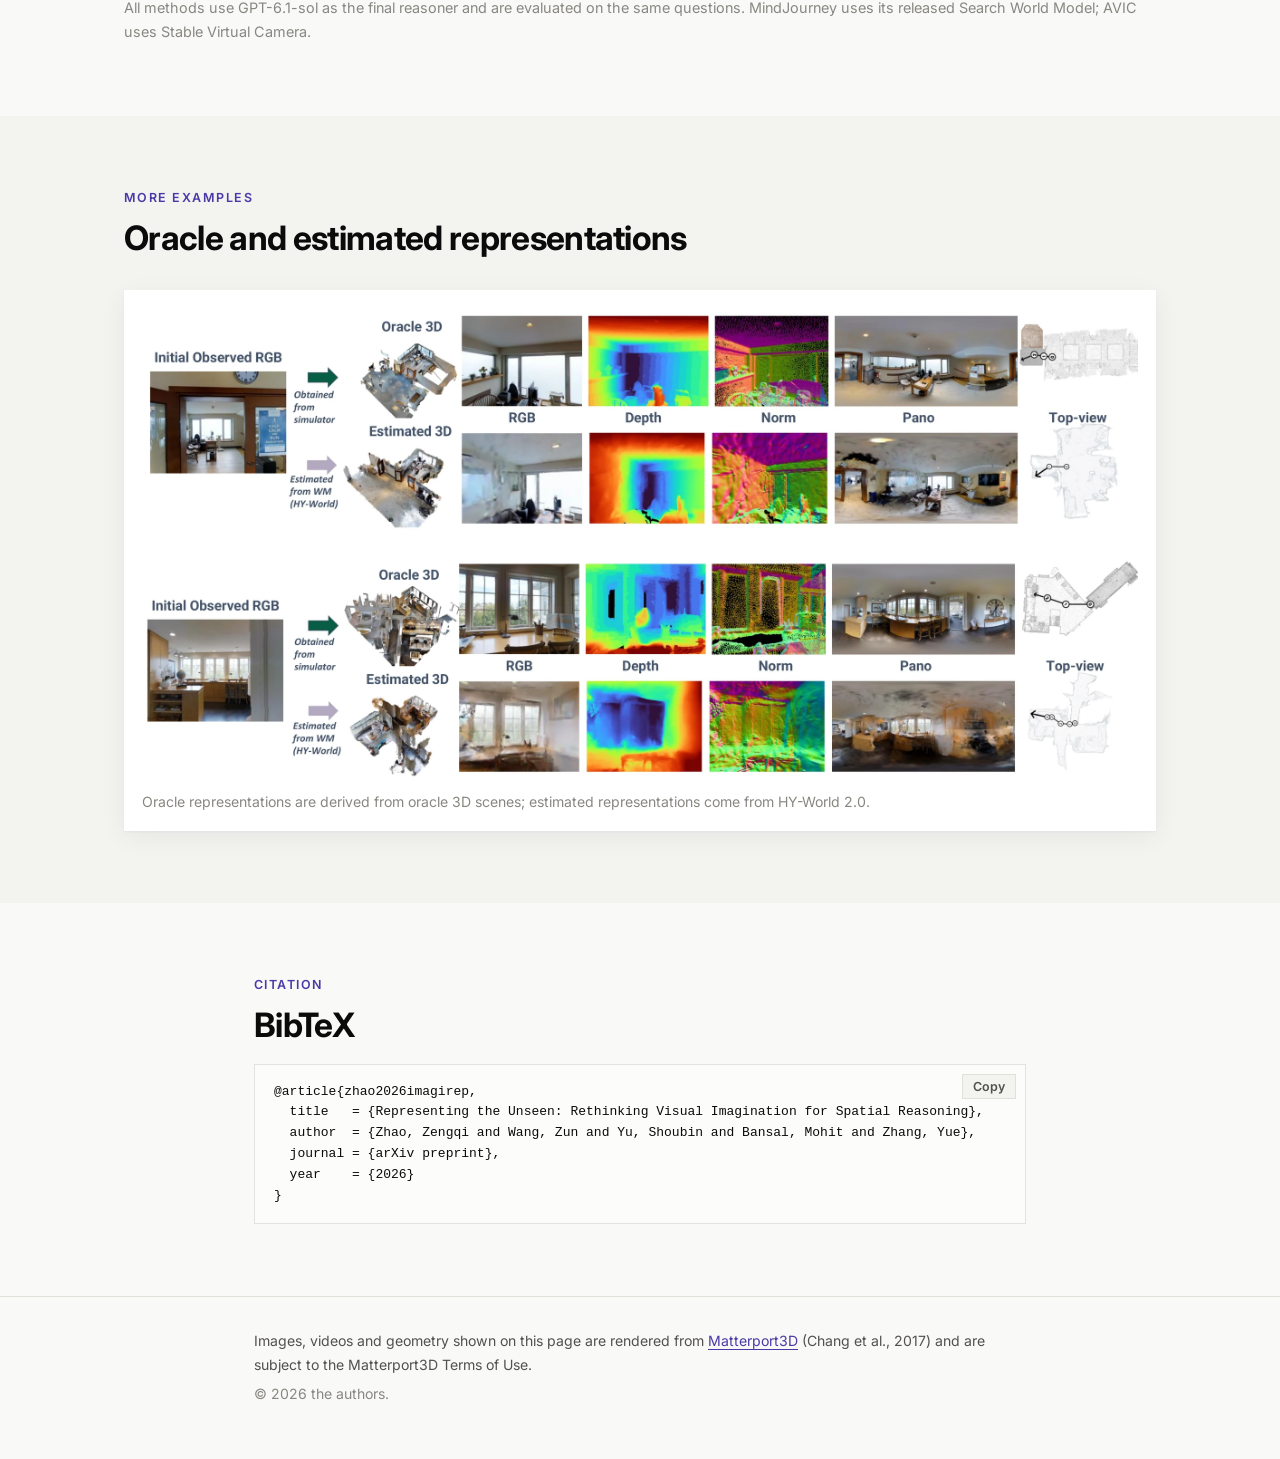
==== commit 9649d716: "Link the Code button to the GitHub repository" ====
--- a/index.src.html
+++ b/index.src.html
@@ -43,7 +43,7 @@
     <div class="links">
       <a class="btn" href="#" aria-disabled="true" data-soon><svg viewBox="0 0 24 24" aria-hidden="true"><path d="M6 2h9l5 5v15H6z M14 2v6h6"/></svg>Paper<span class="soon">soon</span></a>
       <a class="btn" href="#" aria-disabled="true" data-soon><svg viewBox="0 0 24 24" aria-hidden="true"><ellipse cx="12" cy="6" rx="8" ry="3"/><path d="M4 6v12c0 1.7 3.6 3 8 3s8-1.3 8-3V6 M4 12c0 1.7 3.6 3 8 3s8-1.3 8-3"/></svg>Data<span class="soon">soon</span></a>
-      <a class="btn" href="#" aria-disabled="true" data-soon><svg viewBox="0 0 24 24" aria-hidden="true"><path d="m8 7-5 5 5 5 M16 7l5 5-5 5 M14 4l-4 16"/></svg>Code<span class="soon">soon</span></a>
+      <a class="btn" href="https://github.com/Imagirep/ImagiRep"><svg viewBox="0 0 24 24" aria-hidden="true"><path d="m8 7-5 5 5 5 M16 7l5 5-5 5 M14 4l-4 16"/></svg>Code</a>
       <a class="btn" href="#citation"><svg viewBox="0 0 24 24" aria-hidden="true"><path d="M7 7h4v4c0 3-2 5-4 6 M15 7h4v4c0 3-2 5-4 6"/></svg>BibTeX</a>
     </div>
   </div>
--- a/static/css/style.css
+++ b/static/css/style.css
@@ -75,8 +75,8 @@
 .hero { padding: 56px 0 40px; text-align: center; }
 .hero h1 { font-size: clamp(2rem, 1.2rem + 3.4vw, 3.4rem); letter-spacing: -0.035em; font-weight: 700; }
 .hero h1 span { display: block; font-size: .56em; font-weight: 500; letter-spacing: -0.02em; color: var(--ink-2); margin-top: .35em; }
-.authors { margin-top: 1.6rem; display: flex; flex-wrap: wrap; justify-content: center; gap: 6px 22px; font-size: 1.08rem; font-weight: 500; }
-.authors sup, .affil sup { color: var(--accent-ink); font-weight: 600; }
+.authors { margin-top: 1.6rem; display: flex; flex-wrap: wrap; justify-content: center; align-items: baseline; gap: 6px 22px; font-size: 1.08rem; font-weight: 500; }
+.authors sup, .affil sup { color: var(--accent-ink); font-weight: 600; line-height: 0; }   /* the * must not push its name down */
 .affil { margin-top: .4rem; color: var(--ink-2); }
 .links { margin-top: 1.6rem; display: flex; flex-wrap: wrap; gap: 10px; justify-content: center; }
 .btn { display: inline-flex; align-items: center; gap: 8px; padding: 9px 16px; background: var(--surface); color: var(--ink-2); box-shadow: inset 0 0 0 1px var(--line); text-decoration: none; font-weight: 600; font-size: .92rem; border: 0; cursor: pointer; font-family: inherit; }
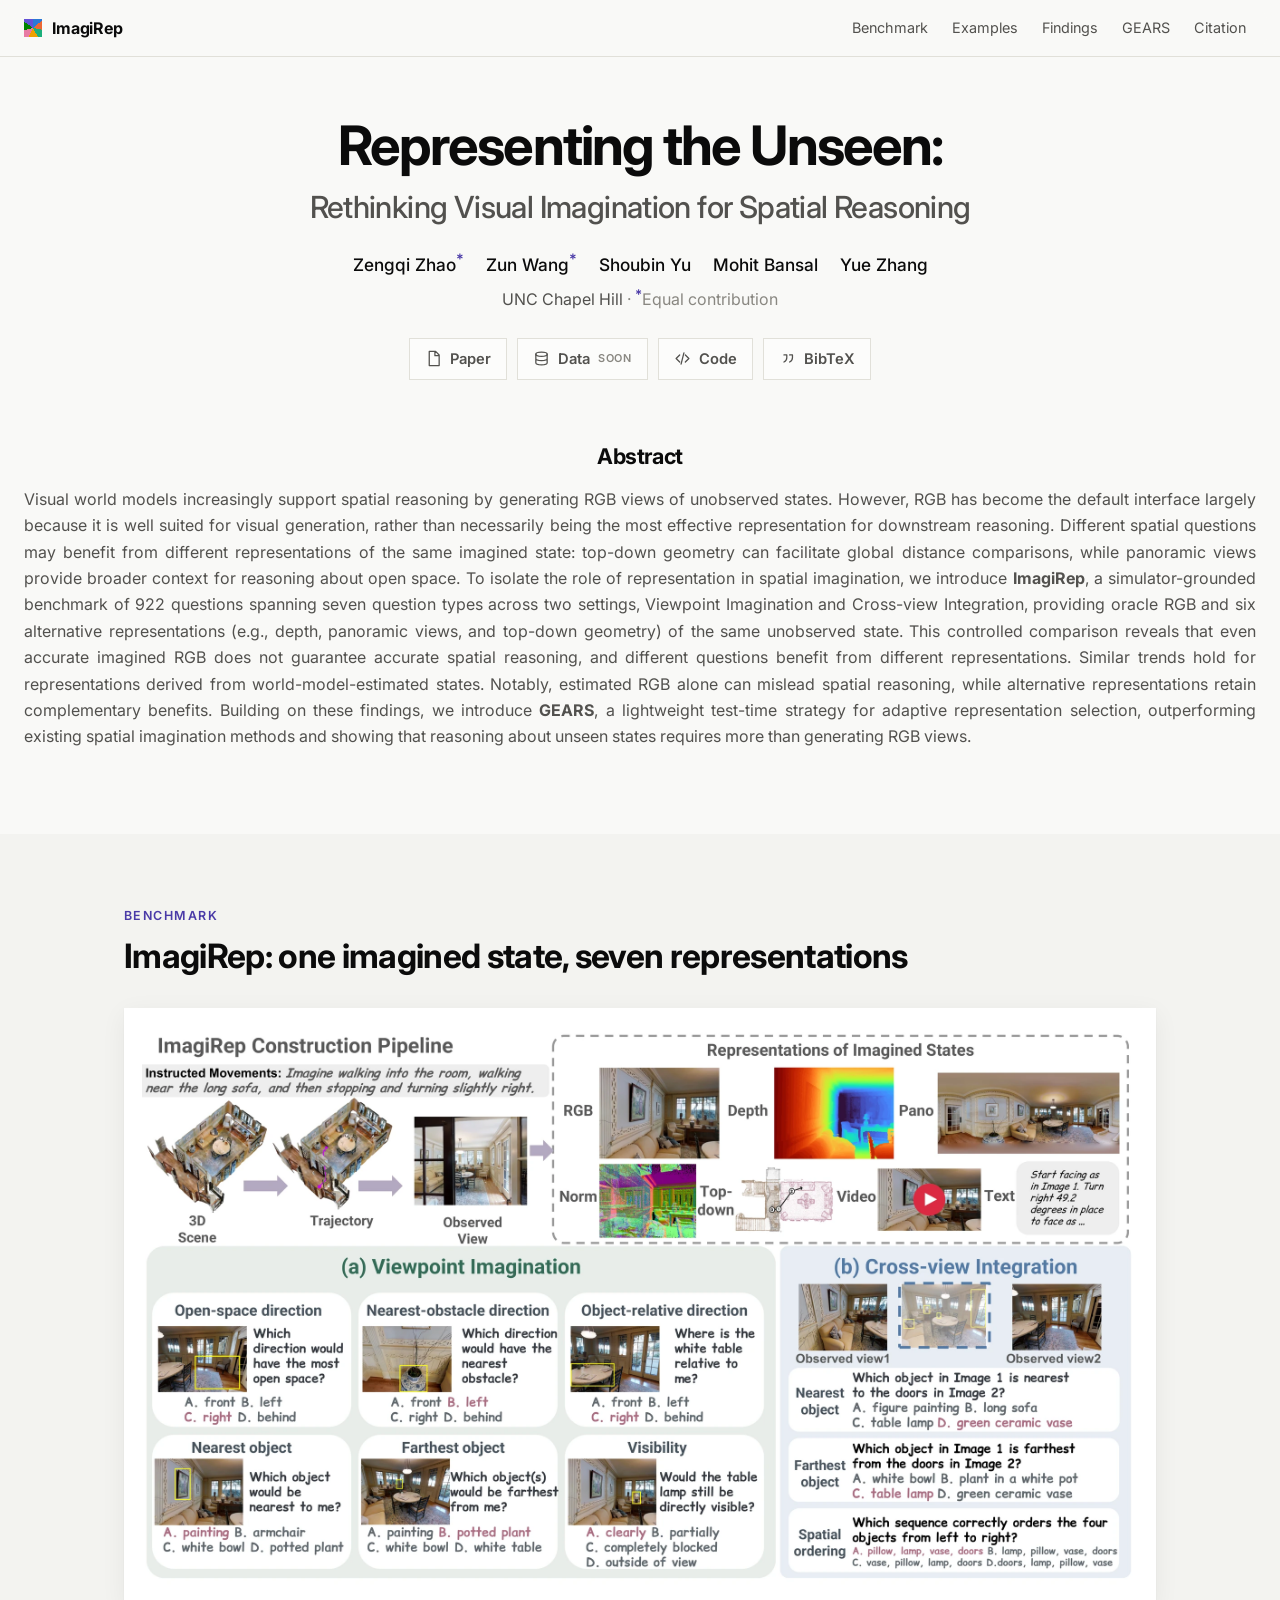
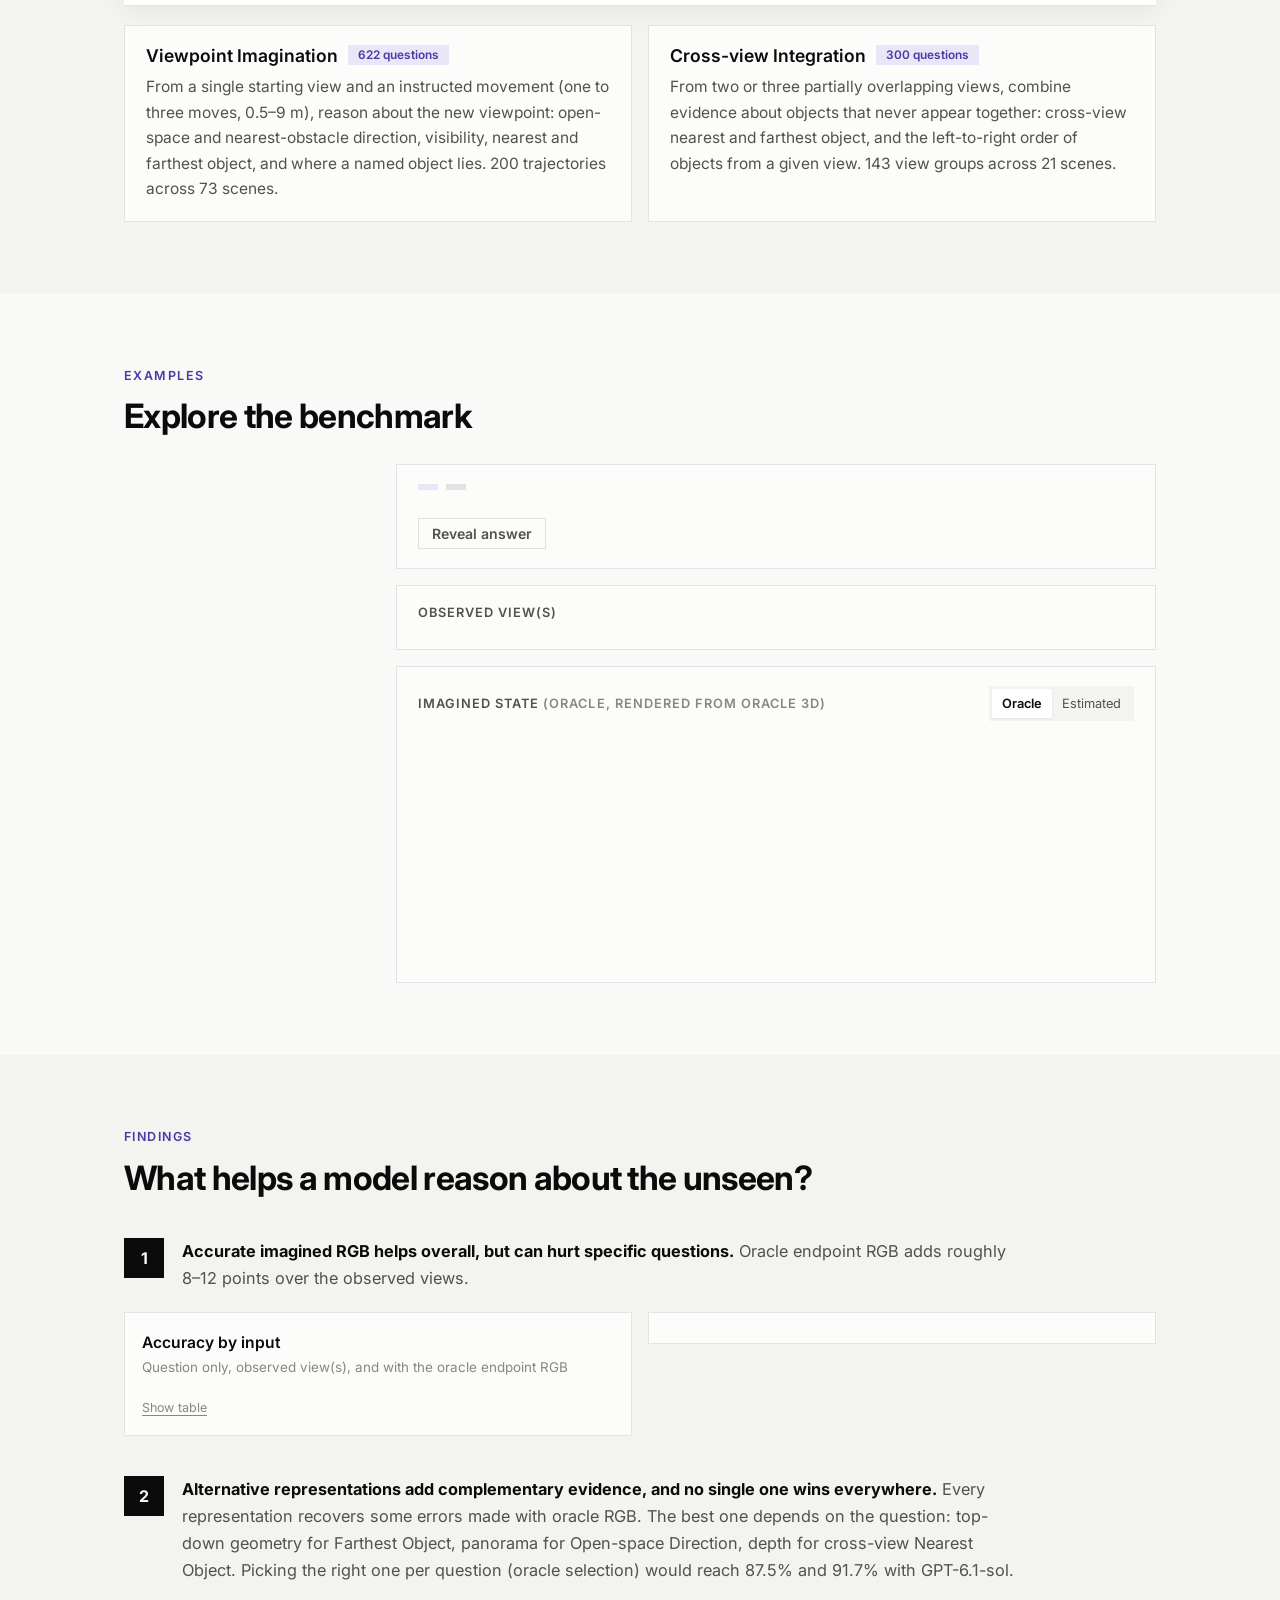
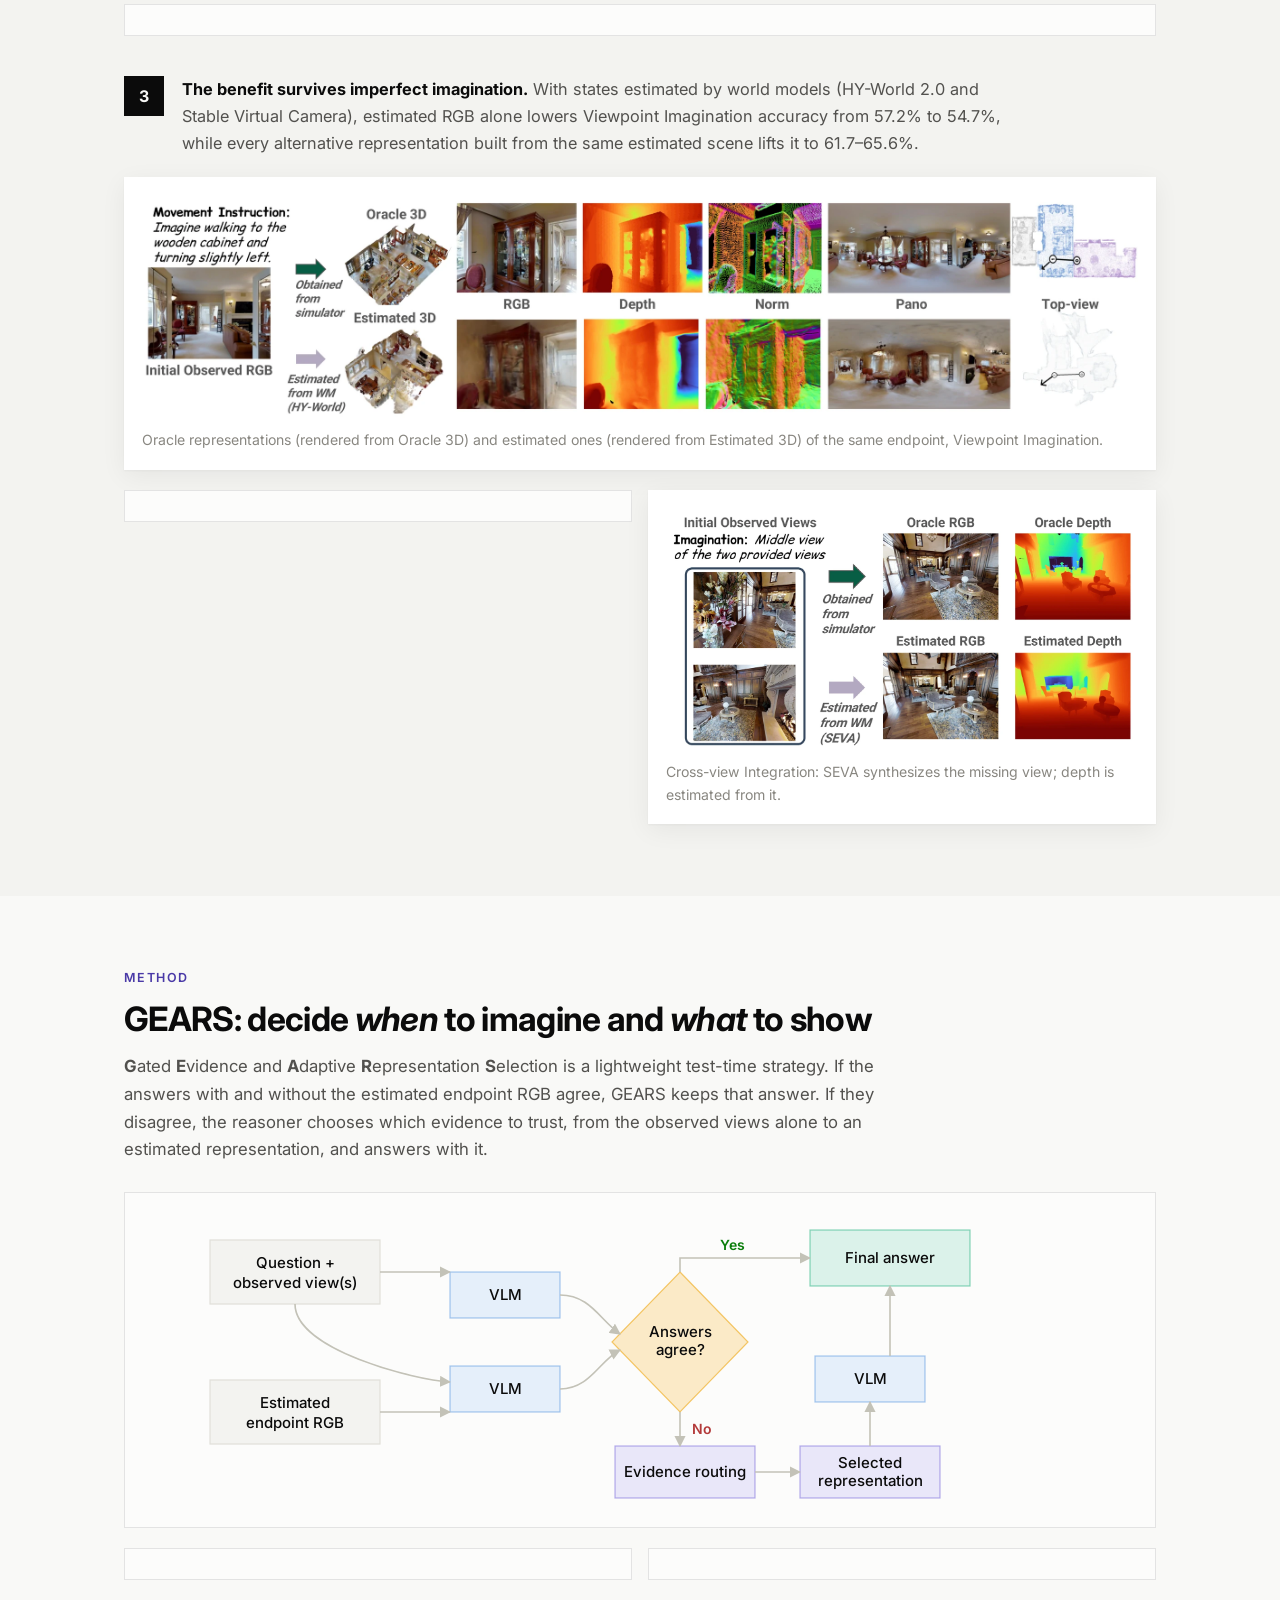
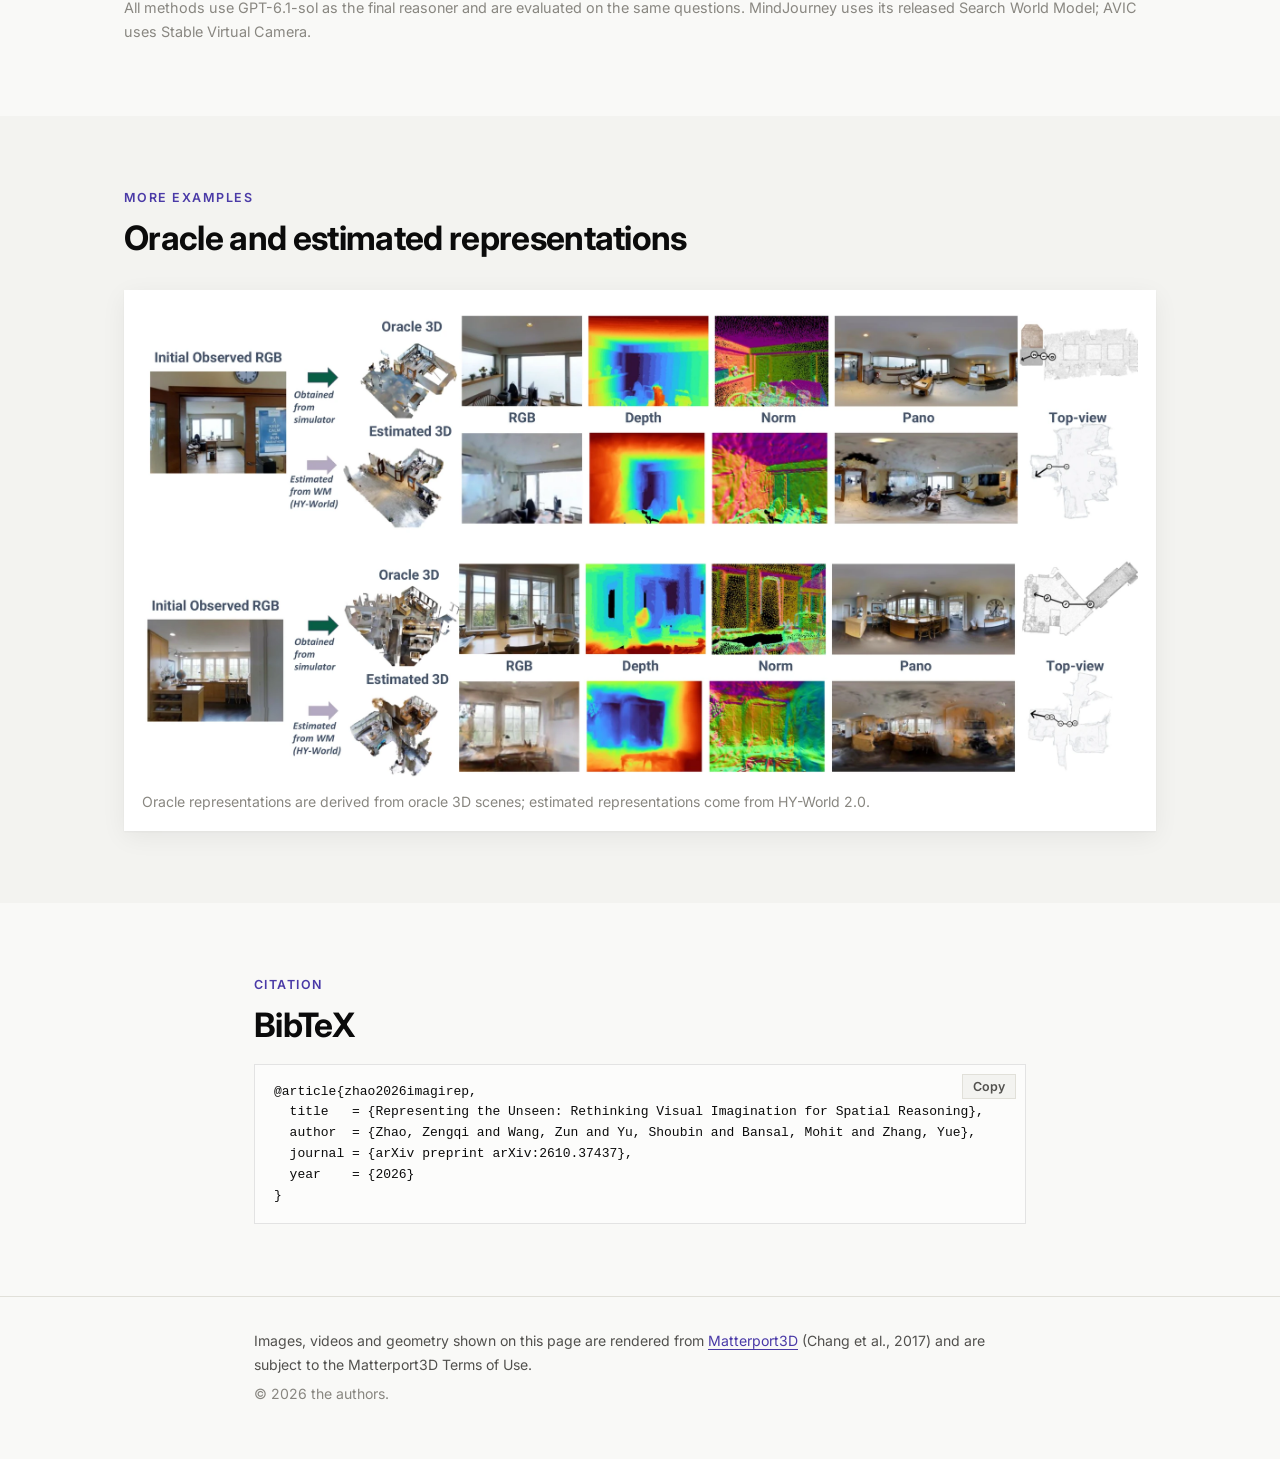
==== commit 5067c5b7: "Link the Paper button to arXiv 2610.37437" ====
--- a/index.src.html
+++ b/index.src.html
@@ -41,7 +41,7 @@
     </p>
     <p class="affil">UNC Chapel Hill <span class="muted">&middot; <sup>*</sup>Equal contribution</span></p>
     <div class="links">
-      <a class="btn" href="#" aria-disabled="true" data-soon><svg viewBox="0 0 24 24" aria-hidden="true"><path d="M6 2h9l5 5v15H6z M14 2v6h6"/></svg>Paper<span class="soon">soon</span></a>
+      <a class="btn" href="https://arxiv.org/abs/2610.37437"><svg viewBox="0 0 24 24" aria-hidden="true"><path d="M6 2h9l5 5v15H6z M14 2v6h6"/></svg>Paper</a>
       <a class="btn" href="#" aria-disabled="true" data-soon><svg viewBox="0 0 24 24" aria-hidden="true"><ellipse cx="12" cy="6" rx="8" ry="3"/><path d="M4 6v12c0 1.7 3.6 3 8 3s8-1.3 8-3V6 M4 12c0 1.7 3.6 3 8 3s8-1.3 8-3"/></svg>Data<span class="soon">soon</span></a>
       <a class="btn" href="https://github.com/Imagirep/ImagiRep"><svg viewBox="0 0 24 24" aria-hidden="true"><path d="m8 7-5 5 5 5 M16 7l5 5-5 5 M14 4l-4 16"/></svg>Code</a>
       <a class="btn" href="#citation"><svg viewBox="0 0 24 24" aria-hidden="true"><path d="M7 7h4v4c0 3-2 5-4 6 M15 7h4v4c0 3-2 5-4 6"/></svg>BibTeX</a>
@@ -234,7 +234,7 @@
     <div class="bib"><button class="copy" type="button" aria-label="Copy BibTeX">Copy</button><pre><code id="bibtex">@article{zhao2026imagirep,
   title   = {Representing the Unseen: Rethinking Visual Imagination for Spatial Reasoning},
   author  = {Zhao, Zengqi and Wang, Zun and Yu, Shoubin and Bansal, Mohit and Zhang, Yue},
-  journal = {arXiv preprint},
+  journal = {arXiv preprint arXiv:2610.37437},
   year    = {2026}
 }</code></pre></div>
   </div>
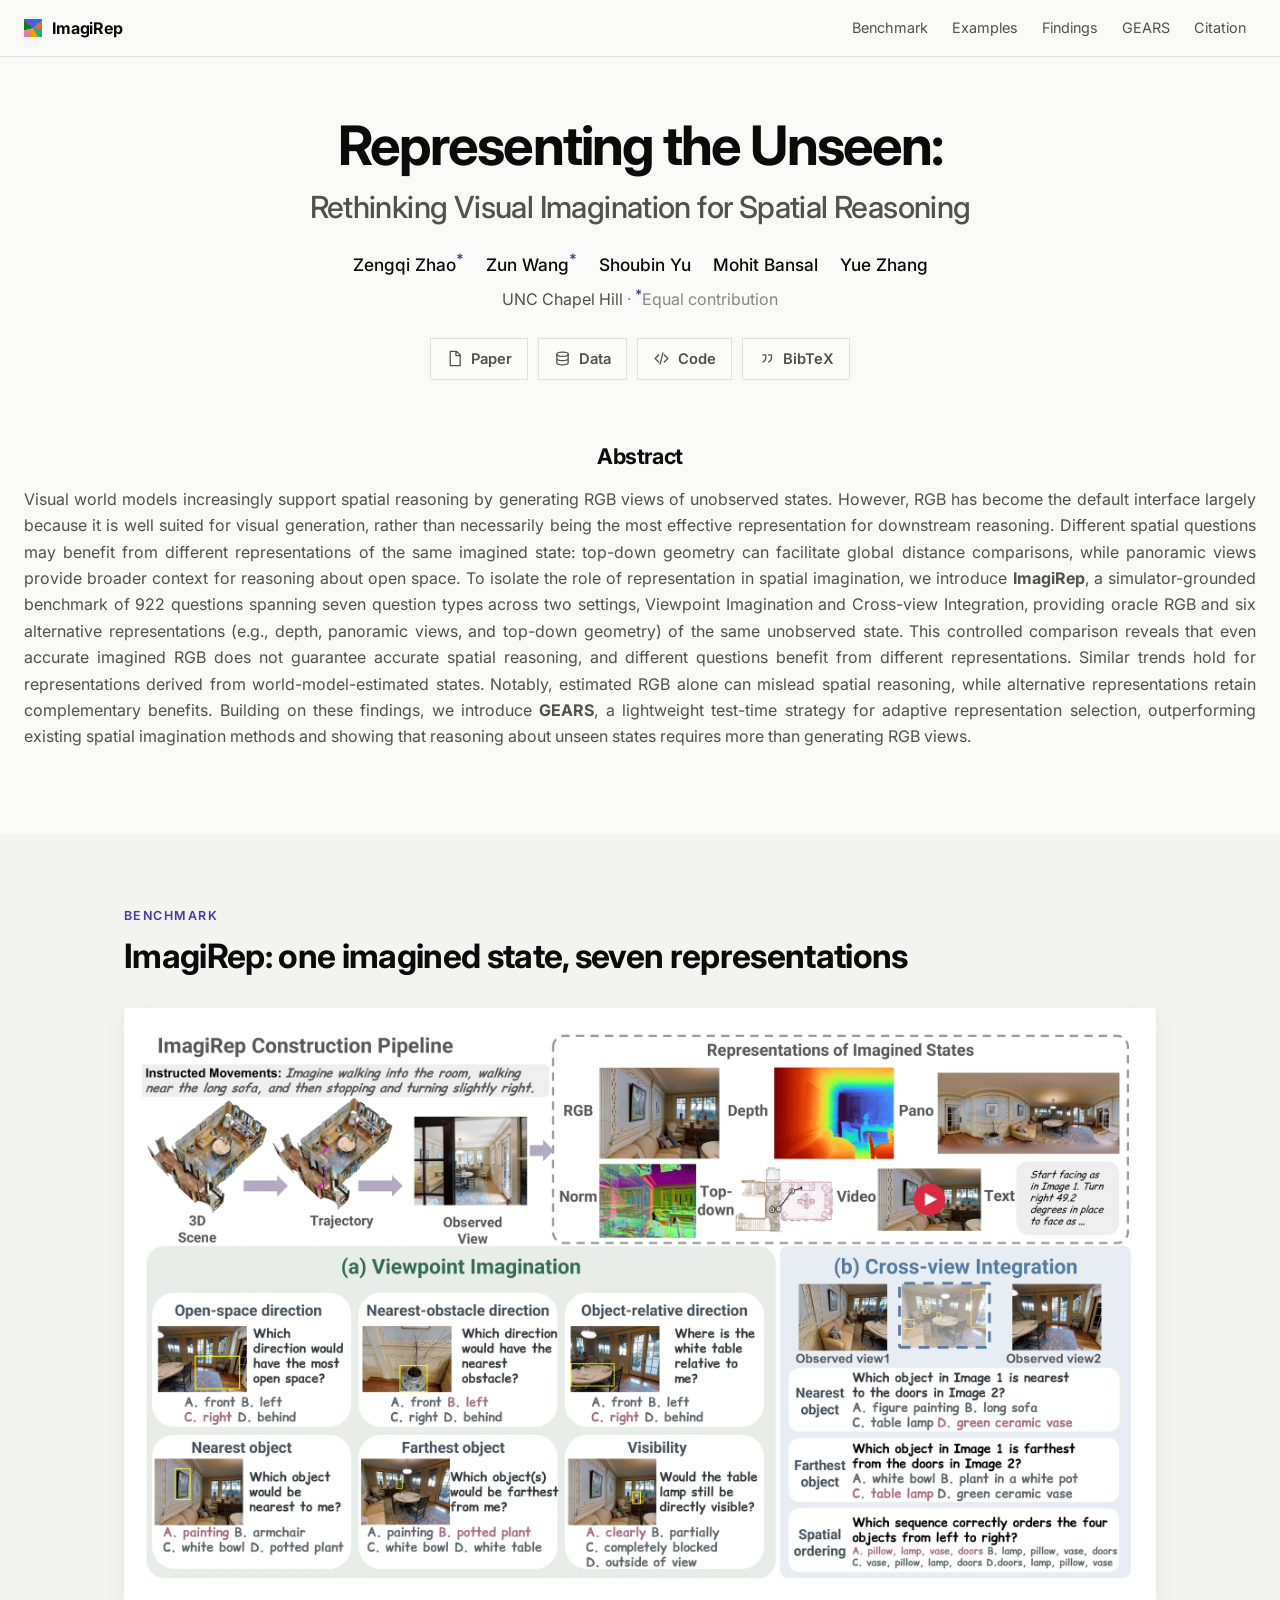
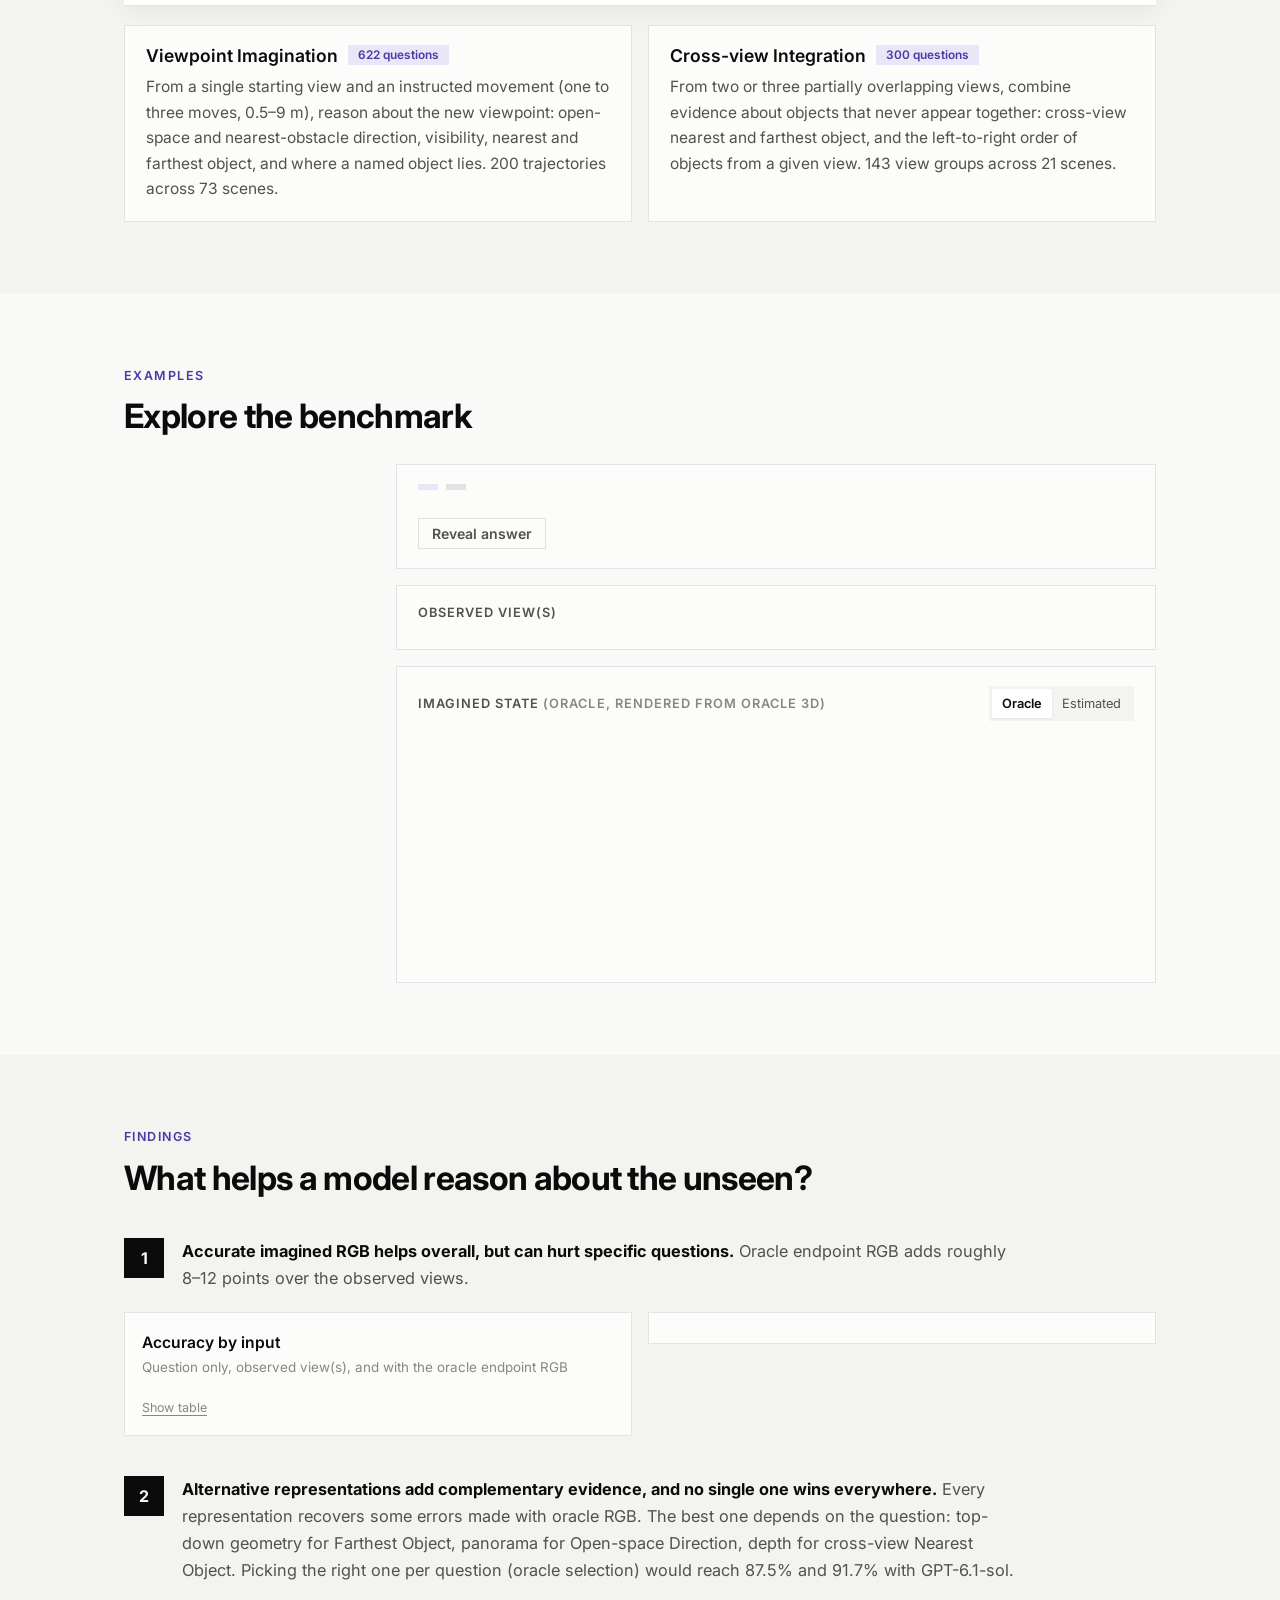
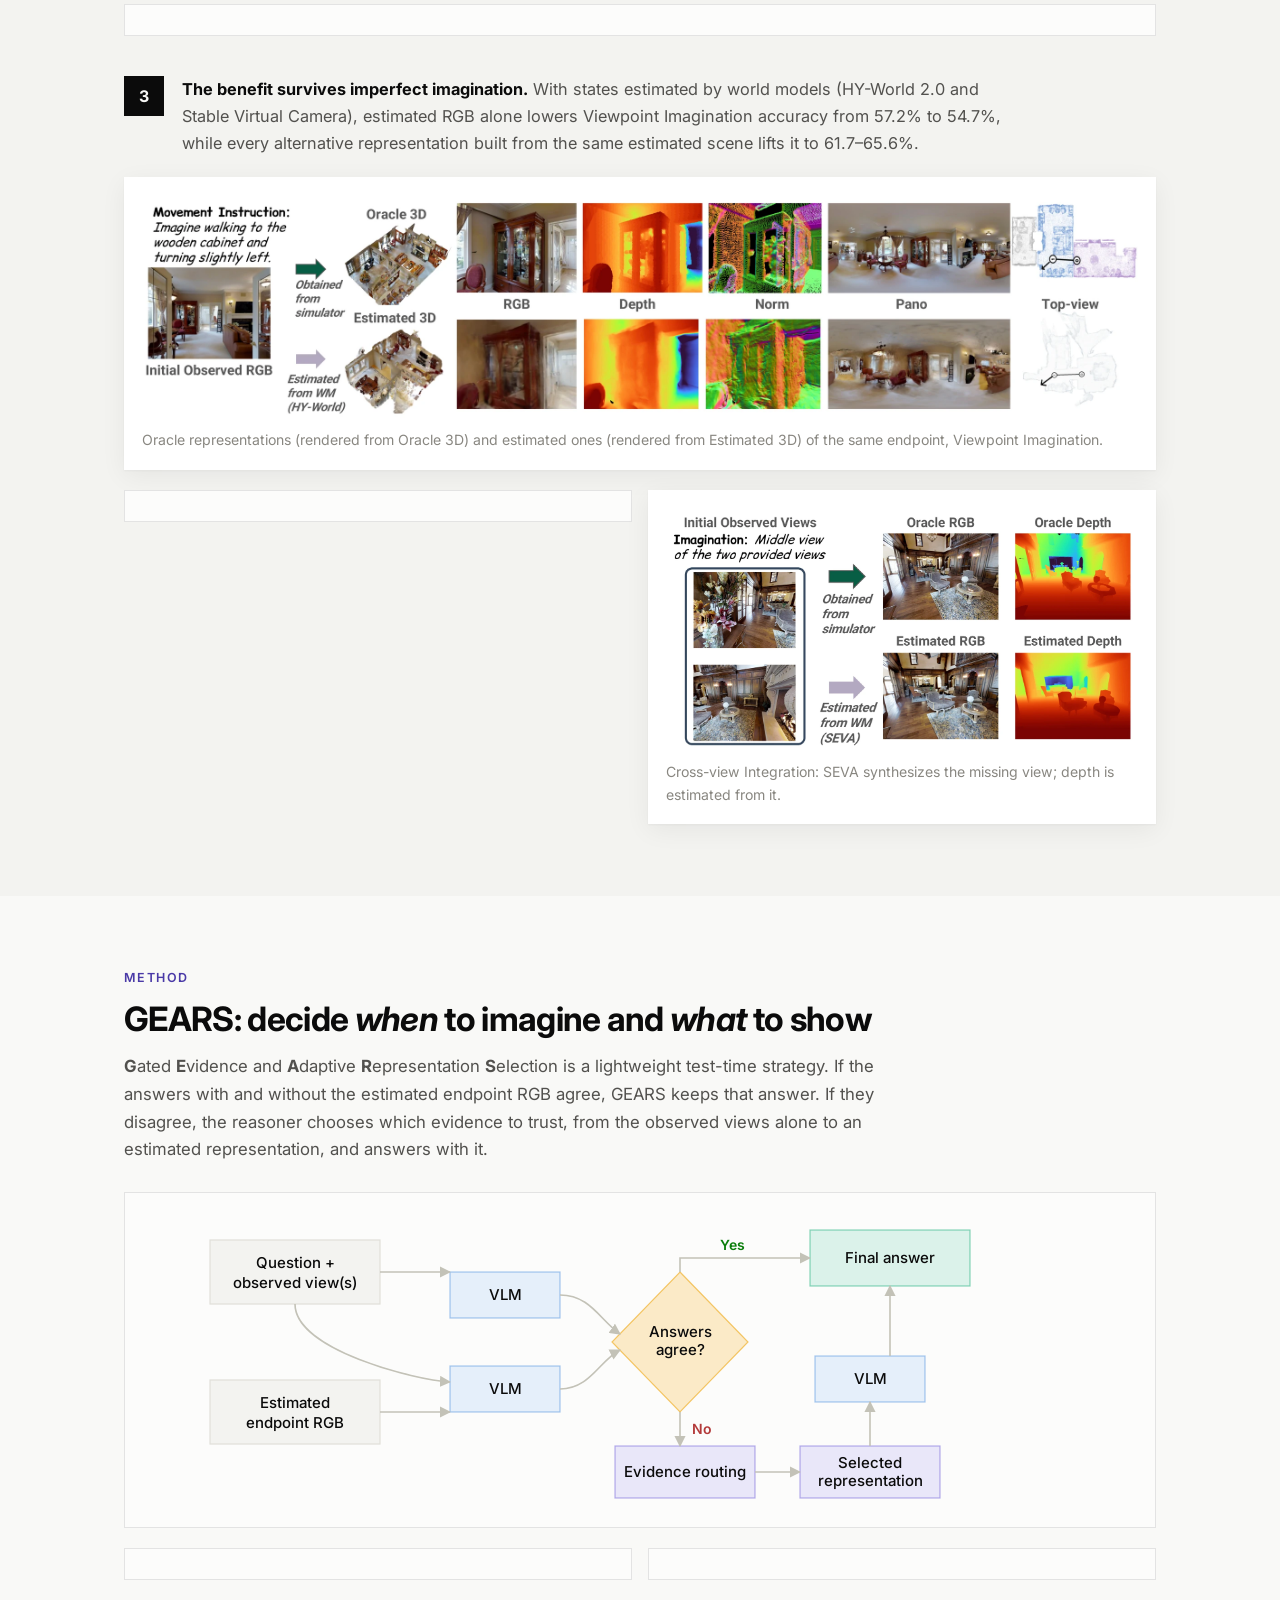
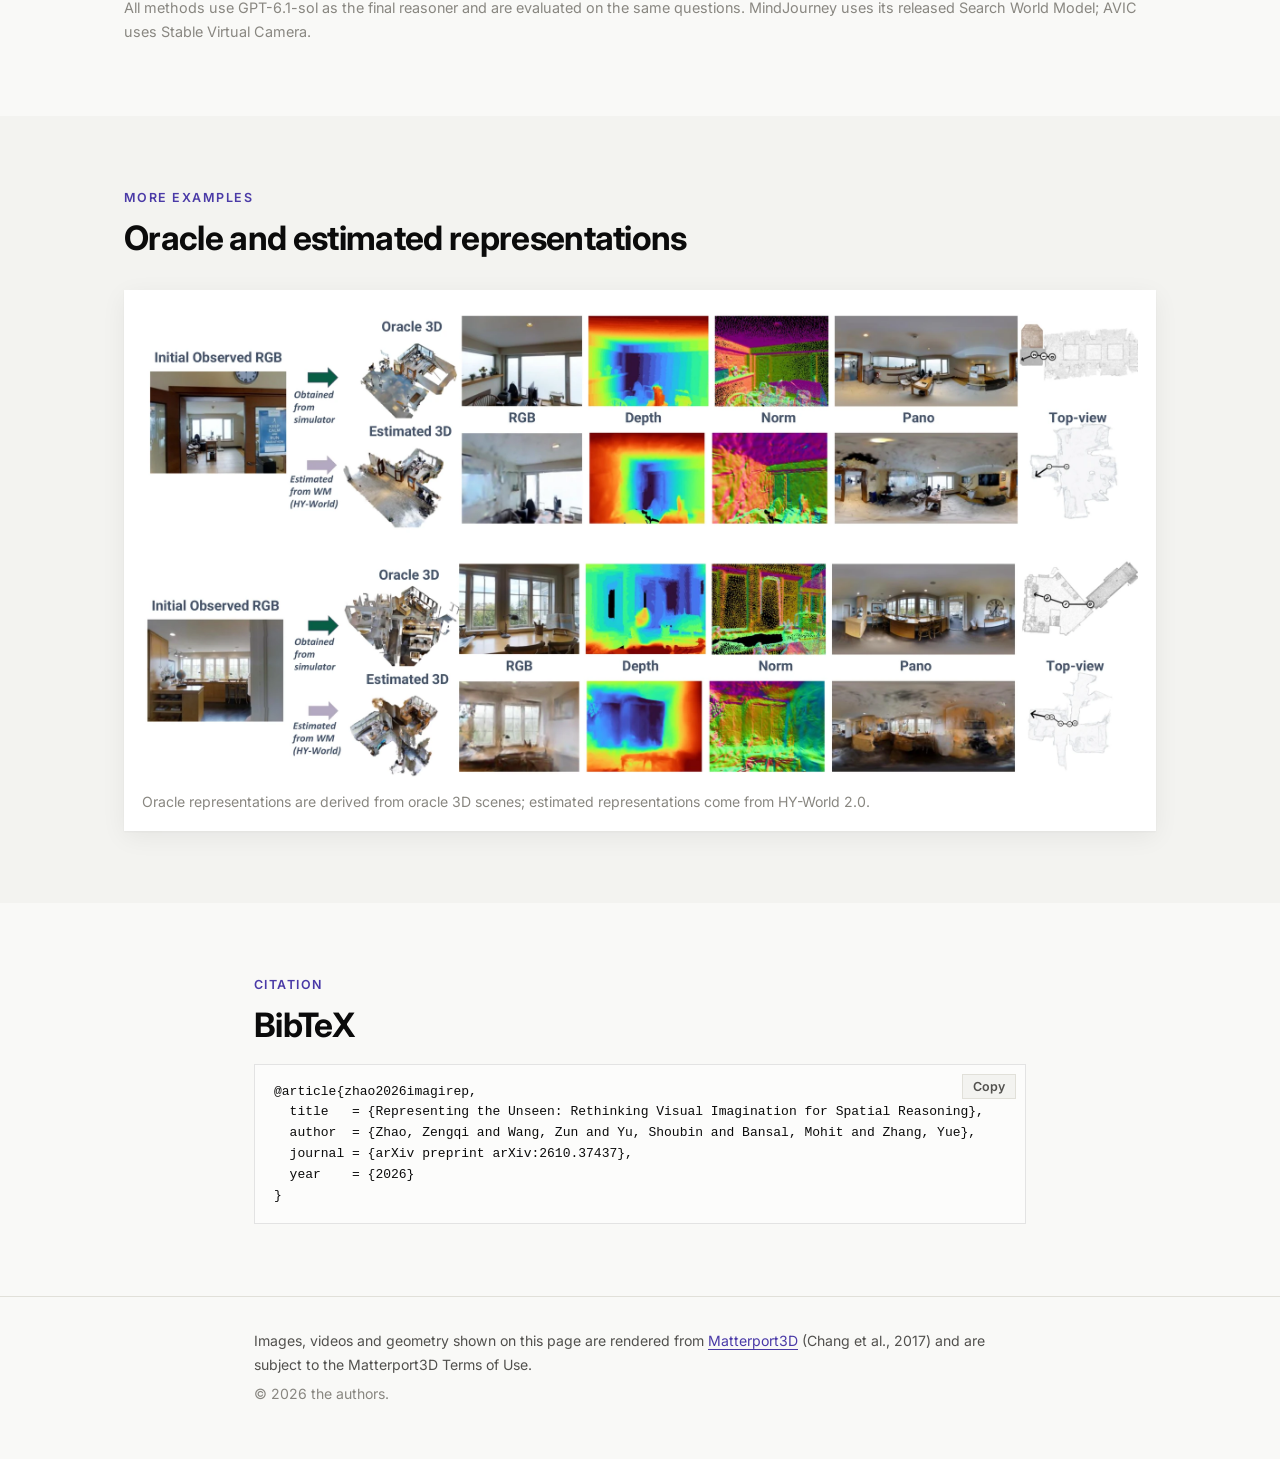
==== commit df3e08e2: "Link the Data button to the Hugging Face dataset" ====
--- a/index.src.html
+++ b/index.src.html
@@ -42,7 +42,7 @@
     <p class="affil">UNC Chapel Hill <span class="muted">&middot; <sup>*</sup>Equal contribution</span></p>
     <div class="links">
       <a class="btn" href="https://arxiv.org/abs/2610.37437"><svg viewBox="0 0 24 24" aria-hidden="true"><path d="M6 2h9l5 5v15H6z M14 2v6h6"/></svg>Paper</a>
-      <a class="btn" href="#" aria-disabled="true" data-soon><svg viewBox="0 0 24 24" aria-hidden="true"><ellipse cx="12" cy="6" rx="8" ry="3"/><path d="M4 6v12c0 1.7 3.6 3 8 3s8-1.3 8-3V6 M4 12c0 1.7 3.6 3 8 3s8-1.3 8-3"/></svg>Data<span class="soon">soon</span></a>
+      <a class="btn" href="https://huggingface.co/datasets/Imagirep/ImagiRep"><svg viewBox="0 0 24 24" aria-hidden="true"><ellipse cx="12" cy="6" rx="8" ry="3"/><path d="M4 6v12c0 1.7 3.6 3 8 3s8-1.3 8-3V6 M4 12c0 1.7 3.6 3 8 3s8-1.3 8-3"/></svg>Data</a>
       <a class="btn" href="https://github.com/Imagirep/ImagiRep"><svg viewBox="0 0 24 24" aria-hidden="true"><path d="m8 7-5 5 5 5 M16 7l5 5-5 5 M14 4l-4 16"/></svg>Code</a>
       <a class="btn" href="#citation"><svg viewBox="0 0 24 24" aria-hidden="true"><path d="M7 7h4v4c0 3-2 5-4 6 M15 7h4v4c0 3-2 5-4 6"/></svg>BibTeX</a>
     </div>
